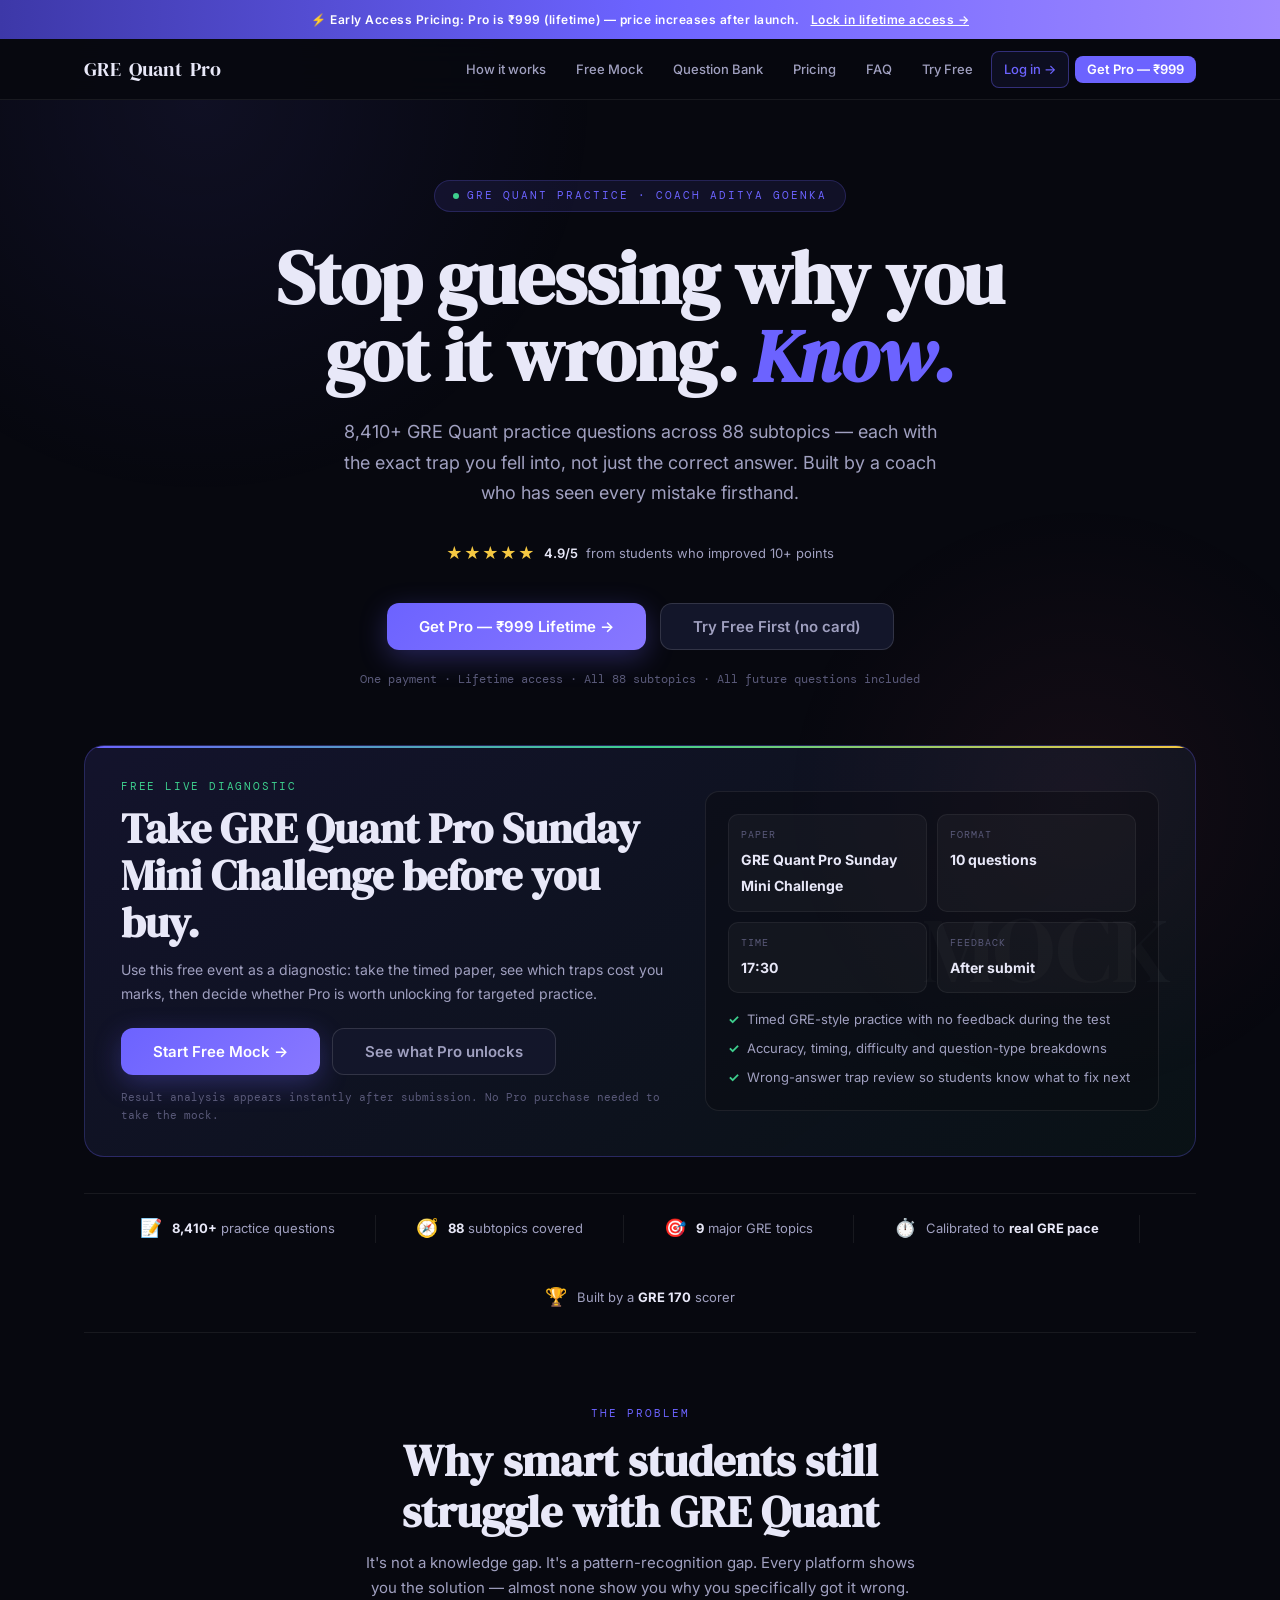
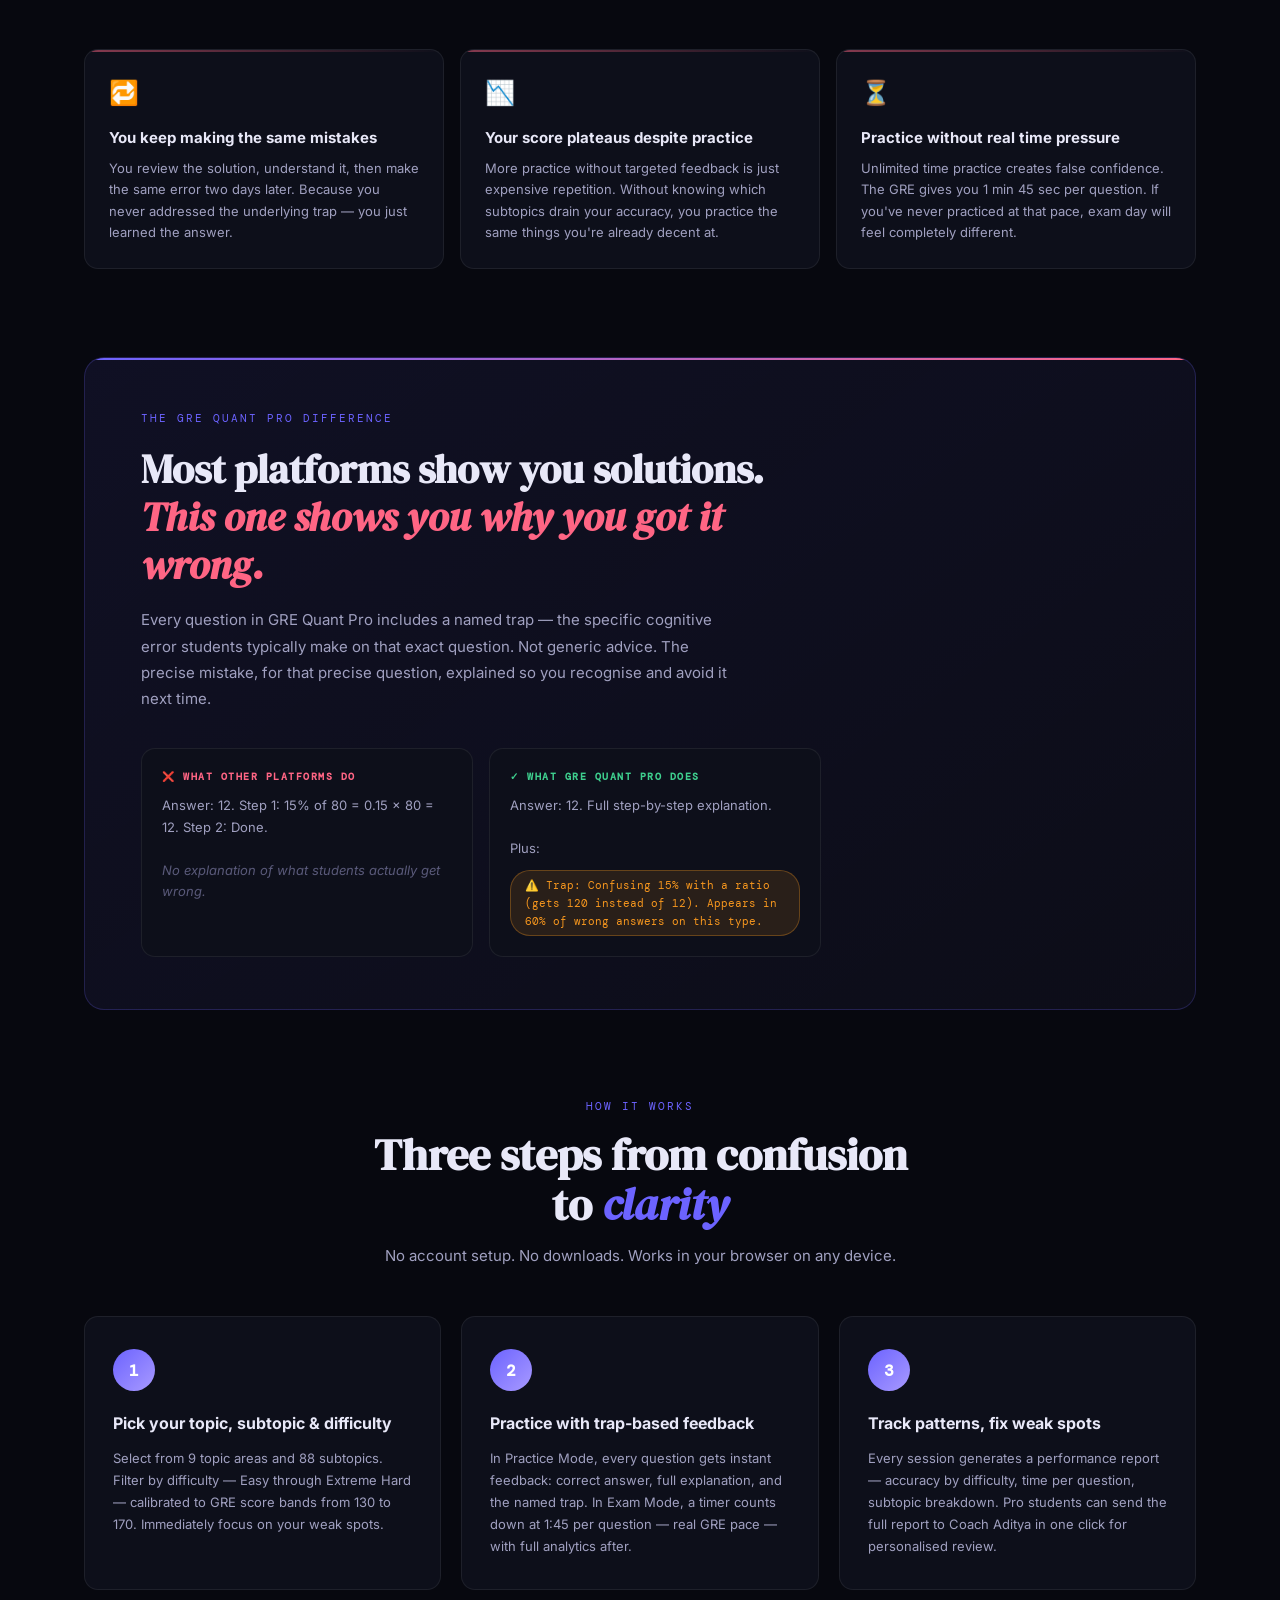
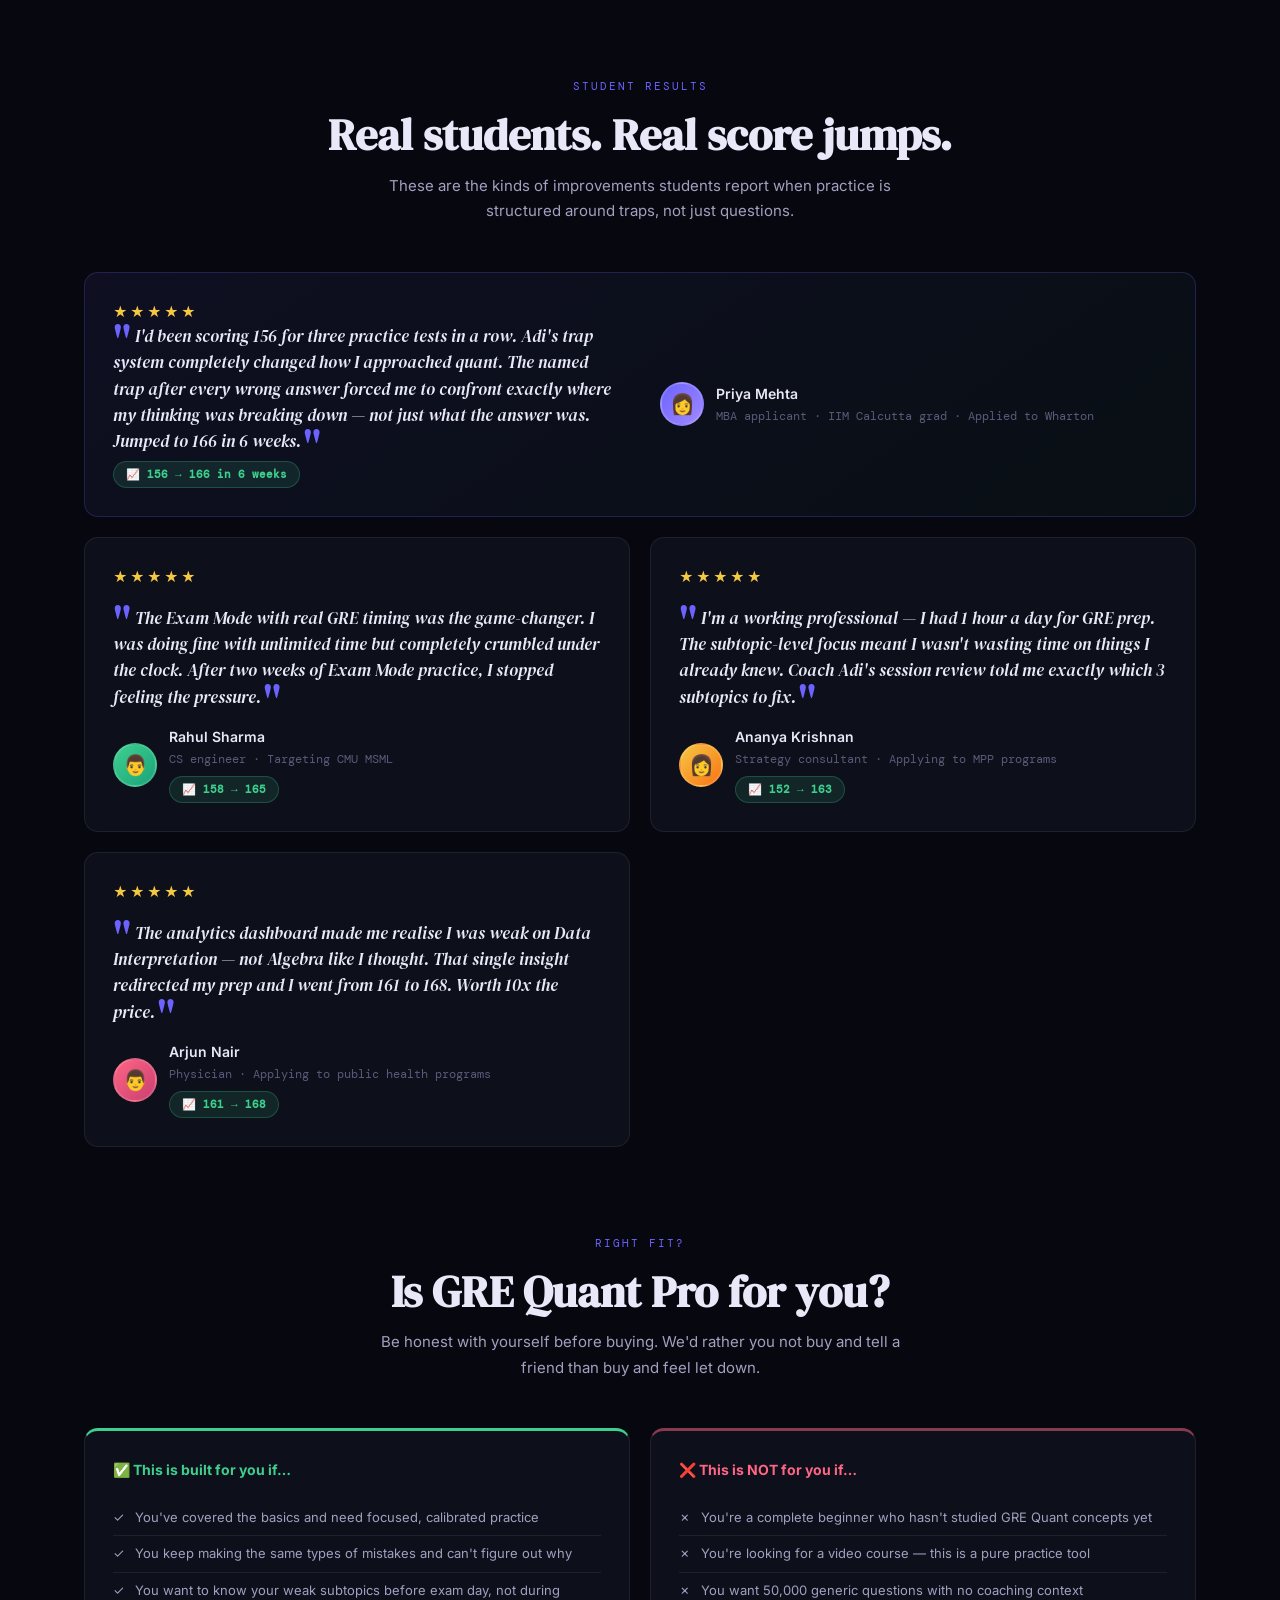
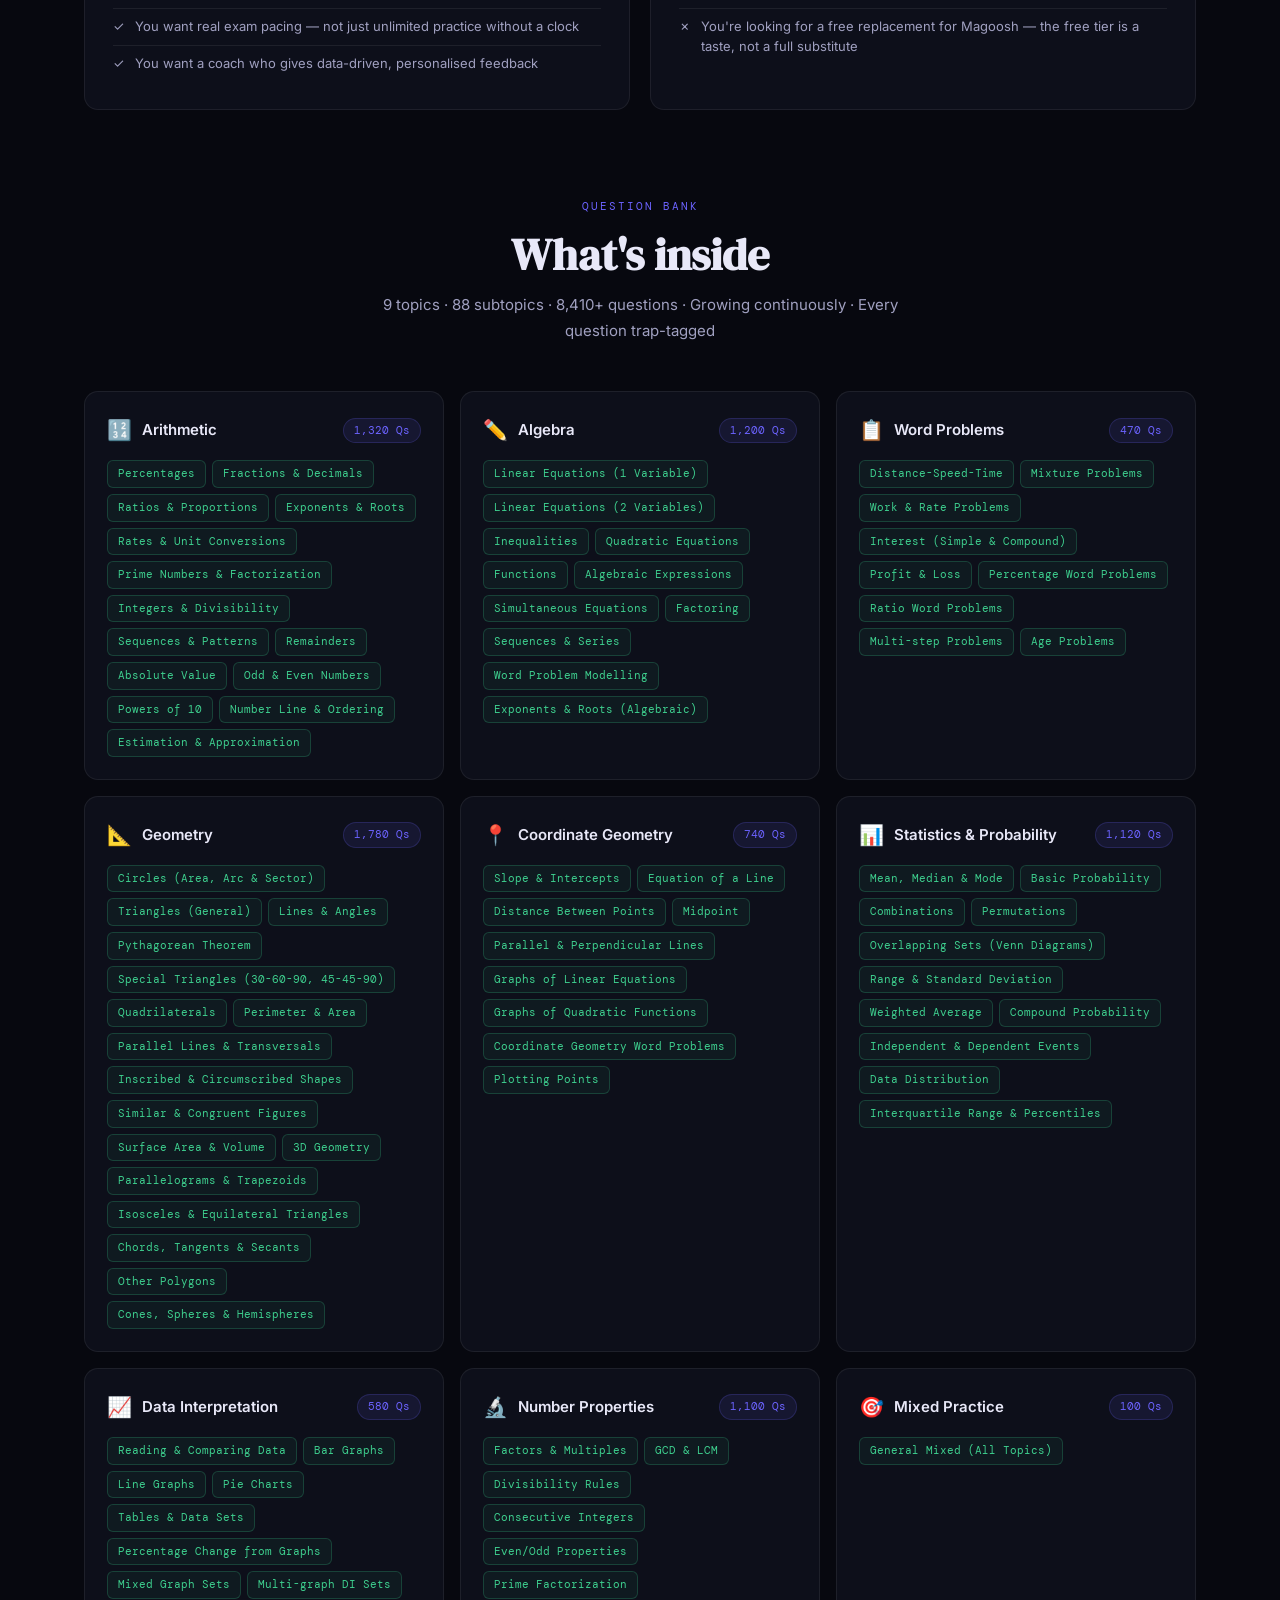
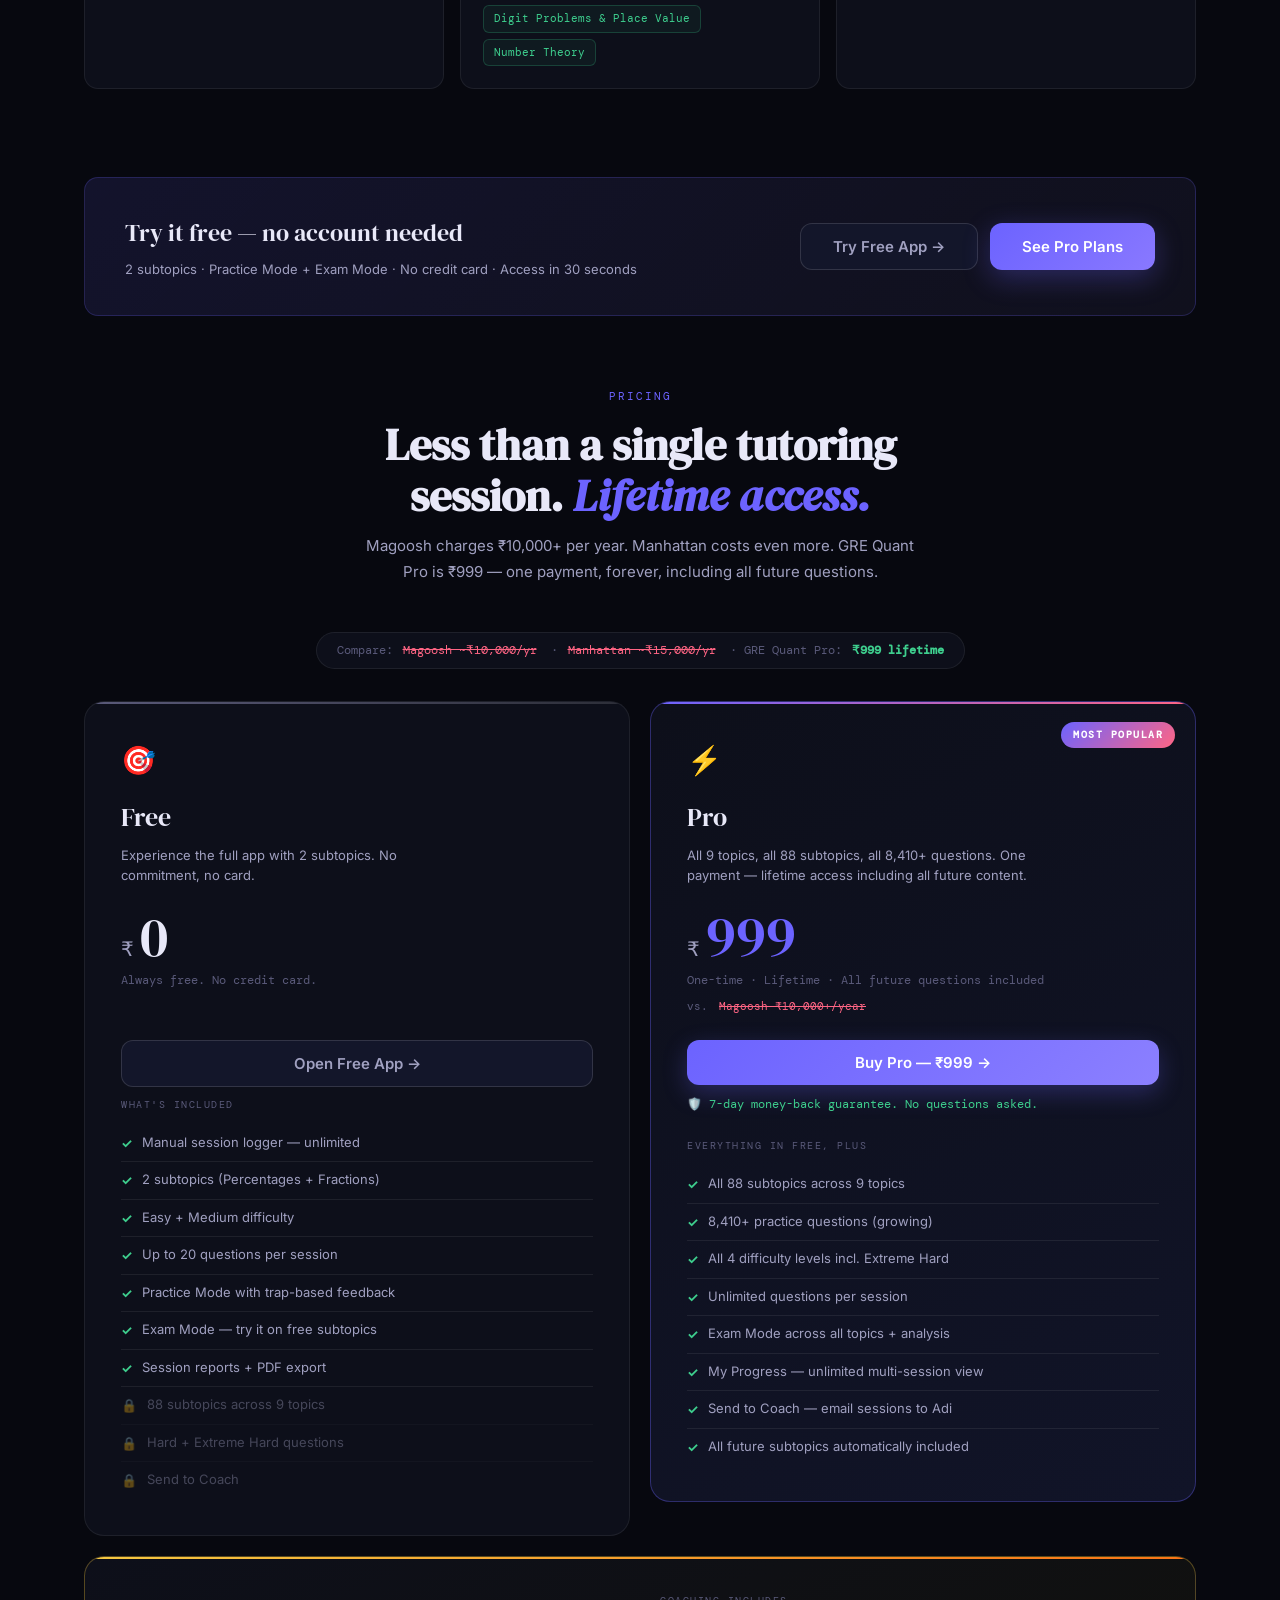
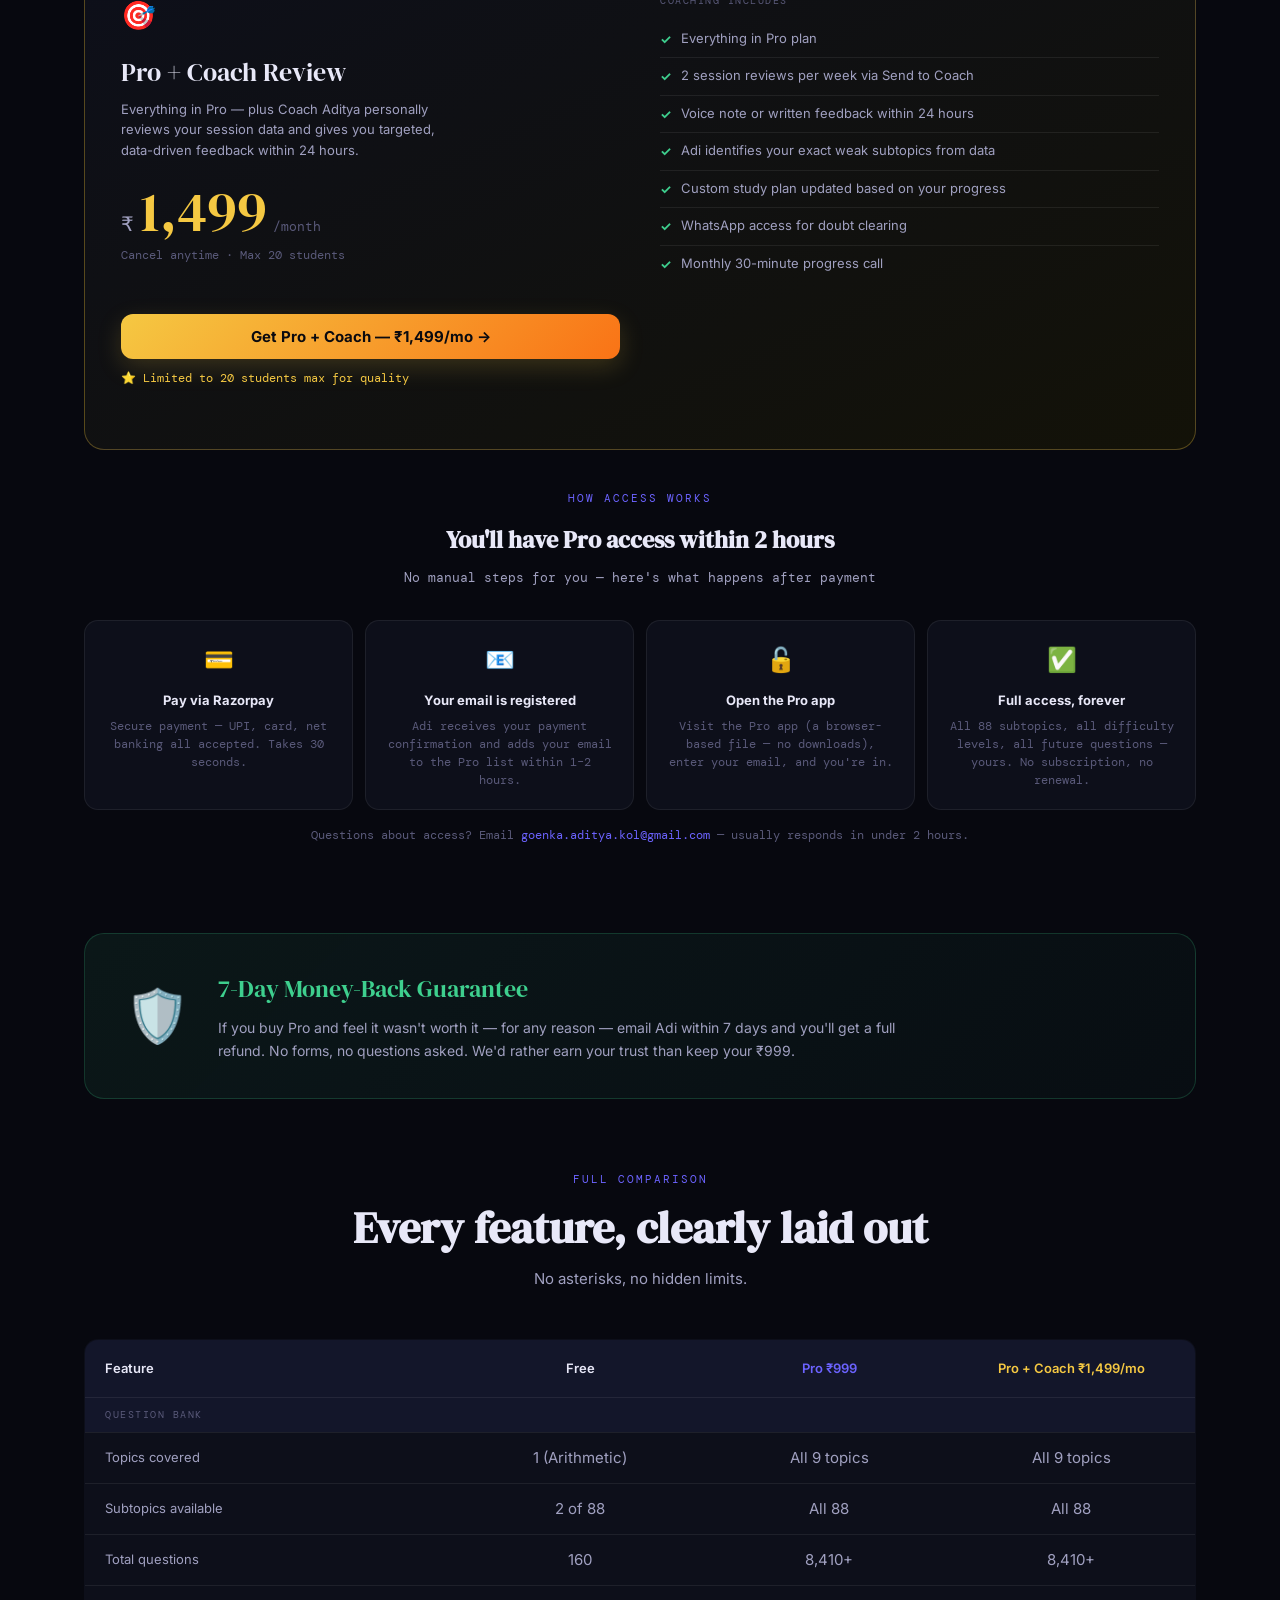
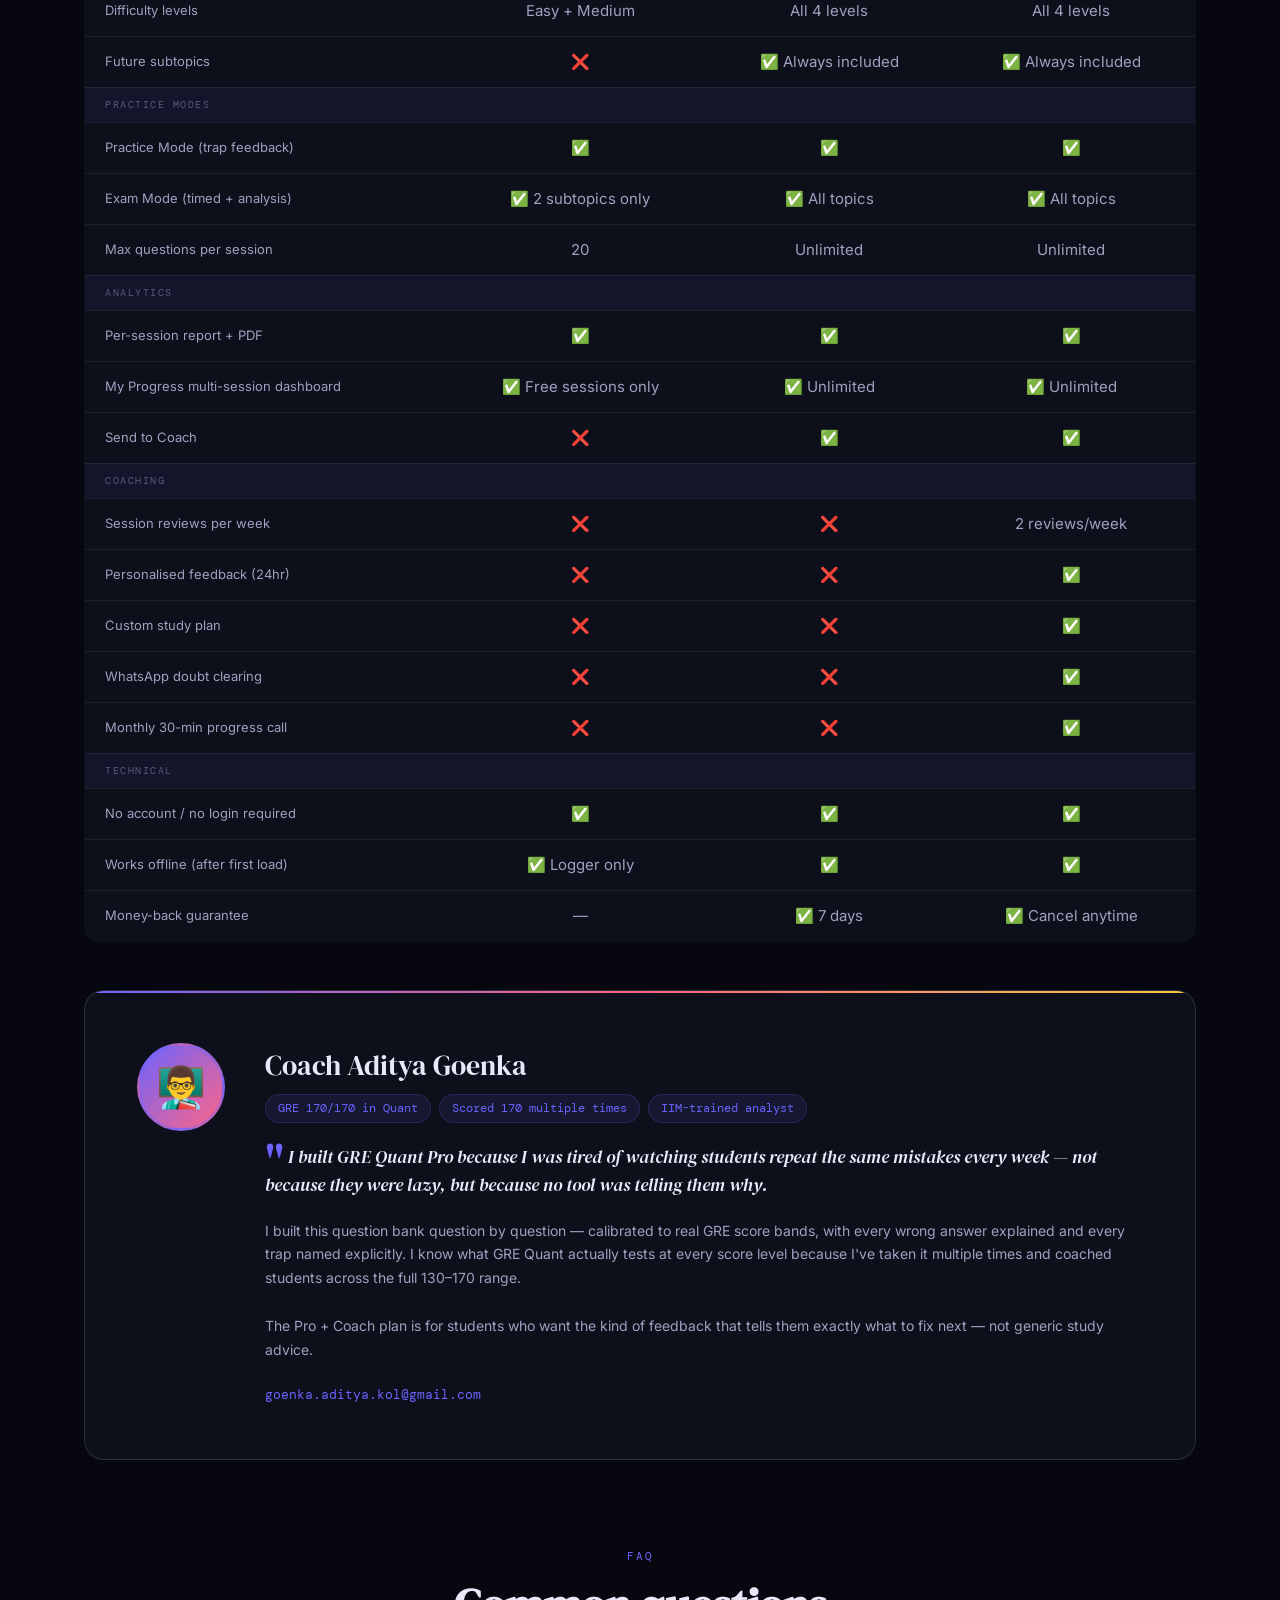
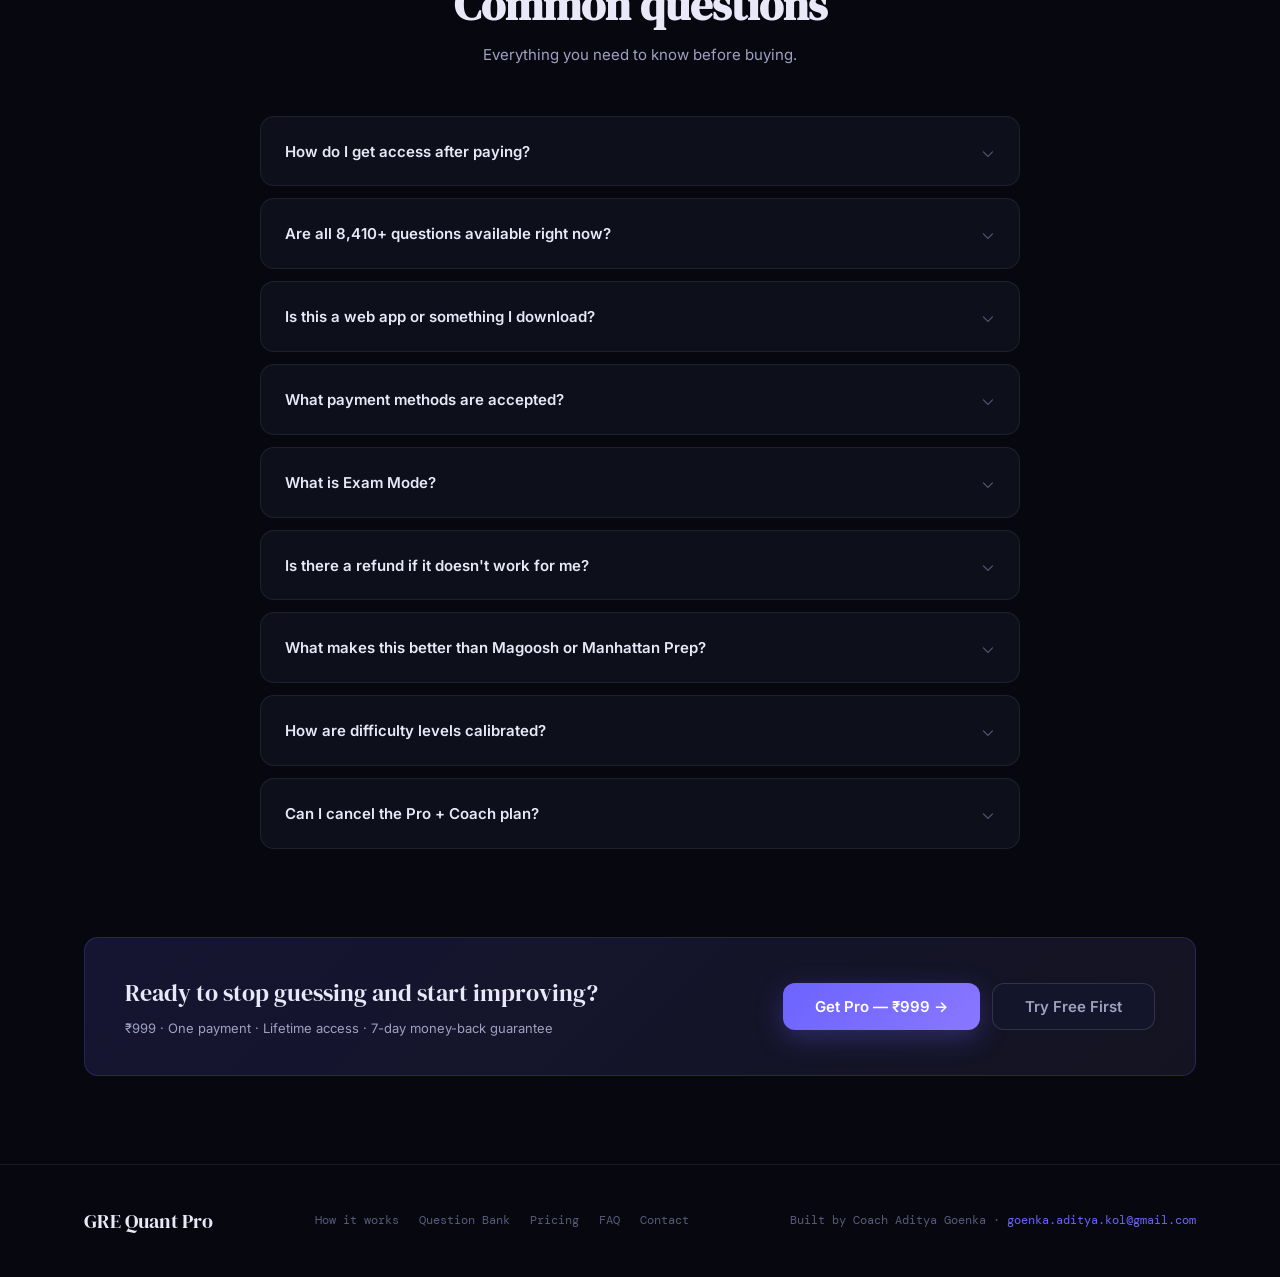
==== index.html @ 6a3d2f12 "Add files via upload" ====
<!DOCTYPE html>
<html lang="en">
<head>
<meta charset="UTF-8">
<meta name="viewport" content="width=device-width, initial-scale=1.0">
<title>GRE Quant Pro · Score 165+ With Trap-Based Practice</title>
<meta name="description" content="8,410+ GRE Quant practice questions across 88 subtopics. Every wrong answer shows you the exact trap you fell into. Built by Coach Aditya Goenka — GRE 170 scorer.">
<link href="https://fonts.googleapis.com/css2?family=DM+Serif+Display:ital@0;1&family=DM+Mono:wght@400;500&family=Inter:wght@300;400;500;600;700;800&display=swap" rel="stylesheet">
<style>
*,*::before,*::after{box-sizing:border-box;margin:0;padding:0}
:root{
  --bg:#07080f;--s1:#0d0f1a;--s2:#13162a;--s3:#1a1e35;
  --border:rgba(255,255,255,0.07);--border2:rgba(255,255,255,0.13);
  --accent:#6c63ff;--accent2:#ff6584;--gold:#f5c842;
  --success:#3ecf8e;--warning:#f7971e;
  --text:#e8e8f8;--text2:#a0a0c0;--text3:#5a5a7a;
  --ff:"Inter",sans-serif;--fd:"DM Serif Display",serif;--fm:"DM Mono",monospace;
  --radius:14px;--radius-sm:8px;--radius-lg:20px;
}
html{scroll-behavior:smooth}
body{background:var(--bg);color:var(--text);font-family:var(--ff);overflow-x:hidden;line-height:1.6}

/* ─── AMBIENT GLOWS ────────────────────────────────────────── */
.glow-1{position:fixed;width:800px;height:800px;border-radius:50%;background:radial-gradient(circle,rgba(108,99,255,0.09) 0%,transparent 70%);top:-300px;left:-200px;pointer-events:none;z-index:0}
.glow-2{position:fixed;width:600px;height:600px;border-radius:50%;background:radial-gradient(circle,rgba(255,101,132,0.06) 0%,transparent 70%);bottom:-200px;right:-100px;pointer-events:none;z-index:0}

/* ─── LAYOUT ──────────────────────────────────────────────── */
.wrap{position:relative;z-index:1;max-width:1160px;margin:0 auto;padding:0 24px}

/* ─── TOP BAR ─────────────────────────────────────────────── */
.top-bar{background:linear-gradient(90deg,#3d38a8,#6c63ff,#a089ff);text-align:center;padding:10px 24px;font-size:12px;font-weight:600;color:white;letter-spacing:0.5px;position:relative;z-index:101}
.top-bar a{color:white;text-decoration:underline;margin-left:8px}

/* ─── NAV ─────────────────────────────────────────────────── */
nav{position:sticky;top:0;background:rgba(7,8,15,0.90);backdrop-filter:blur(20px);border-bottom:1px solid var(--border);z-index:100;padding:0}
.nav-inner{max-width:1160px;margin:0 auto;padding:0 24px;display:flex;align-items:center;justify-content:space-between;height:60px}
.nav-logo{font-family:var(--fd);font-size:20px;color:var(--text);text-decoration:none;display:flex;align-items:center;gap:8px}
.nav-logo .logo-badge{background:var(--accent);color:white;font-size:9px;font-family:var(--fm);font-weight:700;padding:2px 7px;border-radius:4px;letter-spacing:1px;text-transform:uppercase;margin-left:2px;vertical-align:super}
.nav-links{display:flex;align-items:center;gap:6px}
.nav-links a{font-size:13px;color:var(--text2);text-decoration:none;transition:color 0.2s;padding:7px 12px;border-radius:8px;font-weight:500}
.nav-links a:hover{color:var(--text);background:var(--s2)}
.nav-cta-ghost{border:1px solid rgba(108,99,255,0.4)!important;color:var(--accent)!important;background:rgba(108,99,255,0.08)!important}
.nav-cta-ghost:hover{background:rgba(108,99,255,0.16)!important}
.nav-cta-solid{background:var(--accent)!important;color:white!important;font-weight:600!important}
.nav-cta-solid:hover{background:#7c74ff!important;transform:translateY(-1px)}
.hamburger{display:none;flex-direction:column;gap:5px;cursor:pointer;padding:8px;border:none;background:none}
.hamburger span{display:block;width:22px;height:2px;background:var(--text);border-radius:2px;transition:all 0.25s}
.mobile-menu{display:none;position:fixed;top:60px;left:0;right:0;background:rgba(7,8,15,0.98);backdrop-filter:blur(24px);border-bottom:1px solid var(--border);z-index:99;padding:16px 24px;flex-direction:column;gap:4px}
.mobile-menu a{display:block;font-size:15px;color:var(--text2);text-decoration:none;padding:11px 12px;border-radius:8px;font-weight:500;border-bottom:1px solid var(--border)}
.mobile-menu a:last-child{border-bottom:none}
.mobile-menu.open{display:flex}

/* ─── HERO ────────────────────────────────────────────────── */
.hero{padding:80px 0 56px;text-align:center}
.hero-eyebrow{display:inline-flex;align-items:center;gap:8px;font-family:var(--fm);font-size:11px;color:var(--accent);background:rgba(108,99,255,0.1);border:1px solid rgba(108,99,255,0.22);padding:6px 18px;border-radius:20px;letter-spacing:2px;text-transform:uppercase;margin-bottom:28px}
.hero-eyebrow::before{content:"";width:6px;height:6px;border-radius:50%;background:var(--success);display:block;animation:pulse 2s ease-in-out infinite}
@keyframes pulse{0%,100%{opacity:1;transform:scale(1)}50%{opacity:0.5;transform:scale(0.8)}}
.hero h1{font-family:var(--fd);font-size:clamp(40px,6.5vw,74px);line-height:1.05;margin-bottom:22px;letter-spacing:-0.5px}
.hero h1 em{font-style:italic;color:var(--accent)}
.hero h1 .gold{color:var(--gold)}
.hero-sub{font-size:18px;color:var(--text2);max-width:620px;margin:0 auto 32px;line-height:1.7;font-weight:400}
.hero-stars{display:flex;align-items:center;justify-content:center;gap:8px;margin-bottom:36px;font-size:13px;color:var(--text2)}
.hero-stars .stars{color:#f5c842;font-size:16px;letter-spacing:1px}
.hero-stars strong{color:var(--text);font-weight:600}
.hero-btns{display:flex;gap:14px;justify-content:center;flex-wrap:wrap;margin-bottom:20px}
.btn{display:inline-flex;align-items:center;gap:8px;padding:15px 32px;border-radius:12px;font-size:15px;font-weight:600;text-decoration:none;cursor:pointer;border:none;font-family:var(--ff);transition:all 0.2s;line-height:1}
.btn-primary{background:linear-gradient(135deg,#6c63ff,#a089ff);color:white;box-shadow:0 8px 28px rgba(108,99,255,0.30);background-size:200% auto;animation:shimmer 3s linear infinite}
.btn-primary:hover{box-shadow:0 12px 36px rgba(108,99,255,0.45);transform:translateY(-2px)}
.btn-secondary{background:var(--s2);color:var(--text2);border:1px solid var(--border2)}
.btn-secondary:hover{background:var(--s3);color:var(--text);transform:translateY(-1px)}
.hero-note{font-size:12px;color:var(--text3);font-family:var(--fm)}
@keyframes shimmer{0%{background-position:-200% center}100%{background-position:200% center}}

/* ─── MOCK EVENT DOORWAY ─────────────────────────────────── */
.event-doorway{background:linear-gradient(145deg,rgba(108,99,255,0.12),rgba(62,207,142,0.05));border:1px solid rgba(108,99,255,0.28);border-radius:var(--radius-lg);padding:32px 36px;margin-bottom:36px;display:grid;grid-template-columns:minmax(0,1.1fr) minmax(280px,0.9fr);gap:28px;align-items:center;position:relative;overflow:hidden;scroll-margin-top:88px}
.event-doorway::before{content:"";position:absolute;top:0;left:0;right:0;height:2px;background:linear-gradient(90deg,var(--accent),var(--success),var(--gold))}
.event-doorway::after{content:"MOCK";position:absolute;right:24px;top:50%;transform:translateY(-50%);font-family:var(--fd);font-size:92px;color:rgba(255,255,255,0.035);pointer-events:none}
.event-doorway-content,.event-doorway-panel{position:relative;z-index:1}
.event-doorway-kicker{font-family:var(--fm);font-size:11px;color:var(--success);letter-spacing:1.8px;text-transform:uppercase;margin-bottom:10px}
.event-doorway h2{font-family:var(--fd);font-size:clamp(28px,3.5vw,42px);line-height:1.12;margin-bottom:12px}
.event-doorway p{font-size:14px;color:var(--text2);line-height:1.7;max-width:620px}
.event-doorway-actions{display:flex;gap:12px;flex-wrap:wrap;margin-top:22px}
.event-doorway-panel{background:rgba(10,10,15,0.42);border:1px solid rgba(255,255,255,0.08);border-radius:var(--radius);padding:22px}
.event-doorway-meta{display:grid;grid-template-columns:1fr 1fr;gap:10px;margin-bottom:16px}
.event-meta-item{background:rgba(255,255,255,0.035);border:1px solid rgba(255,255,255,0.06);border-radius:10px;padding:12px}
.event-meta-label{display:block;font-family:var(--fm);font-size:10px;color:var(--text3);text-transform:uppercase;letter-spacing:1px;margin-bottom:4px}
.event-meta-value{font-size:14px;color:var(--text);font-weight:700}
.event-doorway-list{list-style:none;display:flex;flex-direction:column;gap:8px}
.event-doorway-list li{font-size:13px;color:var(--text2);display:flex;align-items:flex-start;gap:8px}
.event-doorway-list li span{color:var(--success);font-weight:700;flex-shrink:0}
.event-note{font-family:var(--fm);font-size:11px;color:var(--text3);margin-top:14px}

/* ─── SOCIAL PROOF BAR ────────────────────────────────────── */
.proof-bar{border-top:1px solid var(--border);border-bottom:1px solid var(--border);padding:20px 0;margin-bottom:72px}
.proof-bar-inner{display:flex;align-items:center;justify-content:center;gap:40px;flex-wrap:wrap}
.proof-item{display:flex;align-items:center;gap:10px;font-size:13px;color:var(--text2)}
.proof-item-icon{font-size:18px}
.proof-item strong{color:var(--text);font-weight:700}
.proof-divider{width:1px;height:28px;background:var(--border);flex-shrink:0}

/* ─── SECTIONS ────────────────────────────────────────────── */
.section{margin-bottom:88px}
.section-eyebrow{font-family:var(--fm);font-size:11px;color:var(--accent);text-transform:uppercase;letter-spacing:2px;text-align:center;margin-bottom:14px}
.section-title{font-family:var(--fd);font-size:clamp(30px,4vw,44px);text-align:center;margin-bottom:12px;line-height:1.15}
.section-title em{font-style:italic;color:var(--accent)}
.section-sub{text-align:center;font-size:15px;color:var(--text2);margin-bottom:48px;max-width:560px;margin-left:auto;margin-right:auto;line-height:1.7}

/* ─── PROBLEM SECTION ─────────────────────────────────────── */
.problem-grid{display:grid;grid-template-columns:repeat(3,1fr);gap:16px}
.problem-card{background:var(--s1);border:1px solid var(--border);border-radius:var(--radius);padding:24px;position:relative;overflow:hidden}
.problem-card::before{content:"";position:absolute;top:0;left:0;right:0;height:2px;background:linear-gradient(90deg,rgba(255,101,132,0.5),transparent)}
.problem-emoji{font-size:24px;margin-bottom:14px;display:block}
.problem-title{font-size:15px;font-weight:700;color:var(--text);margin-bottom:8px}
.problem-body{font-size:13px;color:var(--text2);line-height:1.65}

/* ─── DIFFERENTIATOR / TRAP ───────────────────────────────── */
.diff-card{background:linear-gradient(145deg,rgba(108,99,255,0.09),rgba(168,154,255,0.04));border:1px solid rgba(108,99,255,0.22);border-radius:var(--radius-lg);padding:52px 56px;position:relative;overflow:hidden}
.diff-card::before{content:"";position:absolute;top:0;left:0;right:0;height:2px;background:linear-gradient(90deg,var(--accent),var(--accent2))}
.diff-eyebrow{font-family:var(--fm);font-size:11px;color:var(--accent);text-transform:uppercase;letter-spacing:2px;margin-bottom:18px}
.diff-headline{font-family:var(--fd);font-size:clamp(26px,3.5vw,40px);margin-bottom:18px;line-height:1.2;max-width:640px}
.diff-headline em{font-style:italic;color:var(--accent2)}
.diff-body{font-size:15px;color:var(--text2);max-width:600px;line-height:1.75;margin-bottom:36px}
.diff-example-row{display:grid;grid-template-columns:1fr 1fr;gap:16px;max-width:680px}
.diff-example-box{background:var(--s1);border:1px solid var(--border);border-radius:var(--radius);padding:20px}
.diff-example-label{font-family:var(--fm);font-size:10px;text-transform:uppercase;letter-spacing:1.5px;margin-bottom:10px;font-weight:600}
.diff-example-label.wrong{color:var(--accent2)}
.diff-example-label.right{color:var(--success)}
.diff-example-text{font-size:13px;color:var(--text2);line-height:1.65}
.diff-trap-pill{display:inline-flex;align-items:center;gap:6px;background:rgba(247,151,30,0.12);border:1px solid rgba(247,151,30,0.3);border-radius:20px;padding:5px 14px;font-family:var(--fm);font-size:11px;color:var(--warning);margin-top:10px}

/* ─── HOW IT WORKS ────────────────────────────────────────── */
.how-grid{display:grid;grid-template-columns:repeat(3,1fr);gap:20px}
.how-card{background:var(--s1);border:1px solid var(--border);border-radius:var(--radius);padding:32px 28px;position:relative;transition:border-color 0.2s,transform 0.2s}
.how-card:hover{border-color:var(--border2);transform:translateY(-3px)}
.how-num{width:42px;height:42px;border-radius:50%;background:linear-gradient(135deg,var(--accent),#a89aff);display:flex;align-items:center;justify-content:center;font-family:var(--fm);font-size:16px;font-weight:700;color:white;margin-bottom:20px}
.how-title{font-size:16px;font-weight:700;color:var(--text);margin-bottom:10px}
.how-body{font-size:13px;color:var(--text2);line-height:1.7}
.how-connector{display:flex;align-items:center;justify-content:center;color:var(--text3);font-size:20px;padding-top:40px}

/* ─── TESTIMONIALS ────────────────────────────────────────── */
.testimonials-grid{display:grid;grid-template-columns:repeat(2,1fr);gap:20px}
.testimonial-card{background:var(--s1);border:1px solid var(--border);border-radius:var(--radius);padding:28px;display:flex;flex-direction:column;gap:16px;transition:border-color 0.2s,transform 0.2s}
.testimonial-card:hover{border-color:var(--border2);transform:translateY(-2px)}
.testimonial-card.featured{grid-column:1/-1;display:grid;grid-template-columns:1fr 1fr;gap:40px;align-items:center;background:linear-gradient(145deg,rgba(108,99,255,0.08),rgba(62,207,142,0.04));border-color:rgba(108,99,255,0.22)}
.testimonial-stars{color:#f5c842;font-size:14px;letter-spacing:2px}
.testimonial-quote{font-family:var(--fd);font-size:17px;line-height:1.55;color:var(--text);font-style:italic}
.testimonial-quote::before{content:'"';color:var(--accent);font-size:2.5em;line-height:0;vertical-align:-0.3em;margin-right:4px;font-style:normal}
.testimonial-quote::after{content:'"';color:var(--accent);font-size:2.5em;line-height:0;vertical-align:-0.3em;margin-left:2px;font-style:normal}
.testimonial-author{display:flex;align-items:center;gap:12px}
.testimonial-avatar{width:44px;height:44px;border-radius:50%;display:flex;align-items:center;justify-content:center;font-size:20px;flex-shrink:0;border:2px solid var(--border2)}
.testimonial-name{font-size:14px;font-weight:600;color:var(--text)}
.testimonial-meta{font-size:12px;color:var(--text3);font-family:var(--fm);margin-top:2px}
.score-badge{display:inline-flex;align-items:center;gap:5px;background:rgba(62,207,142,0.12);border:1px solid rgba(62,207,142,0.25);border-radius:20px;padding:4px 12px;font-family:var(--fm);font-size:11px;color:var(--success);font-weight:600;margin-top:6px}
.testimonial-featured-stat{text-align:center}
.stat-big{font-family:var(--fd);font-size:72px;color:var(--accent);line-height:1}
.stat-big-label{font-size:14px;color:var(--text2);margin-top:8px}
.stat-big-sub{font-family:var(--fm);font-size:11px;color:var(--text3);margin-top:4px}

/* ─── PRICING ─────────────────────────────────────────────── */
.pricing-context{text-align:center;margin-bottom:32px}
.pricing-context-text{font-family:var(--fm);font-size:12px;color:var(--text3);display:inline-flex;align-items:center;gap:10px;background:var(--s1);border:1px solid var(--border);border-radius:20px;padding:8px 20px}
.pricing-context-text .crossed{text-decoration:line-through;color:var(--accent2);margin-right:4px}
.plans{display:grid;grid-template-columns:1fr 1fr;gap:20px;margin-bottom:32px;align-items:start}
.plan-card{background:var(--s1);border:1px solid var(--border);border-radius:var(--radius-lg);padding:36px;position:relative;overflow:hidden;transition:transform 0.25s}
.plan-card:hover{transform:translateY(-3px)}
.plan-card.free::before{content:"";position:absolute;top:0;left:0;right:0;height:2px;background:linear-gradient(90deg,var(--text3),var(--border2))}
.plan-card.pro{border-color:rgba(108,99,255,0.35);background:linear-gradient(155deg,#0d0f1a,#111428)}
.plan-card.pro::before{content:"";position:absolute;top:0;left:0;right:0;height:2px;background:linear-gradient(90deg,var(--accent),var(--accent2))}
.plan-card.tutor{border-color:rgba(245,200,66,0.3);background:linear-gradient(155deg,#0d0f1a,#131208);grid-column:1/-1;display:grid;grid-template-columns:1fr 1fr;gap:40px;align-items:start}
.plan-card.tutor::before{content:"";position:absolute;top:0;left:0;right:0;height:2px;background:linear-gradient(90deg,var(--gold),#f97316)}
.popular-badge{position:absolute;top:20px;right:20px;background:linear-gradient(135deg,var(--accent),var(--accent2));color:white;font-size:10px;font-weight:700;font-family:var(--fm);letter-spacing:1.5px;text-transform:uppercase;padding:5px 12px;border-radius:20px}
.plan-icon{font-size:28px;margin-bottom:14px;display:block}
.plan-name{font-family:var(--fd);font-size:26px;margin-bottom:6px}
.plan-tagline{font-size:13px;color:var(--text2);margin-bottom:24px;line-height:1.55;max-width:340px}
.price-wrap{display:flex;align-items:baseline;gap:6px;margin-bottom:6px}
.price-currency{font-size:20px;color:var(--text2);font-family:var(--fm)}
.price-amount{font-family:var(--fd);font-size:56px;line-height:1}
.plan-card.pro .price-amount{color:var(--accent)}
.plan-card.tutor .price-amount{color:var(--gold)}
.price-period{font-size:13px;color:var(--text3);font-family:var(--fm)}
.price-note{font-size:12px;color:var(--text3);font-family:var(--fm);margin-bottom:8px;min-height:16px}
.price-vs{font-family:var(--fm);font-size:11px;color:var(--text3);margin-bottom:24px}
.price-vs .vs-competitor{text-decoration:line-through;color:var(--accent2);margin-left:4px}
.plan-cta{display:block;width:100%;padding:15px 20px;border-radius:12px;font-size:15px;font-weight:600;font-family:var(--ff);text-align:center;text-decoration:none;cursor:pointer;border:none;transition:all 0.2s;margin-bottom:10px;line-height:1}
.free-cta{background:var(--s2);color:var(--text2);border:1px solid var(--border2)}
.free-cta:hover{background:var(--s3);color:var(--text)}
.pro-cta{color:white;box-shadow:0 8px 24px rgba(108,99,255,0.28);background:linear-gradient(135deg,var(--accent),#a89aff);background-size:200% auto;animation:shimmer 3s linear infinite}
.pro-cta:hover{box-shadow:0 12px 32px rgba(108,99,255,0.45);transform:translateY(-1px)}
.tutor-cta{background:linear-gradient(135deg,var(--gold),#f97316);color:#0a0a0f;font-weight:700;box-shadow:0 8px 24px rgba(245,200,66,0.18)}
.tutor-cta:hover{box-shadow:0 12px 32px rgba(245,200,66,0.32);transform:translateY(-1px)}
.plan-guarantee{display:flex;align-items:center;gap:8px;font-size:12px;color:var(--success);font-family:var(--fm);margin-bottom:24px}
.features-label{font-family:var(--fm);font-size:10px;text-transform:uppercase;letter-spacing:1.5px;color:var(--text3);margin-bottom:12px}
.feature-list{list-style:none}
.feature-list li{display:flex;align-items:flex-start;gap:10px;font-size:13px;color:var(--text2);padding:8px 0;border-bottom:1px solid var(--border);line-height:1.5}
.feature-list li:last-child{border-bottom:none}
.feature-list li.locked{opacity:0.38}
.f-check{color:var(--success);font-size:13px;flex-shrink:0;margin-top:1px;font-weight:700}
.f-lock{font-size:13px;flex-shrink:0;margin-top:1px}
.plan-delivery{background:rgba(62,207,142,0.07);border:1px solid rgba(62,207,142,0.18);border-radius:var(--radius-sm);padding:12px 16px;margin-top:4px;font-size:12px;color:var(--success);font-family:var(--fm);display:flex;align-items:center;gap:8px}

/* ─── ACCESS EXPLAINER ────────────────────────────────────── */
.access-steps{display:grid;grid-template-columns:repeat(4,1fr);gap:12px;margin-top:32px}
.access-step{background:var(--s1);border:1px solid var(--border);border-radius:var(--radius);padding:20px;text-align:center}
.access-step-icon{font-size:24px;display:block;margin-bottom:10px}
.access-step-title{font-size:13px;font-weight:700;color:var(--text);margin-bottom:6px}
.access-step-body{font-size:12px;color:var(--text3);font-family:var(--fm);line-height:1.5}
.access-step-arrow{display:flex;align-items:center;justify-content:center;color:var(--text3);font-size:18px;padding-top:28px}

/* ─── GUARANTEE BANNER ────────────────────────────────────── */
.guarantee-banner{background:linear-gradient(135deg,rgba(62,207,142,0.08),rgba(62,207,142,0.03));border:1px solid rgba(62,207,142,0.2);border-radius:var(--radius-lg);padding:36px 40px;display:flex;align-items:center;gap:28px;margin-bottom:72px;flex-wrap:wrap}
.guarantee-icon{font-size:52px;flex-shrink:0}
.guarantee-title{font-family:var(--fd);font-size:24px;color:var(--success);margin-bottom:8px}
.guarantee-body{font-size:14px;color:var(--text2);line-height:1.65;max-width:680px}

/* ─── QUESTION BANK ───────────────────────────────────────── */
.topic-grid{display:grid;grid-template-columns:repeat(auto-fill,minmax(320px,1fr));gap:16px}
.topic-card{background:var(--s1);border:1px solid var(--border);border-radius:var(--radius);padding:22px;transition:border-color 0.2s,transform 0.2s}
.topic-card:hover{border-color:var(--border2);transform:translateY(-2px)}
.topic-header{display:flex;align-items:center;justify-content:space-between;margin-bottom:14px}
.topic-title-row{display:flex;align-items:center;gap:10px}
.topic-icon{font-size:20px}
.topic-name{font-size:15px;font-weight:600;color:var(--text)}
.topic-count-badge{font-family:var(--fm);font-size:11px;padding:3px 10px;border-radius:20px;background:rgba(108,99,255,0.1);color:var(--accent);border:1px solid rgba(108,99,255,0.2);white-space:nowrap}
.subtopics-list{display:flex;flex-wrap:wrap;gap:6px;margin-top:12px}
.sub-tag{font-family:var(--fm);font-size:11px;padding:4px 10px;border-radius:6px;border:1px solid var(--border);color:var(--text3);background:var(--s2)}
.sub-tag.done{color:var(--success);border-color:rgba(62,207,142,0.22);background:rgba(62,207,142,0.06)}

/* ─── COMPARE TABLE ───────────────────────────────────────── */
.compare-table{width:100%;border-collapse:collapse;background:var(--s1);border:1px solid var(--border);border-radius:var(--radius);overflow:hidden}
.compare-table th{padding:18px 20px;font-size:13px;font-weight:600;text-align:left;background:var(--s2);border-bottom:1px solid var(--border)}
.compare-table th:not(:first-child){text-align:center}
.compare-table th.col-pro{color:var(--accent)}
.compare-table th.col-tutor{color:var(--gold)}
.compare-table td{padding:13px 20px;font-size:13px;color:var(--text2);border-bottom:1px solid var(--border)}
.compare-table tr:last-child td{border-bottom:none}
.compare-table td:not(:first-child){text-align:center;font-size:15px}
.compare-table tr:hover td{background:rgba(255,255,255,0.015)}
.cat-header td{background:var(--s2);font-family:var(--fm);font-size:10px;text-transform:uppercase;letter-spacing:1.5px;color:var(--text3);padding:9px 20px}

/* ─── ABOUT ADITYA ────────────────────────────────────────── */
.about-card{background:var(--s1);border:1px solid var(--border2);border-radius:var(--radius-lg);padding:52px;position:relative;overflow:hidden;display:grid;grid-template-columns:auto 1fr;gap:40px;align-items:start}
.about-card::before{content:"";position:absolute;top:0;left:0;right:0;height:2px;background:linear-gradient(90deg,var(--accent),var(--accent2),var(--gold))}
.about-avatar{width:88px;height:88px;border-radius:50%;background:linear-gradient(135deg,var(--accent),var(--accent2));display:flex;align-items:center;justify-content:center;font-size:40px;flex-shrink:0;border:3px solid rgba(108,99,255,0.35)}
.about-name{font-family:var(--fd);font-size:28px;margin-bottom:6px}
.about-cred{font-family:var(--fm);font-size:12px;color:var(--accent);margin-bottom:20px;display:flex;flex-wrap:wrap;gap:8px}
.about-cred span{background:rgba(108,99,255,0.1);border:1px solid rgba(108,99,255,0.2);padding:4px 12px;border-radius:20px}
.about-quote{font-family:var(--fd);font-size:18px;line-height:1.55;color:var(--text);font-style:italic;margin-bottom:20px}
.about-quote::before{content:'"';color:var(--accent);font-size:2.5em;line-height:0;vertical-align:-0.3em;margin-right:4px;font-style:normal}
.about-body{font-size:14px;color:var(--text2);line-height:1.7;margin-bottom:20px}
.about-contact a{font-family:var(--fm);font-size:13px;color:var(--accent);text-decoration:none}
.about-contact a:hover{text-decoration:underline}

/* ─── FAQ ─────────────────────────────────────────────────── */
.faq-list{display:flex;flex-direction:column;gap:12px;max-width:760px;margin:0 auto}
.faq-item{background:var(--s1);border:1px solid var(--border);border-radius:var(--radius);overflow:hidden;cursor:pointer}
.faq-header{display:flex;align-items:center;justify-content:space-between;padding:20px 24px;gap:16px}
.faq-q{font-size:15px;font-weight:600;color:var(--text);line-height:1.4}
.faq-chevron{color:var(--text3);font-size:18px;transition:transform 0.25s;flex-shrink:0;font-weight:300}
.faq-item.open .faq-chevron{transform:rotate(180deg)}
.faq-body{padding:0 24px;max-height:0;overflow:hidden;transition:max-height 0.3s ease,padding 0.3s ease}
.faq-item.open .faq-body{max-height:300px;padding:0 24px 20px}
.faq-a{font-size:14px;color:var(--text2);line-height:1.7}
.faq-a a{color:var(--accent);text-decoration:none}

/* ─── CTA STRIP ───────────────────────────────────────────── */
.cta-strip{background:linear-gradient(135deg,rgba(108,99,255,0.12),rgba(168,154,255,0.06));border:1px solid rgba(108,99,255,0.22);border-radius:var(--radius);padding:36px 40px;display:flex;align-items:center;justify-content:space-between;gap:20px;margin-bottom:72px;flex-wrap:wrap}
.cta-strip-text{font-family:var(--fd);font-size:24px;color:var(--text)}
.cta-strip-sub{font-size:13px;color:var(--text2);margin-top:6px}
.cta-strip-btns{display:flex;gap:12px;flex-shrink:0;flex-wrap:wrap}

/* ─── WHO IS IT FOR ───────────────────────────────────────── */
.who-grid{display:grid;grid-template-columns:1fr 1fr;gap:20px}
.who-card{background:var(--s1);border:1px solid var(--border);border-radius:var(--radius);padding:28px}
.who-card.yes{border-top:3px solid var(--success)}
.who-card.no{border-top:3px solid rgba(255,101,132,0.5)}
.who-card-title{font-size:14px;font-weight:700;margin-bottom:18px}
.who-card.yes .who-card-title{color:var(--success)}
.who-card.no .who-card-title{color:var(--accent2)}
.who-item{display:flex;align-items:flex-start;gap:10px;font-size:13px;color:var(--text2);padding:8px 0;border-bottom:1px solid var(--border);line-height:1.5}
.who-item:last-child{border-bottom:none}

/* ─── FOOTER ──────────────────────────────────────────────── */
footer{border-top:1px solid var(--border);padding:40px 0;margin-top:88px}
.footer-inner{max-width:1160px;margin:0 auto;padding:0 24px;display:grid;grid-template-columns:auto 1fr auto;align-items:center;gap:20px}
.footer-logo{font-family:var(--fd);font-size:20px;color:var(--text)}
.footer-links{display:flex;gap:20px;justify-content:center}
.footer-links a{font-size:12px;color:var(--text3);text-decoration:none;font-family:var(--fm)}
.footer-links a:hover{color:var(--text2)}
.footer-copy{font-size:12px;color:var(--text3);font-family:var(--fm);text-align:right}

/* ─── ANIMATIONS ──────────────────────────────────────────── */
.fade-in{opacity:0;transform:translateY(18px);transition:opacity 0.6s ease,transform 0.6s ease}
.fade-in.visible{opacity:1;transform:translateY(0)}

/* ─── MOBILE ──────────────────────────────────────────────── */
@media(max-width:900px){
  .plans{grid-template-columns:1fr}
  .plan-card.tutor{grid-template-columns:1fr}
  .testimonials-grid{grid-template-columns:1fr}
  .testimonial-card.featured{grid-column:unset;grid-template-columns:1fr}
  .problem-grid{grid-template-columns:1fr}
  .how-grid{grid-template-columns:1fr}
  .about-card{grid-template-columns:1fr}
  .who-grid{grid-template-columns:1fr}
  .access-steps{grid-template-columns:1fr 1fr}
  .diff-example-row{grid-template-columns:1fr}
  .footer-inner{grid-template-columns:1fr;text-align:center}
  .footer-links{justify-content:center}
  .footer-copy{text-align:center}
  .cta-strip{flex-direction:column;text-align:center}
  .cta-strip-btns{justify-content:center}
  .guarantee-banner{flex-direction:column;text-align:center;padding:28px}
  .event-doorway{grid-template-columns:1fr;padding:28px}
  .event-doorway::after{font-size:70px;top:28px;transform:none}
  .proof-bar-inner{gap:20px}
  .proof-divider{display:none}
}
@media(max-width:600px){
  nav .nav-links{display:none}
  .hamburger{display:flex}
  .hero h1{font-size:36px}
  .hero-sub{font-size:16px}
  .hero{padding:56px 0 40px}
  .diff-card{padding:32px 24px}
  .about-card{padding:32px 24px}
  .access-steps{grid-template-columns:1fr}
  .event-doorway-meta{grid-template-columns:1fr}
  .proof-bar-inner{flex-direction:column;gap:14px}
  .btn{padding:13px 24px;font-size:14px}
}
</style>
</head>
<body>
<div class="glow-1"></div>
<div class="glow-2"></div>

<!-- ─── TOP BAR ─────────────────────────────────────────── -->
<div class="top-bar">
  ⚡ Early Access Pricing: Pro is ₹999 (lifetime) — price increases after launch.
  <a href="#plans">Lock in lifetime access →</a>
</div>

<!-- ─── NAV ─────────────────────────────────────────────── -->
<nav>
  <div class="nav-inner">
    <a href="https://tinyurl.com/grequantpro-pro" class="nav-logo">GRE<span>Quant</span> Pro</a>
    <div class="nav-links">
      <a href="#how">How it works</a>
      <a href="#mock">Free Mock</a>
      <a href="#bank">Question Bank</a>
      <a href="#plans">Pricing</a>
      <a href="#faq">FAQ</a>
      <a href="https://adityagoenka24.github.io/gre-adi/gre_practice_logger_free.html">Try Free</a>
      <a href="https://tinyurl.com/grequantpro-pro" class="nav-cta-ghost">Log in →</a>
      <a href="#plans" class="nav-cta-solid btn">Get Pro — ₹999</a>
    </div>
    <button class="hamburger" onclick="toggleMenu()" aria-label="Menu">
      <span></span><span></span><span></span>
    </button>
  </div>
</nav>
<div class="mobile-menu" id="mobileMenu">
  <a href="#how">How it works</a>
  <a href="#mock">Free Mock</a>
  <a href="#bank">Question Bank</a>
  <a href="#plans">Pricing</a>
  <a href="#faq">FAQ</a>
  <a href="https://adityagoenka24.github.io/gre-adi/gre_practice_logger_free.html">Try Free App</a>
  <a href="https://tinyurl.com/grequantpro-pro">Log in to Pro</a>
  <a href="#plans" style="color:var(--accent);font-weight:700">Get Pro — ₹999 →</a>
</div>

<!-- ─── HERO ─────────────────────────────────────────────── -->
<div class="wrap">
<section class="hero fade-in">
  <div class="hero-eyebrow">GRE Quant Practice · Coach Aditya Goenka</div>
  <h1>Stop guessing why you<br>got it wrong. <em>Know.</em></h1>
  <p class="hero-sub">8,410+ GRE Quant practice questions across 88 subtopics — each with the exact trap you fell into, not just the correct answer. Built by a coach who has seen every mistake firsthand.</p>
  <div class="hero-stars">
    <span class="stars">★★★★★</span>
    <strong>4.9/5</strong>
    <span>from students who improved 10+ points</span>
  </div>
  <div class="hero-btns">
    <a href="#plans" class="btn btn-primary">Get Pro — ₹999 Lifetime →</a>
    <a href="https://adityagoenka24.github.io/gre-adi/gre_practice_logger_free.html" class="btn btn-secondary">Try Free First (no card)</a>
  </div>
  <p class="hero-note">One payment · Lifetime access · All 88 subtopics · All future questions included</p>
</section>

<!-- ─── MOCK EVENT DOORWAY ────────────────────────────────── -->
<section class="event-doorway fade-in" id="mock">
  <div class="event-doorway-content">
    <div class="event-doorway-kicker">Free live diagnostic</div>
    <h2 id="mockTitle">Take the free GRE Quant mock before you buy.</h2>
    <p id="mockDescription">Use the mock as a diagnostic: take a timed paper, see the traps that cost you marks, and use that pain map to decide whether Pro is worth it.</p>
    <div class="event-doorway-actions">
      <a href="events/mock_test.html?config=config/mock_002.json" class="btn btn-primary" id="mockStartLink">Start Free Mock →</a>
      <a href="#plans" class="btn btn-secondary">See what Pro unlocks</a>
    </div>
    <div class="event-note" id="mockNote">Result analysis appears instantly after submission. No Pro purchase needed to take the mock.</div>
  </div>
  <div class="event-doorway-panel">
    <div class="event-doorway-meta">
      <div class="event-meta-item">
        <span class="event-meta-label">Paper</span>
        <span class="event-meta-value" id="mockEventName">Sunday Mini Challenge</span>
      </div>
      <div class="event-meta-item">
        <span class="event-meta-label">Format</span>
        <span class="event-meta-value" id="mockEventFormat">10 questions</span>
      </div>
      <div class="event-meta-item">
        <span class="event-meta-label">Time</span>
        <span class="event-meta-value" id="mockEventTime">17:30</span>
      </div>
      <div class="event-meta-item">
        <span class="event-meta-label">Feedback</span>
        <span class="event-meta-value">After submit</span>
      </div>
    </div>
    <ul class="event-doorway-list">
      <li><span>✓</span> Timed GRE-style practice with no feedback during the test</li>
      <li><span>✓</span> Accuracy, timing, difficulty and question-type breakdowns</li>
      <li><span>✓</span> Wrong-answer trap review so students know what to fix next</li>
    </ul>
  </div>
</section>

<!-- ─── SOCIAL PROOF BAR ──────────────────────────────────── -->
<div class="proof-bar fade-in">
  <div class="proof-bar-inner">
    <div class="proof-item"><span class="proof-item-icon">📝</span><span><strong>8,410+</strong> practice questions</span></div>
    <div class="proof-divider"></div>
    <div class="proof-item"><span class="proof-item-icon">🧭</span><span><strong>88</strong> subtopics covered</span></div>
    <div class="proof-divider"></div>
    <div class="proof-item"><span class="proof-item-icon">🎯</span><span><strong>9</strong> major GRE topics</span></div>
    <div class="proof-divider"></div>
    <div class="proof-item"><span class="proof-item-icon">⏱️</span><span>Calibrated to <strong>real GRE pace</strong></span></div>
    <div class="proof-divider"></div>
    <div class="proof-item"><span class="proof-item-icon">🏆</span><span>Built by a <strong>GRE 170</strong> scorer</span></div>
  </div>
</div>

<!-- ─── PROBLEM ────────────────────────────────────────────── -->
<section class="section fade-in">
  <div class="section-eyebrow">The Problem</div>
  <h2 class="section-title">Why smart students still<br>struggle with GRE Quant</h2>
  <p class="section-sub">It's not a knowledge gap. It's a pattern-recognition gap. Every platform shows you the solution — almost none show you why you specifically got it wrong.</p>
  <div class="problem-grid">
    <div class="problem-card">
      <span class="problem-emoji">🔁</span>
      <div class="problem-title">You keep making the same mistakes</div>
      <div class="problem-body">You review the solution, understand it, then make the same error two days later. Because you never addressed the underlying trap — you just learned the answer.</div>
    </div>
    <div class="problem-card">
      <span class="problem-emoji">📉</span>
      <div class="problem-title">Your score plateaus despite practice</div>
      <div class="problem-body">More practice without targeted feedback is just expensive repetition. Without knowing which subtopics drain your accuracy, you practice the same things you're already decent at.</div>
    </div>
    <div class="problem-card">
      <span class="problem-emoji">⏳</span>
      <div class="problem-title">Practice without real time pressure</div>
      <div class="problem-body">Unlimited time practice creates false confidence. The GRE gives you 1 min 45 sec per question. If you've never practiced at that pace, exam day will feel completely different.</div>
    </div>
  </div>
</section>

<!-- ─── DIFFERENTIATOR ─────────────────────────────────────── -->
<section class="section fade-in">
  <div class="diff-card">
    <div class="diff-eyebrow">The GRE Quant Pro difference</div>
    <h2 class="diff-headline">Most platforms show you solutions.<br><em>This one shows you why you got it wrong.</em></h2>
    <p class="diff-body">Every question in GRE Quant Pro includes a named trap — the specific cognitive error students typically make on that exact question. Not generic advice. The precise mistake, for that precise question, explained so you recognise and avoid it next time.</p>
    <div class="diff-example-row">
      <div class="diff-example-box">
        <div class="diff-example-label wrong">❌ What other platforms do</div>
        <div class="diff-example-text">Answer: 12. Step 1: 15% of 80 = 0.15 × 80 = 12. Step 2: Done. <br><br><em style="color:var(--text3)">No explanation of what students actually get wrong.</em></div>
      </div>
      <div class="diff-example-box">
        <div class="diff-example-label right">✓ What GRE Quant Pro does</div>
        <div class="diff-example-text">Answer: 12. Full step-by-step explanation. <br><br>Plus: <div class="diff-trap-pill">⚠️ Trap: Confusing 15% with a ratio (gets 120 instead of 12). Appears in 60% of wrong answers on this type.</div></div>
      </div>
    </div>
  </div>
</section>

<!-- ─── HOW IT WORKS ───────────────────────────────────────── -->
<section class="section fade-in" id="how">
  <div class="section-eyebrow">How It Works</div>
  <h2 class="section-title">Three steps from confusion<br>to <em>clarity</em></h2>
  <p class="section-sub">No account setup. No downloads. Works in your browser on any device.</p>
  <div class="how-grid">
    <div class="how-card">
      <div class="how-num">1</div>
      <div class="how-title">Pick your topic, subtopic & difficulty</div>
      <div class="how-body">Select from 9 topic areas and 88 subtopics. Filter by difficulty — Easy through Extreme Hard — calibrated to GRE score bands from 130 to 170. Immediately focus on your weak spots.</div>
    </div>
    <div class="how-card">
      <div class="how-num">2</div>
      <div class="how-title">Practice with trap-based feedback</div>
      <div class="how-body">In Practice Mode, every question gets instant feedback: correct answer, full explanation, and the named trap. In Exam Mode, a timer counts down at 1:45 per question — real GRE pace — with full analytics after.</div>
    </div>
    <div class="how-card">
      <div class="how-num">3</div>
      <div class="how-title">Track patterns, fix weak spots</div>
      <div class="how-body">Every session generates a performance report — accuracy by difficulty, time per question, subtopic breakdown. Pro students can send the full report to Coach Aditya in one click for personalised review.</div>
    </div>
  </div>
</section>

<!-- ─── TESTIMONIALS ───────────────────────────────────────── -->
<section class="section fade-in" id="reviews">
  <div class="section-eyebrow">Student Results</div>
  <h2 class="section-title">Real students. Real score jumps.</h2>
  <p class="section-sub">These are the kinds of improvements students report when practice is structured around traps, not just questions.</p>
  <div class="testimonials-grid">
    <div class="testimonial-card featured">
      <div>
        <div class="testimonial-stars">★★★★★</div>
        <p class="testimonial-quote">I'd been scoring 156 for three practice tests in a row. Adi's trap system completely changed how I approached quant. The named trap after every wrong answer forced me to confront exactly where my thinking was breaking down — not just what the answer was. Jumped to 166 in 6 weeks.</p>
        <div class="score-badge">📈 156 → 166 in 6 weeks</div>
      </div>
      <div class="testimonial-author" style="margin-top:20px">
        <div class="testimonial-avatar" style="background:linear-gradient(135deg,#6c63ff,#a089ff)">👩</div>
        <div>
          <div class="testimonial-name">Priya Mehta</div>
          <div class="testimonial-meta">MBA applicant · IIM Calcutta grad · Applied to Wharton</div>
        </div>
      </div>
    </div>
    <div class="testimonial-card">
      <div class="testimonial-stars">★★★★★</div>
      <p class="testimonial-quote">The Exam Mode with real GRE timing was the game-changer. I was doing fine with unlimited time but completely crumbled under the clock. After two weeks of Exam Mode practice, I stopped feeling the pressure.</p>
      <div class="testimonial-author">
        <div class="testimonial-avatar" style="background:linear-gradient(135deg,#3ecf8e,#1ba47b)">👨</div>
        <div>
          <div class="testimonial-name">Rahul Sharma</div>
          <div class="testimonial-meta">CS engineer · Targeting CMU MSML</div>
          <div class="score-badge">📈 158 → 165</div>
        </div>
      </div>
    </div>
    <div class="testimonial-card">
      <div class="testimonial-stars">★★★★★</div>
      <p class="testimonial-quote">I'm a working professional — I had 1 hour a day for GRE prep. The subtopic-level focus meant I wasn't wasting time on things I already knew. Coach Adi's session review told me exactly which 3 subtopics to fix.</p>
      <div class="testimonial-author">
        <div class="testimonial-avatar" style="background:linear-gradient(135deg,#f5c842,#f97316)">👩</div>
        <div>
          <div class="testimonial-name">Ananya Krishnan</div>
          <div class="testimonial-meta">Strategy consultant · Applying to MPP programs</div>
          <div class="score-badge">📈 152 → 163</div>
        </div>
      </div>
    </div>
    <div class="testimonial-card">
      <div class="testimonial-stars">★★★★★</div>
      <p class="testimonial-quote">The analytics dashboard made me realise I was weak on Data Interpretation — not Algebra like I thought. That single insight redirected my prep and I went from 161 to 168. Worth 10x the price.</p>
      <div class="testimonial-author">
        <div class="testimonial-avatar" style="background:linear-gradient(135deg,#ff6584,#c84070)">👨</div>
        <div>
          <div class="testimonial-name">Arjun Nair</div>
          <div class="testimonial-meta">Physician · Applying to public health programs</div>
          <div class="score-badge">📈 161 → 168</div>
        </div>
      </div>
    </div>
  </div>
</section>

<!-- ─── WHO IT'S FOR ───────────────────────────────────────── -->
<section class="section fade-in">
  <div class="section-eyebrow">Right fit?</div>
  <h2 class="section-title">Is GRE Quant Pro for you?</h2>
  <p class="section-sub">Be honest with yourself before buying. We'd rather you not buy and tell a friend than buy and feel let down.</p>
  <div class="who-grid">
    <div class="who-card yes">
      <div class="who-card-title">✅ This is built for you if…</div>
      <div class="who-item"><span>✓</span>You've covered the basics and need focused, calibrated practice</div>
      <div class="who-item"><span>✓</span>You keep making the same types of mistakes and can't figure out why</div>
      <div class="who-item"><span>✓</span>You want to know your weak subtopics before exam day, not during</div>
      <div class="who-item"><span>✓</span>You want real exam pacing — not just unlimited practice without a clock</div>
      <div class="who-item"><span>✓</span>You want a coach who gives data-driven, personalised feedback</div>
    </div>
    <div class="who-card no">
      <div class="who-card-title">❌ This is NOT for you if…</div>
      <div class="who-item"><span>✗</span>You're a complete beginner who hasn't studied GRE Quant concepts yet</div>
      <div class="who-item"><span>✗</span>You're looking for a video course — this is a pure practice tool</div>
      <div class="who-item"><span>✗</span>You want 50,000 generic questions with no coaching context</div>
      <div class="who-item"><span>✗</span>You're looking for a free replacement for Magoosh — the free tier is a taste, not a full substitute</div>
    </div>
  </div>
</section>

<!-- ─── QUESTION BANK ──────────────────────────────────────── -->
<section class="section fade-in" id="bank">
  <div class="section-eyebrow">Question Bank</div>
  <h2 class="section-title">What's inside</h2>
  <p class="section-sub">9 topics · 88 subtopics · 8,410+ questions · Growing continuously · Every question trap-tagged</p>
  <div class="topic-grid" id="topic-grid"></div>
</section>

<!-- ─── MID-PAGE CTA ───────────────────────────────────────── -->
<div class="cta-strip fade-in">
  <div>
    <div class="cta-strip-text">Try it free — no account needed</div>
    <div class="cta-strip-sub">2 subtopics · Practice Mode + Exam Mode · No credit card · Access in 30 seconds</div>
  </div>
  <div class="cta-strip-btns">
    <a href="https://adityagoenka24.github.io/gre-adi/gre_practice_logger_free.html" class="btn btn-secondary">Try Free App →</a>
    <a href="#plans" class="btn btn-primary">See Pro Plans</a>
  </div>
</div>

<!-- ─── PRICING ────────────────────────────────────────────── -->
<section class="section fade-in" id="plans">
  <div class="section-eyebrow">Pricing</div>
  <h2 class="section-title">Less than a single tutoring<br>session. <em>Lifetime access.</em></h2>
  <p class="section-sub">Magoosh charges ₹10,000+ per year. Manhattan costs even more. GRE Quant Pro is ₹999 — one payment, forever, including all future questions.</p>
  <div class="pricing-context">
    <span class="pricing-context-text">
      Compare: <span class="crossed">Magoosh ~₹10,000/yr</span> · <span class="crossed">Manhattan ~₹15,000/yr</span> · GRE Quant Pro: <strong style="color:var(--success)">₹999 lifetime</strong>
    </span>
  </div>
  <div class="plans">
    <!-- FREE PLAN -->
    <div class="plan-card free">
      <span class="plan-icon">🎯</span>
      <div class="plan-name">Free</div>
      <div class="plan-tagline">Experience the full app with 2 subtopics. No commitment, no card.</div>
      <div class="price-wrap"><span class="price-currency">₹</span><span class="price-amount">0</span></div>
      <div class="price-note">Always free. No credit card.</div>
      <div class="price-vs">&nbsp;</div>
      <a href="https://adityagoenka24.github.io/gre-adi/gre_practice_logger_free.html" class="plan-cta free-cta">Open Free App →</a>
      <div class="features-label">What's included</div>
      <ul class="feature-list">
        <li><span class="f-check">✓</span> Manual session logger — unlimited</li>
        <li><span class="f-check">✓</span> 2 subtopics (Percentages + Fractions)</li>
        <li><span class="f-check">✓</span> Easy + Medium difficulty</li>
        <li><span class="f-check">✓</span> Up to 20 questions per session</li>
        <li><span class="f-check">✓</span> Practice Mode with trap-based feedback</li>
        <li><span class="f-check">✓</span> Exam Mode — try it on free subtopics</li>
        <li><span class="f-check">✓</span> Session reports + PDF export</li>
        <li class="locked"><span class="f-lock">🔒</span> 88 subtopics across 9 topics</li>
        <li class="locked"><span class="f-lock">🔒</span> Hard + Extreme Hard questions</li>
        <li class="locked"><span class="f-lock">🔒</span> Send to Coach</li>
      </ul>
    </div>
    <!-- PRO PLAN -->
    <div class="plan-card pro">
      <div class="popular-badge">Most Popular</div>
      <span class="plan-icon">⚡</span>
      <div class="plan-name">Pro</div>
      <div class="plan-tagline">All 9 topics, all 88 subtopics, all 8,410+ questions. One payment — lifetime access including all future content.</div>
      <div class="price-wrap"><span class="price-currency">₹</span><span class="price-amount">999</span></div>
      <div class="price-note">One-time · Lifetime · All future questions included</div>
      <div class="price-vs">vs. <span class="vs-competitor">Magoosh ₹10,000+/year</span></div>
      <a href="https://rzp.io/rzp/ORSwVJu" class="plan-cta pro-cta" target="_blank" rel="noopener">Buy Pro — ₹999 →</a>
      <div class="plan-guarantee">🛡️ 7-day money-back guarantee. No questions asked.</div>
      <div class="features-label">Everything in Free, plus</div>
      <ul class="feature-list">
        <li><span class="f-check">✓</span> All 88 subtopics across 9 topics</li>
        <li><span class="f-check">✓</span> 8,410+ practice questions (growing)</li>
        <li><span class="f-check">✓</span> All 4 difficulty levels incl. Extreme Hard</li>
        <li><span class="f-check">✓</span> Unlimited questions per session</li>
        <li><span class="f-check">✓</span> Exam Mode across all topics + analysis</li>
        <li><span class="f-check">✓</span> My Progress — unlimited multi-session view</li>
        <li><span class="f-check">✓</span> Send to Coach — email sessions to Adi</li>
        <li><span class="f-check">✓</span> All future subtopics automatically included</li>
      </ul>
    </div>
    <!-- TUTOR PLAN -->
    <div class="plan-card tutor">
      <div class="plan-content">
        <span class="plan-icon">🎯</span>
        <div class="plan-name">Pro + Coach Review</div>
        <div class="plan-tagline">Everything in Pro — plus Coach Aditya personally reviews your session data and gives you targeted, data-driven feedback within 24 hours.</div>
        <div class="price-wrap"><span class="price-currency">₹</span><span class="price-amount">1,499</span><span class="price-period">/month</span></div>
        <div class="price-note">Cancel anytime · Max 20 students</div>
        <div class="price-vs">&nbsp;</div>
        <a href="https://rzp.io/rzp/HPH7R8Nj" class="plan-cta tutor-cta" target="_blank" rel="noopener">Get Pro + Coach — ₹1,499/mo →</a>
        <div class="plan-guarantee" style="color:var(--gold)">⭐ Limited to 20 students max for quality</div>
      </div>
      <div class="plan-features">
        <div class="features-label">Coaching includes</div>
        <ul class="feature-list">
          <li><span class="f-check">✓</span> Everything in Pro plan</li>
          <li><span class="f-check">✓</span> 2 session reviews per week via Send to Coach</li>
          <li><span class="f-check">✓</span> Voice note or written feedback within 24 hours</li>
          <li><span class="f-check">✓</span> Adi identifies your exact weak subtopics from data</li>
          <li><span class="f-check">✓</span> Custom study plan updated based on your progress</li>
          <li><span class="f-check">✓</span> WhatsApp access for doubt clearing</li>
          <li><span class="f-check">✓</span> Monthly 30-minute progress call</li>
        </ul>
      </div>
    </div>
  </div>

  <!-- ACCESS EXPLAINER -->
  <div style="margin-top:40px">
    <div class="section-eyebrow">How access works</div>
    <h3 style="font-family:var(--fd);font-size:24px;text-align:center;margin-bottom:8px">You'll have Pro access within 2 hours</h3>
    <p style="text-align:center;font-size:13px;color:var(--text2);font-family:var(--fm);margin-bottom:28px">No manual steps for you — here's what happens after payment</p>
    <div class="access-steps">
      <div class="access-step">
        <span class="access-step-icon">💳</span>
        <div class="access-step-title">Pay via Razorpay</div>
        <div class="access-step-body">Secure payment — UPI, card, net banking all accepted. Takes 30 seconds.</div>
      </div>
      <div class="access-step">
        <span class="access-step-icon">📧</span>
        <div class="access-step-title">Your email is registered</div>
        <div class="access-step-body">Adi receives your payment confirmation and adds your email to the Pro list within 1–2 hours.</div>
      </div>
      <div class="access-step">
        <span class="access-step-icon">🔓</span>
        <div class="access-step-title">Open the Pro app</div>
        <div class="access-step-body">Visit the Pro app (a browser-based file — no downloads), enter your email, and you're in.</div>
      </div>
      <div class="access-step">
        <span class="access-step-icon">✅</span>
        <div class="access-step-title">Full access, forever</div>
        <div class="access-step-body">All 88 subtopics, all difficulty levels, all future questions — yours. No subscription, no renewal.</div>
      </div>
    </div>
    <p style="text-align:center;margin-top:16px;font-size:12px;color:var(--text3);font-family:var(--fm)">Questions about access? Email <a href="mailto:goenka.aditya.kol@gmail.com" style="color:var(--accent);text-decoration:none">goenka.aditya.kol@gmail.com</a> — usually responds in under 2 hours.</p>
  </div>
</section>

<!-- ─── GUARANTEE ──────────────────────────────────────────── -->
<div class="guarantee-banner fade-in">
  <div class="guarantee-icon">🛡️</div>
  <div>
    <div class="guarantee-title">7-Day Money-Back Guarantee</div>
    <div class="guarantee-body">If you buy Pro and feel it wasn't worth it — for any reason — email Adi within 7 days and you'll get a full refund. No forms, no questions asked. We'd rather earn your trust than keep your ₹999.</div>
  </div>
</div>

<!-- ─── FULL COMPARE TABLE ─────────────────────────────────── -->
<section class="section fade-in" id="compare" style="margin-bottom:48px">
  <div class="section-eyebrow">Full Comparison</div>
  <h2 class="section-title">Every feature, clearly laid out</h2>
  <p class="section-sub">No asterisks, no hidden limits.</p>
  <table class="compare-table">
    <thead><tr>
      <th>Feature</th><th>Free</th>
      <th class="col-pro">Pro ₹999</th>
      <th class="col-tutor">Pro + Coach ₹1,499/mo</th>
    </tr></thead>
    <tbody>
      <tr class="cat-header"><td colspan="4">Question Bank</td></tr>
      <tr><td>Topics covered</td><td>1 (Arithmetic)</td><td>All 9 topics</td><td>All 9 topics</td></tr>
      <tr><td>Subtopics available</td><td>2 of 88</td><td>All 88</td><td>All 88</td></tr>
      <tr><td>Total questions</td><td>160</td><td>8,410+</td><td>8,410+</td></tr>
      <tr><td>Difficulty levels</td><td>Easy + Medium</td><td>All 4 levels</td><td>All 4 levels</td></tr>
      <tr><td>Future subtopics</td><td>❌</td><td>✅ Always included</td><td>✅ Always included</td></tr>
      <tr class="cat-header"><td colspan="4">Practice Modes</td></tr>
      <tr><td>Practice Mode (trap feedback)</td><td>✅</td><td>✅</td><td>✅</td></tr>
      <tr><td>Exam Mode (timed + analysis)</td><td>✅ 2 subtopics only</td><td>✅ All topics</td><td>✅ All topics</td></tr>
      <tr><td>Max questions per session</td><td>20</td><td>Unlimited</td><td>Unlimited</td></tr>
      <tr class="cat-header"><td colspan="4">Analytics</td></tr>
      <tr><td>Per-session report + PDF</td><td>✅</td><td>✅</td><td>✅</td></tr>
      <tr><td>My Progress multi-session dashboard</td><td>✅ Free sessions only</td><td>✅ Unlimited</td><td>✅ Unlimited</td></tr>
      <tr><td>Send to Coach</td><td>❌</td><td>✅</td><td>✅</td></tr>
      <tr class="cat-header"><td colspan="4">Coaching</td></tr>
      <tr><td>Session reviews per week</td><td>❌</td><td>❌</td><td>2 reviews/week</td></tr>
      <tr><td>Personalised feedback (24hr)</td><td>❌</td><td>❌</td><td>✅</td></tr>
      <tr><td>Custom study plan</td><td>❌</td><td>❌</td><td>✅</td></tr>
      <tr><td>WhatsApp doubt clearing</td><td>❌</td><td>❌</td><td>✅</td></tr>
      <tr><td>Monthly 30-min progress call</td><td>❌</td><td>❌</td><td>✅</td></tr>
      <tr class="cat-header"><td colspan="4">Technical</td></tr>
      <tr><td>No account / no login required</td><td>✅</td><td>✅</td><td>✅</td></tr>
      <tr><td>Works offline (after first load)</td><td>✅ Logger only</td><td>✅</td><td>✅</td></tr>
      <tr><td>Money-back guarantee</td><td>—</td><td>✅ 7 days</td><td>✅ Cancel anytime</td></tr>
    </tbody>
  </table>
</section>

<!-- ─── ABOUT ADITYA ───────────────────────────────────────── -->
<section class="section fade-in">
  <div class="about-card">
    <div>
      <div class="about-avatar">👨‍🏫</div>
    </div>
    <div>
      <div class="about-name">Coach Aditya Goenka</div>
      <div class="about-cred">
        <span>GRE 170/170 in Quant</span>
        <span>Scored 170 multiple times</span>
        <span>IIM-trained analyst</span>
      </div>
      <p class="about-quote">I built GRE Quant Pro because I was tired of watching students repeat the same mistakes every week — not because they were lazy, but because no tool was telling them why.</p>
      <p class="about-body">I built this question bank question by question — calibrated to real GRE score bands, with every wrong answer explained and every trap named explicitly. I know what GRE Quant actually tests at every score level because I've taken it multiple times and coached students across the full 130–170 range.<br><br>The Pro + Coach plan is for students who want the kind of feedback that tells them exactly what to fix next — not generic study advice.</p>
      <div class="about-contact"><a href="mailto:goenka.aditya.kol@gmail.com">goenka.aditya.kol@gmail.com</a></div>
    </div>
  </div>
</section>

<!-- ─── FAQ ────────────────────────────────────────────────── -->
<section class="section fade-in" id="faq">
  <div class="section-eyebrow">FAQ</div>
  <h2 class="section-title">Common questions</h2>
  <p class="section-sub">Everything you need to know before buying.</p>
  <div class="faq-list">
    <div class="faq-item">
      <div class="faq-header" onclick="toggleFaq(this)">
        <div class="faq-q">How do I get access after paying?</div>
        <span class="faq-chevron">&#8964;</span>
      </div>
      <div class="faq-body"><p class="faq-a">After payment, Coach Aditya will add your email to the Pro access list within 1–2 hours (usually faster). Then visit <a href="https://tinyurl.com/grequantpro-pro">the Pro app</a>, enter your registered email, and you're immediately in. No downloads, no zip files, no delays after that.</p></div>
    </div>
    <div class="faq-item">
      <div class="faq-header" onclick="toggleFaq(this)">
        <div class="faq-q">Are all 8,410+ questions available right now?</div>
        <span class="faq-chevron">&#8964;</span>
      </div>
      <div class="faq-body"><p class="faq-a">Yes — all 8,410+ practice questions across 88 subtopics are live and available to Pro users today. As new questions are added (which happens continuously), they're automatically included in your plan at no extra cost, forever.</p></div>
    </div>
    <div class="faq-item">
      <div class="faq-header" onclick="toggleFaq(this)">
        <div class="faq-q">Is this a web app or something I download?</div>
        <span class="faq-chevron">&#8964;</span>
      </div>
      <div class="faq-body"><p class="faq-a">It's a browser-based file — you open it in Chrome/Safari like a website, but it works offline after the first load. No installation, no account needed. Works on Windows, Mac, and mobile. Think of it like a local web app.</p></div>
    </div>
    <div class="faq-item">
      <div class="faq-header" onclick="toggleFaq(this)">
        <div class="faq-q">What payment methods are accepted?</div>
        <span class="faq-chevron">&#8964;</span>
      </div>
      <div class="faq-body"><p class="faq-a">Payment is via Razorpay — which accepts UPI (PhonePe, GPay, Paytm), all major debit/credit cards, net banking, and EMI. If you face any issue, email <a href="mailto:goenka.aditya.kol@gmail.com">goenka.aditya.kol@gmail.com</a> directly.</p></div>
    </div>
    <div class="faq-item">
      <div class="faq-header" onclick="toggleFaq(this)">
        <div class="faq-q">What is Exam Mode?</div>
        <span class="faq-chevron">&#8964;</span>
      </div>
      <div class="faq-body"><p class="faq-a">Exam Mode is a timed practice environment with a countdown at 1 min 45 sec per question — matching real GRE pace. No feedback during the exam. After you finish, you get full analytics: accuracy by difficulty, by question type, time per question, and a complete wrong-answer review with trap explanations.</p></div>
    </div>
    <div class="faq-item">
      <div class="faq-header" onclick="toggleFaq(this)">
        <div class="faq-q">Is there a refund if it doesn't work for me?</div>
        <span class="faq-chevron">&#8964;</span>
      </div>
      <div class="faq-body"><p class="faq-a">Yes — 7-day money-back guarantee, no questions asked. Email <a href="mailto:goenka.aditya.kol@gmail.com">goenka.aditya.kol@gmail.com</a> within 7 days of purchase and you'll receive a full refund. Simple as that.</p></div>
    </div>
    <div class="faq-item">
      <div class="faq-header" onclick="toggleFaq(this)">
        <div class="faq-q">What makes this better than Magoosh or Manhattan Prep?</div>
        <span class="faq-chevron">&#8964;</span>
      </div>
      <div class="faq-body"><p class="faq-a">The trap system. Every wrong answer shows you the specific cognitive error students make on that question — not just the solution. Magoosh and Manhattan give you explanations. GRE Quant Pro gives you pattern recognition. Also: ₹999 once vs ₹10,000+ per year.</p></div>
    </div>
    <div class="faq-item">
      <div class="faq-header" onclick="toggleFaq(this)">
        <div class="faq-q">How are difficulty levels calibrated?</div>
        <span class="faq-chevron">&#8964;</span>
      </div>
      <div class="faq-body"><p class="faq-a">Each question maps to a GRE score band: Easy (130–155), Medium (155–162), Hard (162–167), Extreme Hard (167–170). Extreme Hard questions are designed specifically to separate 165-scorers from 170-scorers — they require a non-obvious insight, not just formula recall.</p></div>
    </div>
    <div class="faq-item">
      <div class="faq-header" onclick="toggleFaq(this)">
        <div class="faq-q">Can I cancel the Pro + Coach plan?</div>
        <span class="faq-chevron">&#8964;</span>
      </div>
      <div class="faq-body"><p class="faq-a">Yes — message Adi anytime on WhatsApp or email, and billing stops immediately. You retain Pro app access even after cancelling coaching. No lock-in, no notice period.</p></div>
    </div>
  </div>
</section>

<!-- ─── FINAL CTA ───────────────────────────────────────────── -->
<div class="cta-strip fade-in" style="background:linear-gradient(135deg,rgba(108,99,255,0.15),rgba(168,154,255,0.08));margin-bottom:0">
  <div>
    <div class="cta-strip-text">Ready to stop guessing and start improving?</div>
    <div class="cta-strip-sub">₹999 · One payment · Lifetime access · 7-day money-back guarantee</div>
  </div>
  <div class="cta-strip-btns">
    <a href="https://rzp.io/rzp/ORSwVJu" class="btn btn-primary" target="_blank" rel="noopener">Get Pro — ₹999 →</a>
    <a href="https://adityagoenka24.github.io/gre-adi/gre_practice_logger_free.html" class="btn btn-secondary">Try Free First</a>
  </div>
</div>

</div><!-- end .wrap -->

<!-- ─── FOOTER ─────────────────────────────────────────────── -->
<footer>
  <div class="footer-inner">
    <div class="footer-logo">GRE Quant Pro</div>
    <div class="footer-links">
      <a href="#how">How it works</a>
      <a href="#bank">Question Bank</a>
      <a href="#plans">Pricing</a>
      <a href="#faq">FAQ</a>
      <a href="mailto:goenka.aditya.kol@gmail.com">Contact</a>
    </div>
    <div class="footer-copy">Built by Coach Aditya Goenka · <a href="mailto:goenka.aditya.kol@gmail.com" style="color:var(--accent);text-decoration:none">goenka.aditya.kol@gmail.com</a></div>
  </div>
</footer>

<!-- ─── SCRIPTS ────────────────────────────────────────────── -->
<script>
// ── MOBILE MENU ───────────────────────────────────────────────
function toggleMenu(){
  const m=document.getElementById('mobileMenu');
  m.classList.toggle('open');
}
document.addEventListener('click',e=>{
  const m=document.getElementById('mobileMenu');
  if(m.classList.contains('open')&&!m.contains(e.target)&&!e.target.closest('.hamburger')){
    m.classList.remove('open');
  }
});

// ── FAQ ACCORDION ─────────────────────────────────────────────
function toggleFaq(header){
  const item=header.parentElement;
  const wasOpen=item.classList.contains('open');
  document.querySelectorAll('.faq-item').forEach(i=>i.classList.remove('open'));
  if(!wasOpen) item.classList.add('open');
}

// ── INTERSECTION OBSERVER (fade-in) ───────────────────────────
const observer=new IntersectionObserver(entries=>{
  entries.forEach(e=>{if(e.isIntersecting){e.target.classList.add('visible');}});
},{threshold:0.06});
document.querySelectorAll('.fade-in').forEach(el=>observer.observe(el));

// ── QUESTION BANK DATA ────────────────────────────────────────
const BANK=[
  {name:"Arithmetic",icon:"🔢",total:1320,subtopics:[
    {n:"Percentages",done:true},{n:"Fractions & Decimals",done:true},
    {n:"Ratios & Proportions",done:true},{n:"Exponents & Roots",done:true},
    {n:"Rates & Unit Conversions",done:true},{n:"Prime Numbers & Factorization",done:true},
    {n:"Integers & Divisibility",done:true},{n:"Sequences & Patterns",done:true},
    {n:"Remainders",done:true},{n:"Absolute Value",done:true},
    {n:"Odd & Even Numbers",done:true},{n:"Powers of 10",done:true},
    {n:"Number Line & Ordering",done:true},{n:"Estimation & Approximation",done:true}
  ]},
  {name:"Algebra",icon:"✏️",total:1200,subtopics:[
    {n:"Linear Equations (1 Variable)",done:true},{n:"Linear Equations (2 Variables)",done:true},
    {n:"Inequalities",done:true},{n:"Quadratic Equations",done:true},
    {n:"Functions",done:true},{n:"Algebraic Expressions",done:true},
    {n:"Simultaneous Equations",done:true},{n:"Factoring",done:true},
    {n:"Sequences & Series",done:true},{n:"Word Problem Modelling",done:true},
    {n:"Exponents & Roots (Algebraic)",done:true}
  ]},
  {name:"Word Problems",icon:"📋",total:470,subtopics:[
    {n:"Distance-Speed-Time",done:true},{n:"Mixture Problems",done:true},
    {n:"Work & Rate Problems",done:true},{n:"Interest (Simple & Compound)",done:true},
    {n:"Profit & Loss",done:true},{n:"Percentage Word Problems",done:true},
    {n:"Ratio Word Problems",done:true},{n:"Multi-step Problems",done:true},
    {n:"Age Problems",done:true}
  ]},
  {name:"Geometry",icon:"📐",total:1780,subtopics:[
    {n:"Circles (Area, Arc & Sector)",done:true},{n:"Triangles (General)",done:true},
    {n:"Lines & Angles",done:true},{n:"Pythagorean Theorem",done:true},
    {n:"Special Triangles (30-60-90, 45-45-90)",done:true},{n:"Quadrilaterals",done:true},
    {n:"Perimeter & Area",done:true},{n:"Parallel Lines & Transversals",done:true},
    {n:"Inscribed & Circumscribed Shapes",done:true},{n:"Similar & Congruent Figures",done:true},
    {n:"Surface Area & Volume",done:true},{n:"3D Geometry",done:true},
    {n:"Parallelograms & Trapezoids",done:true},{n:"Isosceles & Equilateral Triangles",done:true},
    {n:"Chords, Tangents & Secants",done:true},{n:"Other Polygons",done:true},
    {n:"Cones, Spheres & Hemispheres",done:true}
  ]},
  {name:"Coordinate Geometry",icon:"📍",total:740,subtopics:[
    {n:"Slope & Intercepts",done:true},{n:"Equation of a Line",done:true},
    {n:"Distance Between Points",done:true},{n:"Midpoint",done:true},
    {n:"Parallel & Perpendicular Lines",done:true},{n:"Graphs of Linear Equations",done:true},
    {n:"Graphs of Quadratic Functions",done:true},{n:"Coordinate Geometry Word Problems",done:true},
    {n:"Plotting Points",done:true}
  ]},
  {name:"Statistics & Probability",icon:"📊",total:1120,subtopics:[
    {n:"Mean, Median & Mode",done:true},{n:"Basic Probability",done:true},
    {n:"Combinations",done:true},{n:"Permutations",done:true},
    {n:"Overlapping Sets (Venn Diagrams)",done:true},{n:"Range & Standard Deviation",done:true},
    {n:"Weighted Average",done:true},{n:"Compound Probability",done:true},
    {n:"Independent & Dependent Events",done:true},{n:"Data Distribution",done:true},
    {n:"Interquartile Range & Percentiles",done:true}
  ]},
  {name:"Data Interpretation",icon:"📈",total:580,subtopics:[
    {n:"Reading & Comparing Data",done:true},{n:"Bar Graphs",done:true},
    {n:"Line Graphs",done:true},{n:"Pie Charts",done:true},
    {n:"Tables & Data Sets",done:true},{n:"Percentage Change from Graphs",done:true},
    {n:"Mixed Graph Sets",done:true},{n:"Multi-graph DI Sets",done:true}
  ]},
  {name:"Number Properties",icon:"🔬",total:1100,subtopics:[
    {n:"Factors & Multiples",done:true},{n:"GCD & LCM",done:true},
    {n:"Divisibility Rules",done:true},{n:"Consecutive Integers",done:true},
    {n:"Even/Odd Properties",done:true},{n:"Prime Factorization",done:true},
    {n:"Digit Problems & Place Value",done:true},{n:"Number Theory",done:true}
  ]},
  {name:"Mixed Practice",icon:"🎯",total:100,subtopics:[
    {n:"General Mixed (All Topics)",done:true}
  ]}
];

function buildTopicCards(){
  const grid=document.getElementById("topic-grid");
  if(!grid)return;
  BANK.forEach(topic=>{
    const card=document.createElement("div");
    card.className="topic-card";
    card.innerHTML=`
      <div class="topic-header">
        <div class="topic-title-row">
          <span class="topic-icon">${topic.icon}</span>
          <span class="topic-name">${topic.name}</span>
        </div>
        <span class="topic-count-badge">${topic.total.toLocaleString()} Qs</span>
      </div>
      <div class="subtopics-list">
        ${topic.subtopics.map(s=>`<span class="sub-tag ${s.done?'done':''}">${s.n}</span>`).join('')}
      </div>`;
    grid.appendChild(card);
  });
}
buildTopicCards();

function formatEventTime(seconds){
  const total=Math.max(0,Number(seconds)||0);
  if(!total)return "Untimed";
  const minutes=Math.floor(total/60);
  const remain=total%60;
  return remain ? `${minutes}:${String(remain).padStart(2,"0")}` : `${minutes} min`;
}

async function initMockDoorway(){
  const params=new URLSearchParams(window.location.search);
  const eventId=(params.get("event")||"mock_002").replace(/[^a-zA-Z0-9_-]/g,"");
  const configParam=params.get("config");
  const configPath=configParam ? configParam : `config/${eventId}.json`;
  const eventPage=configPath.startsWith("events/") ? `events/mock_test.html?config=${encodeURIComponent(configPath.replace(/^events\//,""))}` : `events/mock_test.html?config=${encodeURIComponent(configPath)}`;
  const startLink=document.getElementById("mockStartLink");
  if(startLink)startLink.href=eventPage;
  try{
    const response=await fetch(`events/${configPath.replace(/^events\//,"")}`,{cache:"no-store"});
    if(!response.ok)throw new Error("event config not found");
    const config=await response.json();
    const count=config.question_count||(config.questions||[]).length;
    const title=document.getElementById("mockTitle");
    const description=document.getElementById("mockDescription");
    const name=document.getElementById("mockEventName");
    const format=document.getElementById("mockEventFormat");
    const time=document.getElementById("mockEventTime");
    if(title)title.textContent=`Take ${config.event_name || "the free GRE Quant mock"} before you buy.`;
    if(description)description.textContent="Use this free event as a diagnostic: take the timed paper, see which traps cost you marks, then decide whether Pro is worth unlocking for targeted practice.";
    if(name)name.textContent=config.event_name || "GRE Quant Pro Mock";
    if(format)format.textContent=`${count} question${count===1?"":"s"}`;
    if(time)time.textContent=formatEventTime(config.timer_seconds);
  }catch(error){
    const note=document.getElementById("mockNote");
    if(note)note.textContent="Mock details could not be previewed here, but the start link will still open the event page.";
  }
  if(params.get("event")||params.get("config")){
    const target=document.getElementById("mock");
    if(target)setTimeout(()=>target.scrollIntoView({behavior:"smooth",block:"start"}),250);
  }
}
initMockDoorway();

// ── ?feature= QUERY PARAM BANNER ──────────────────────────────
const params=new URLSearchParams(window.location.search);
const feature=params.get("feature");
if(feature){
  const banner=document.createElement("div");
  banner.style.cssText="position:fixed;bottom:24px;left:50%;transform:translateX(-50%);background:rgba(108,99,255,0.15);border:1px solid rgba(108,99,255,0.3);border-radius:12px;padding:12px 24px;font-size:13px;color:var(--accent);font-family:var(--fm);z-index:200;backdrop-filter:blur(8px);white-space:nowrap;";
  banner.textContent="🔒 "+decodeURIComponent(feature)+" requires Pro";
  document.body.appendChild(banner);
  setTimeout(()=>banner.remove(),5000);
}
</script>
</body>
</html>
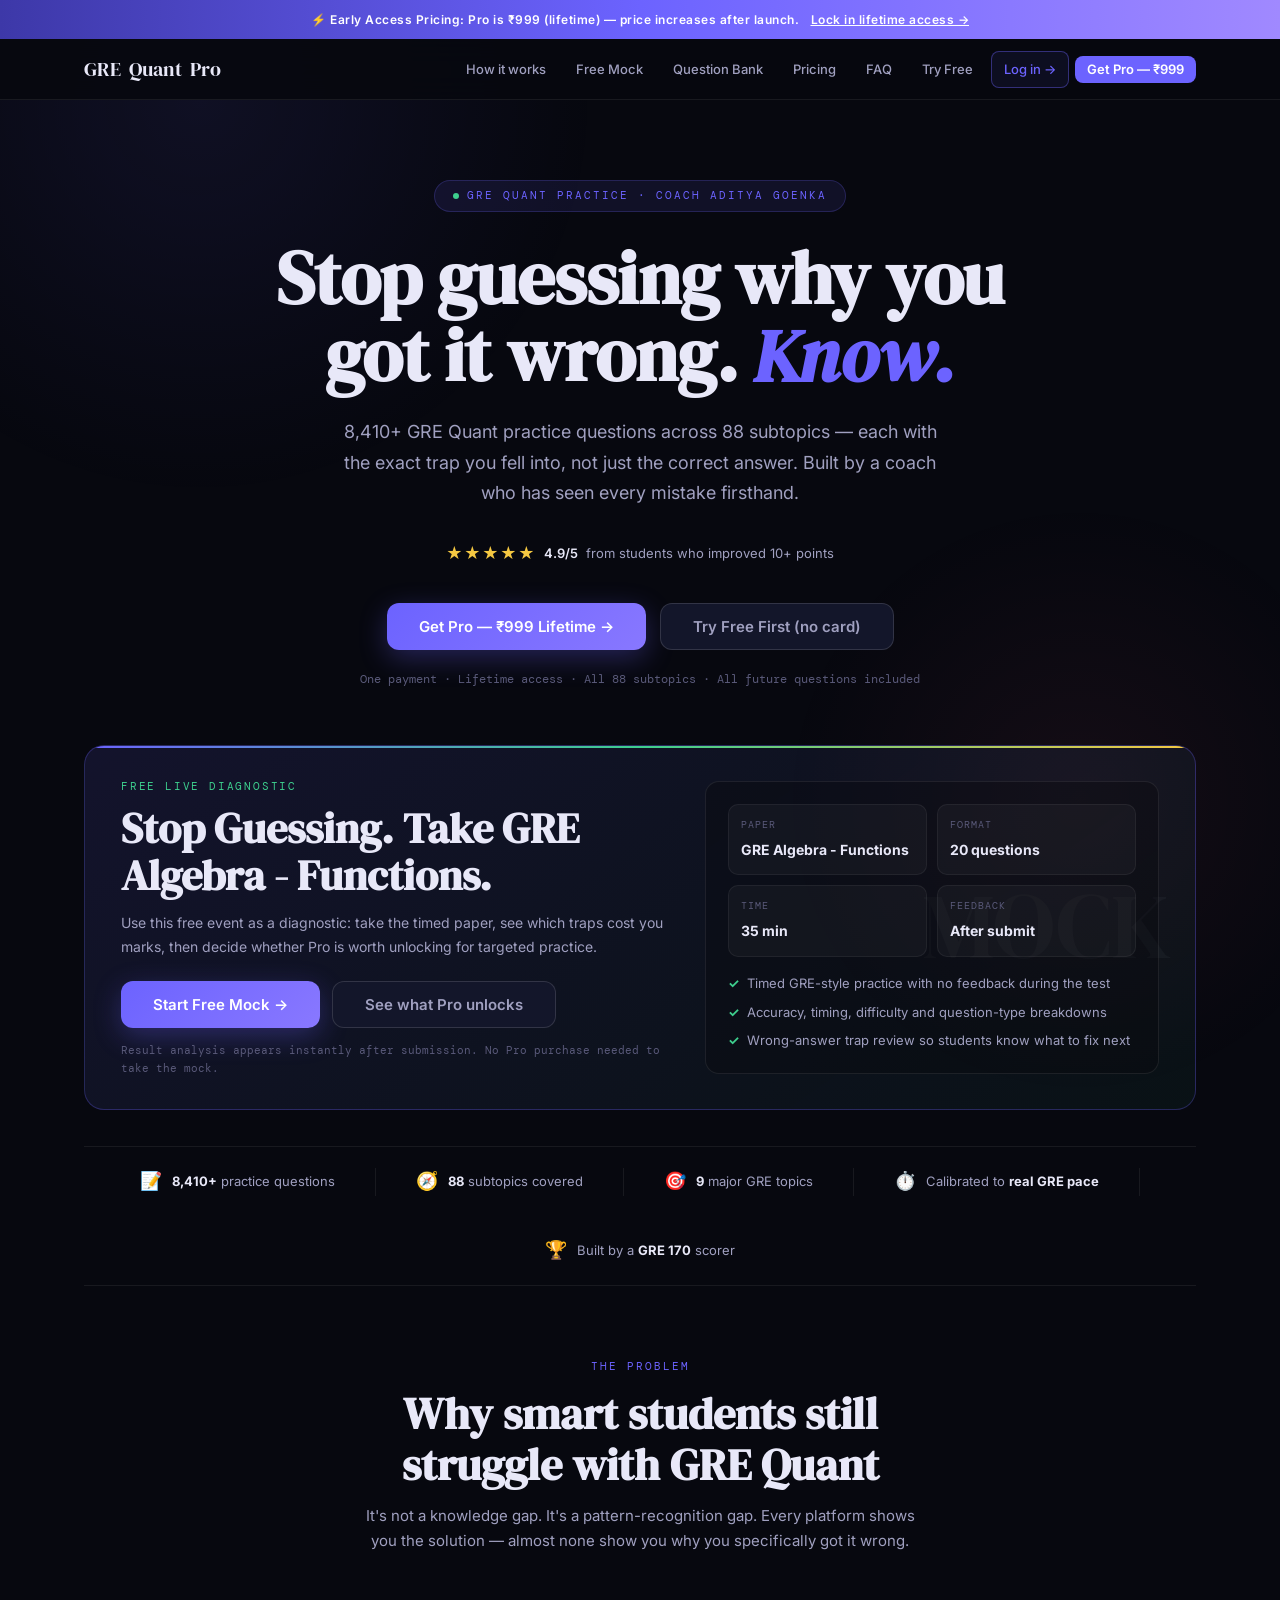
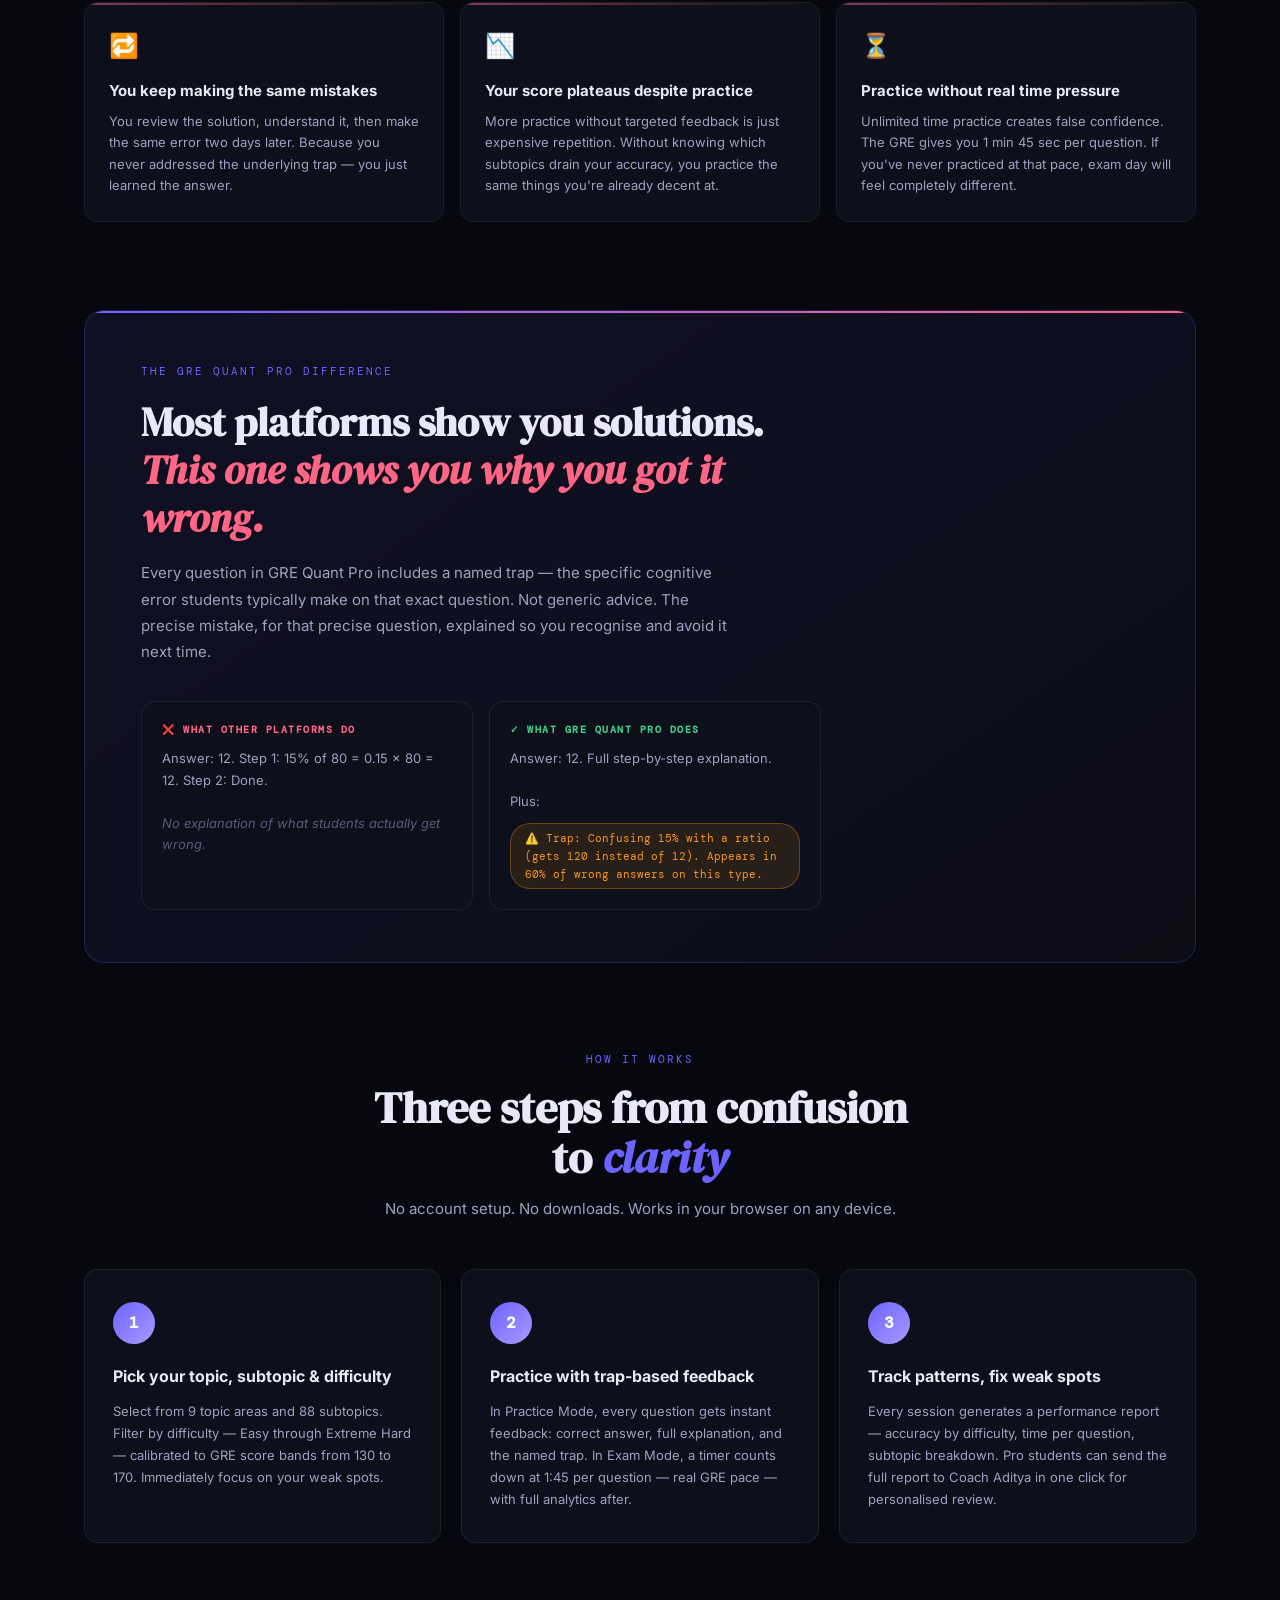
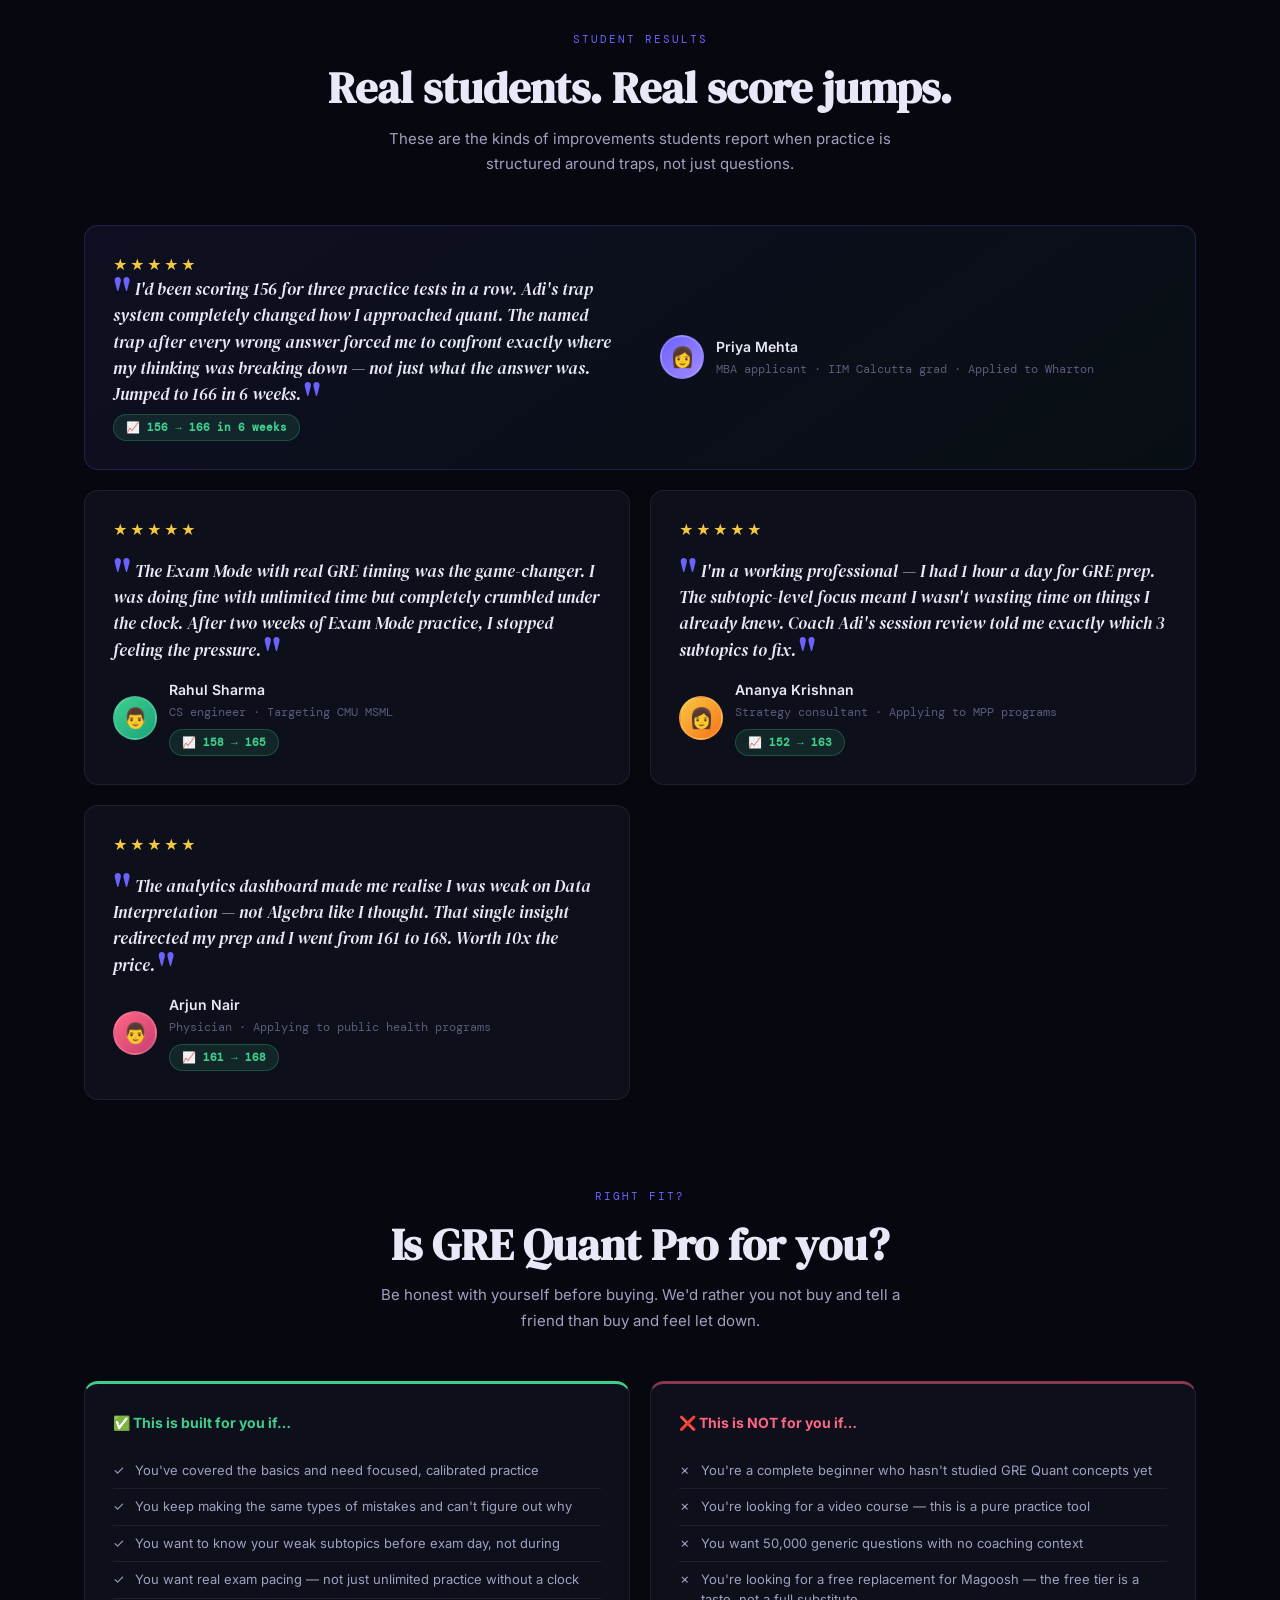
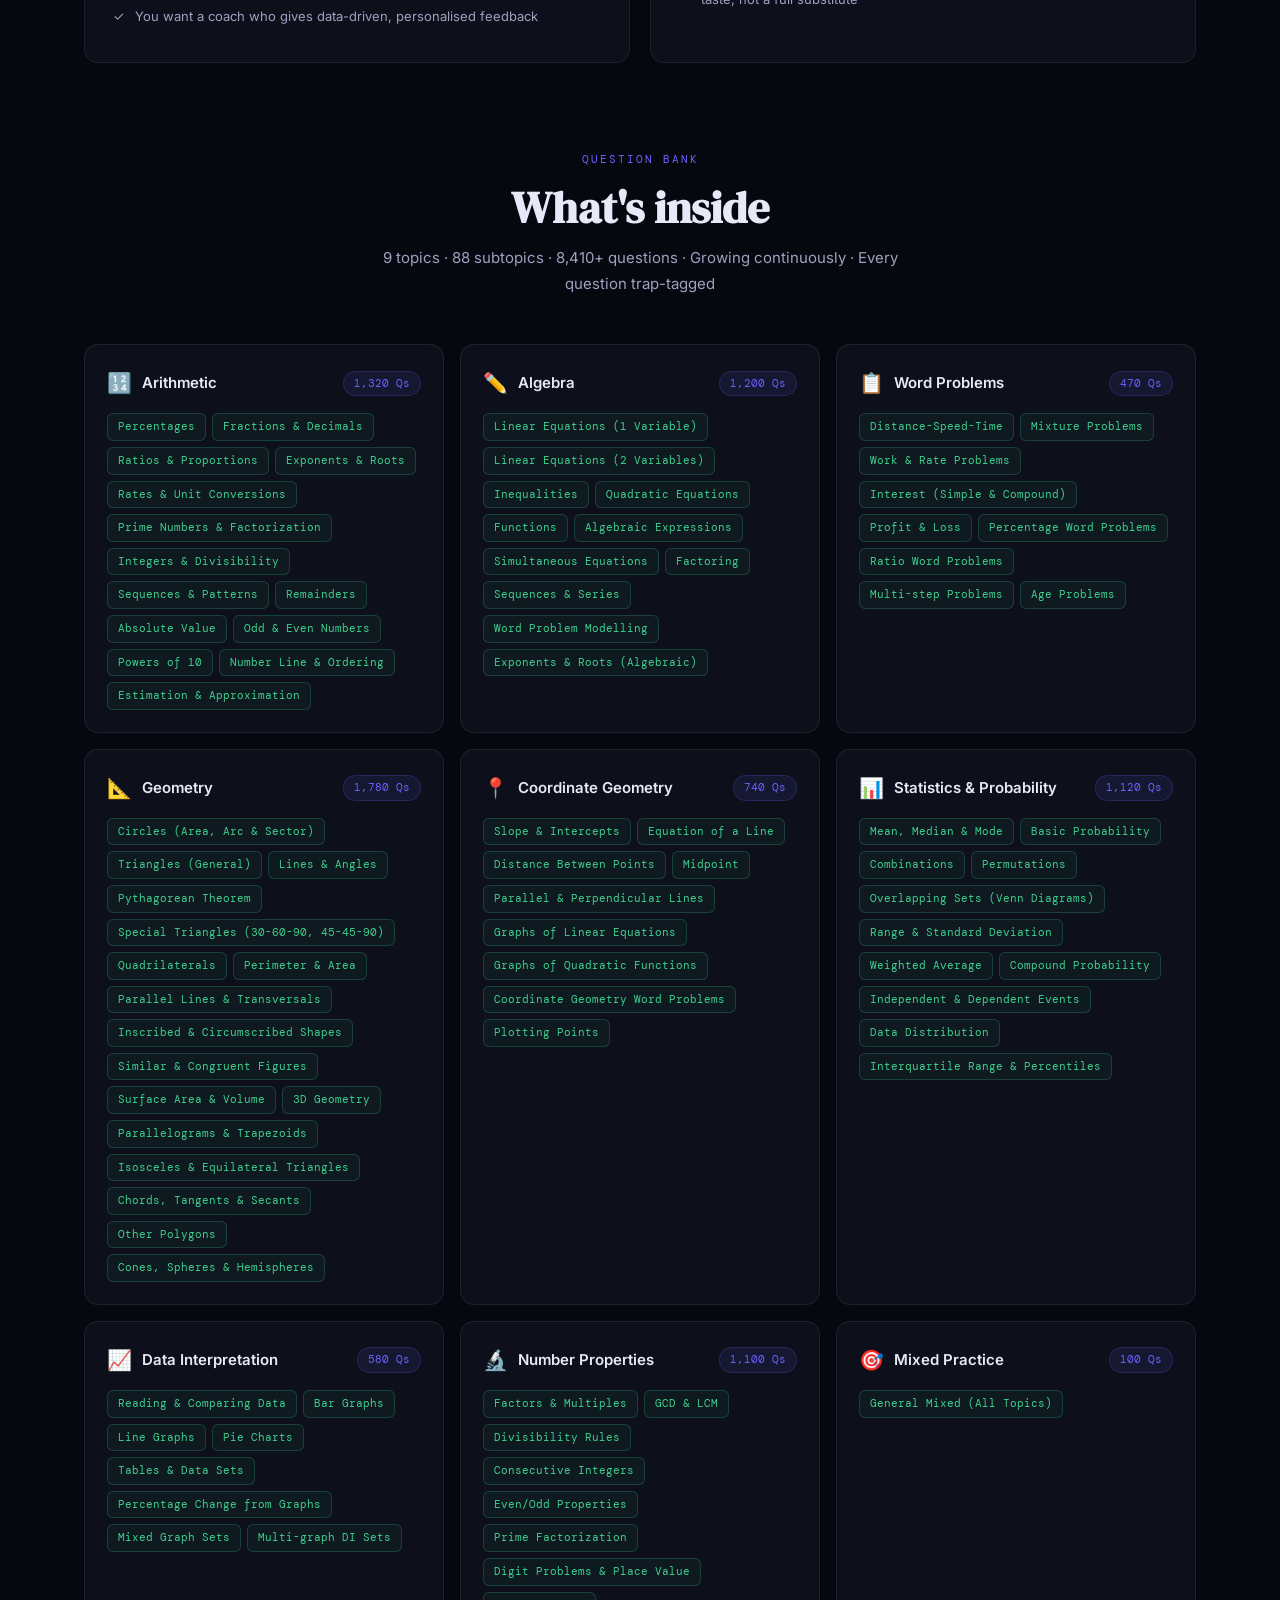
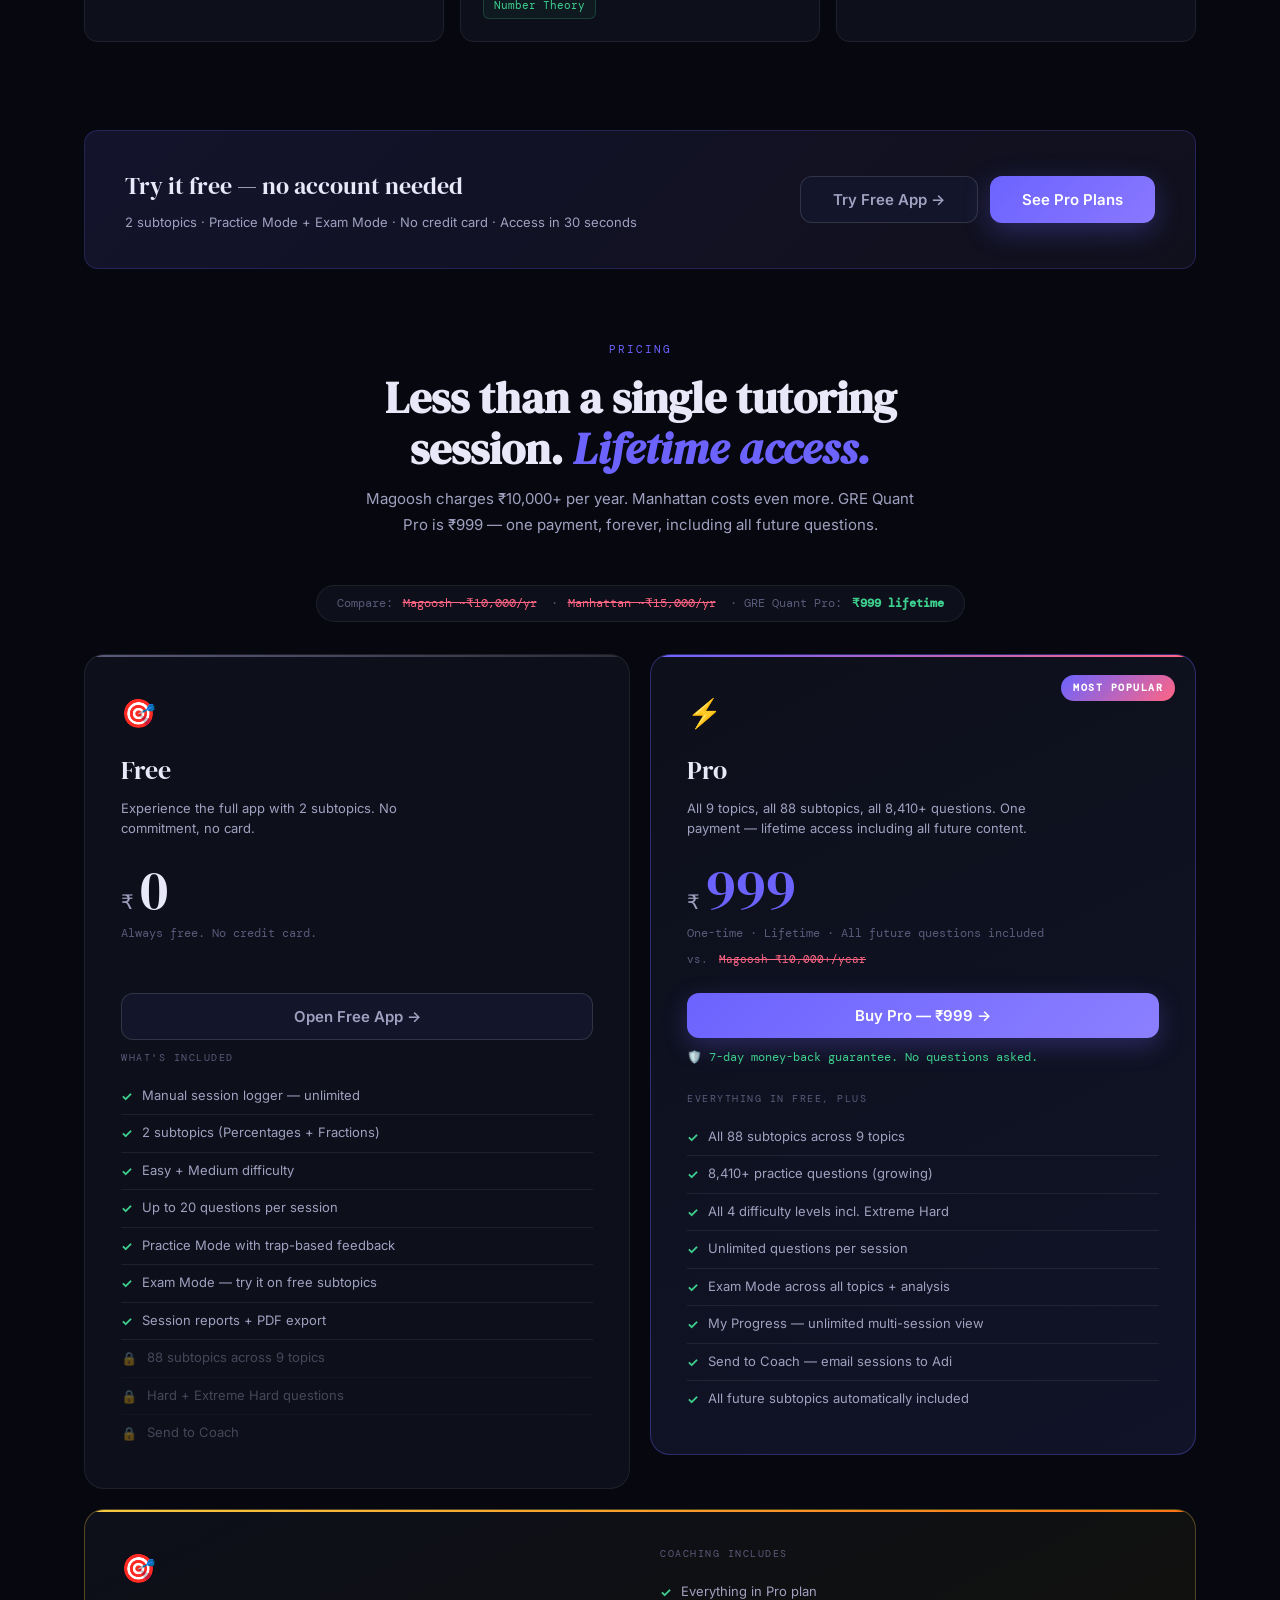
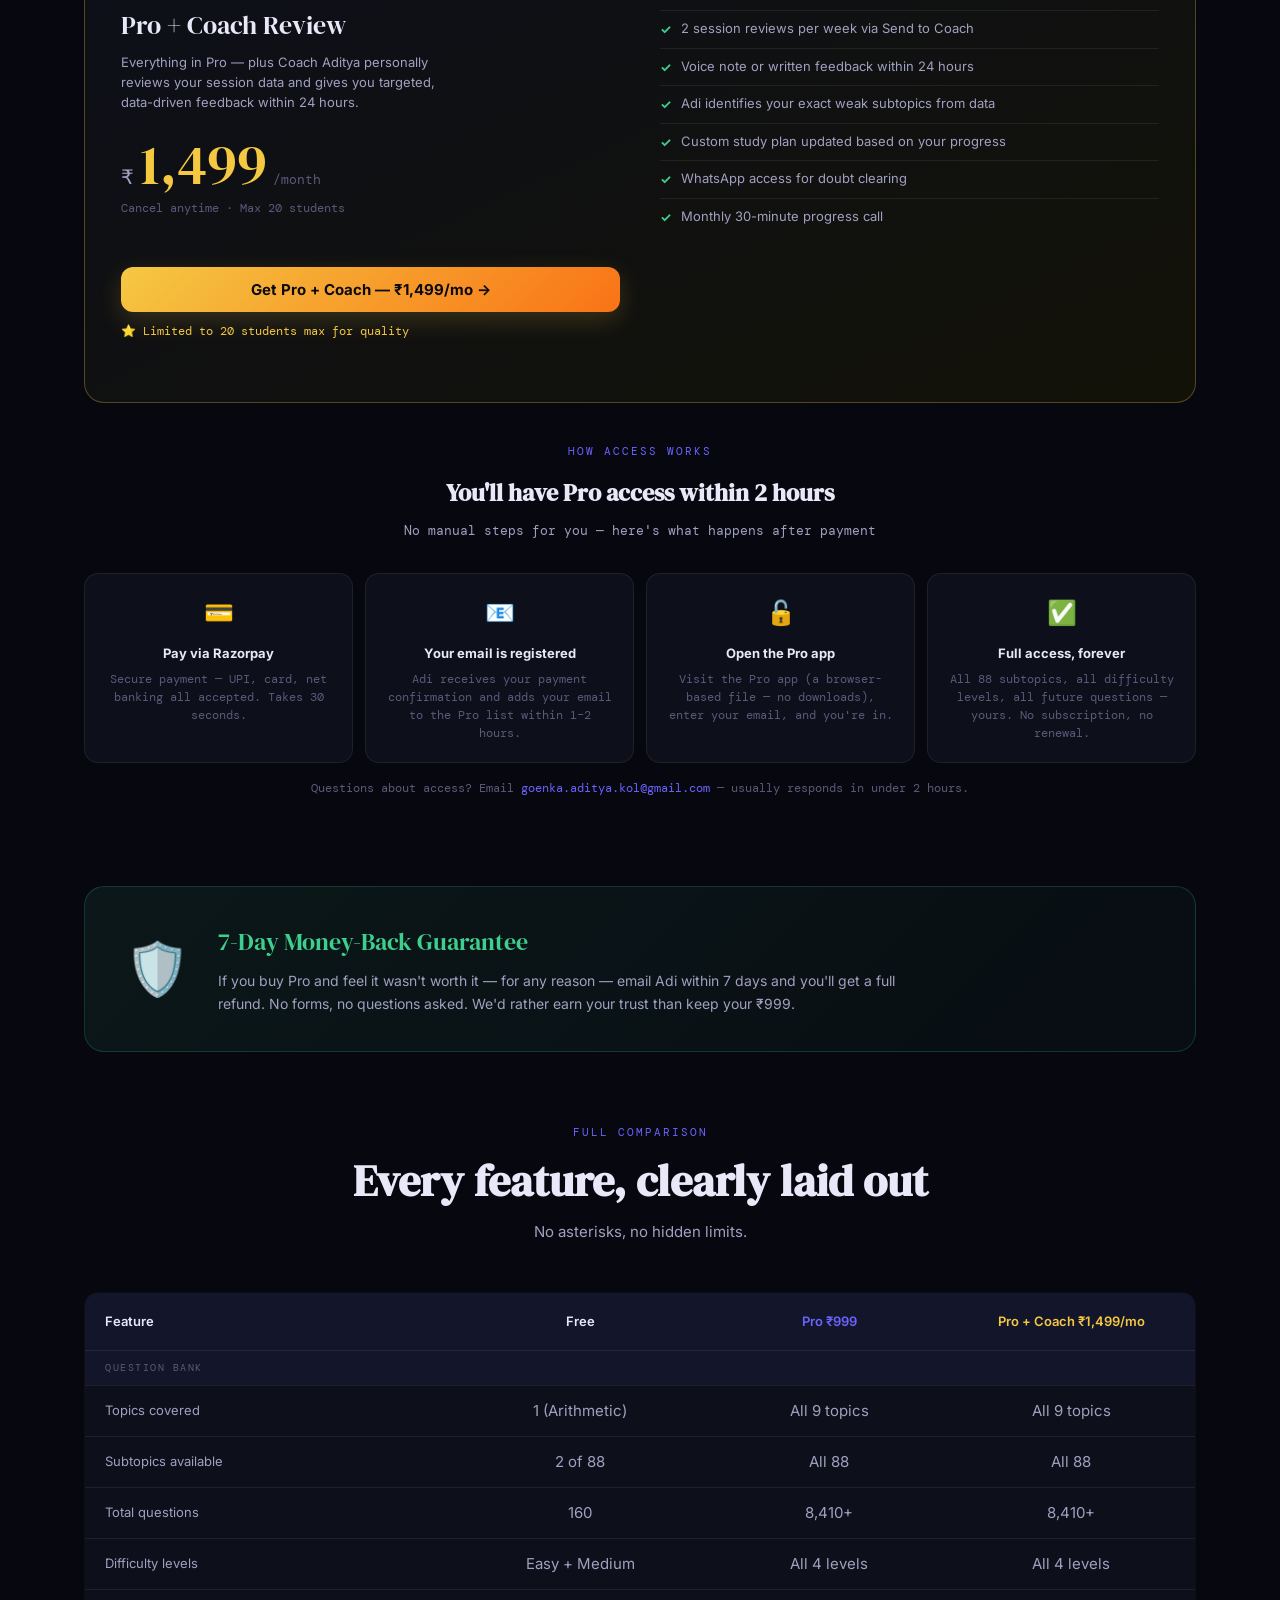
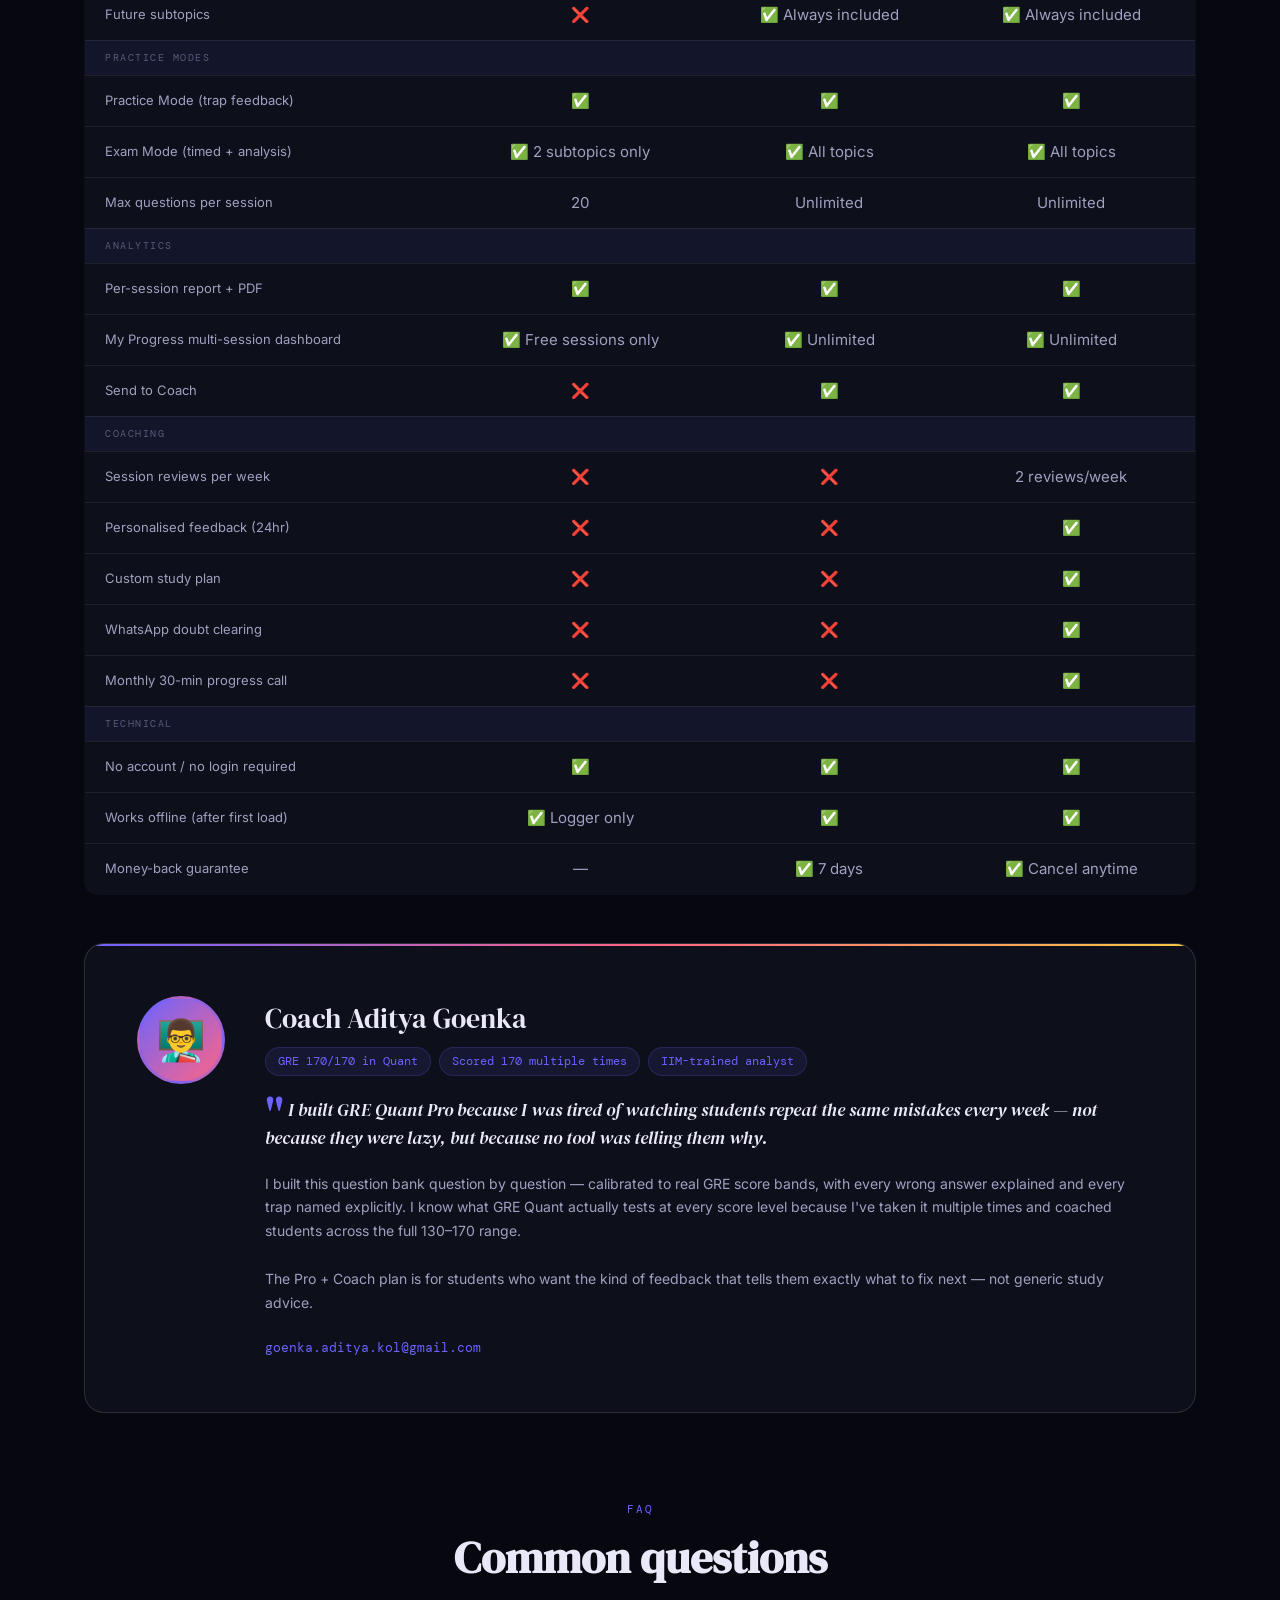
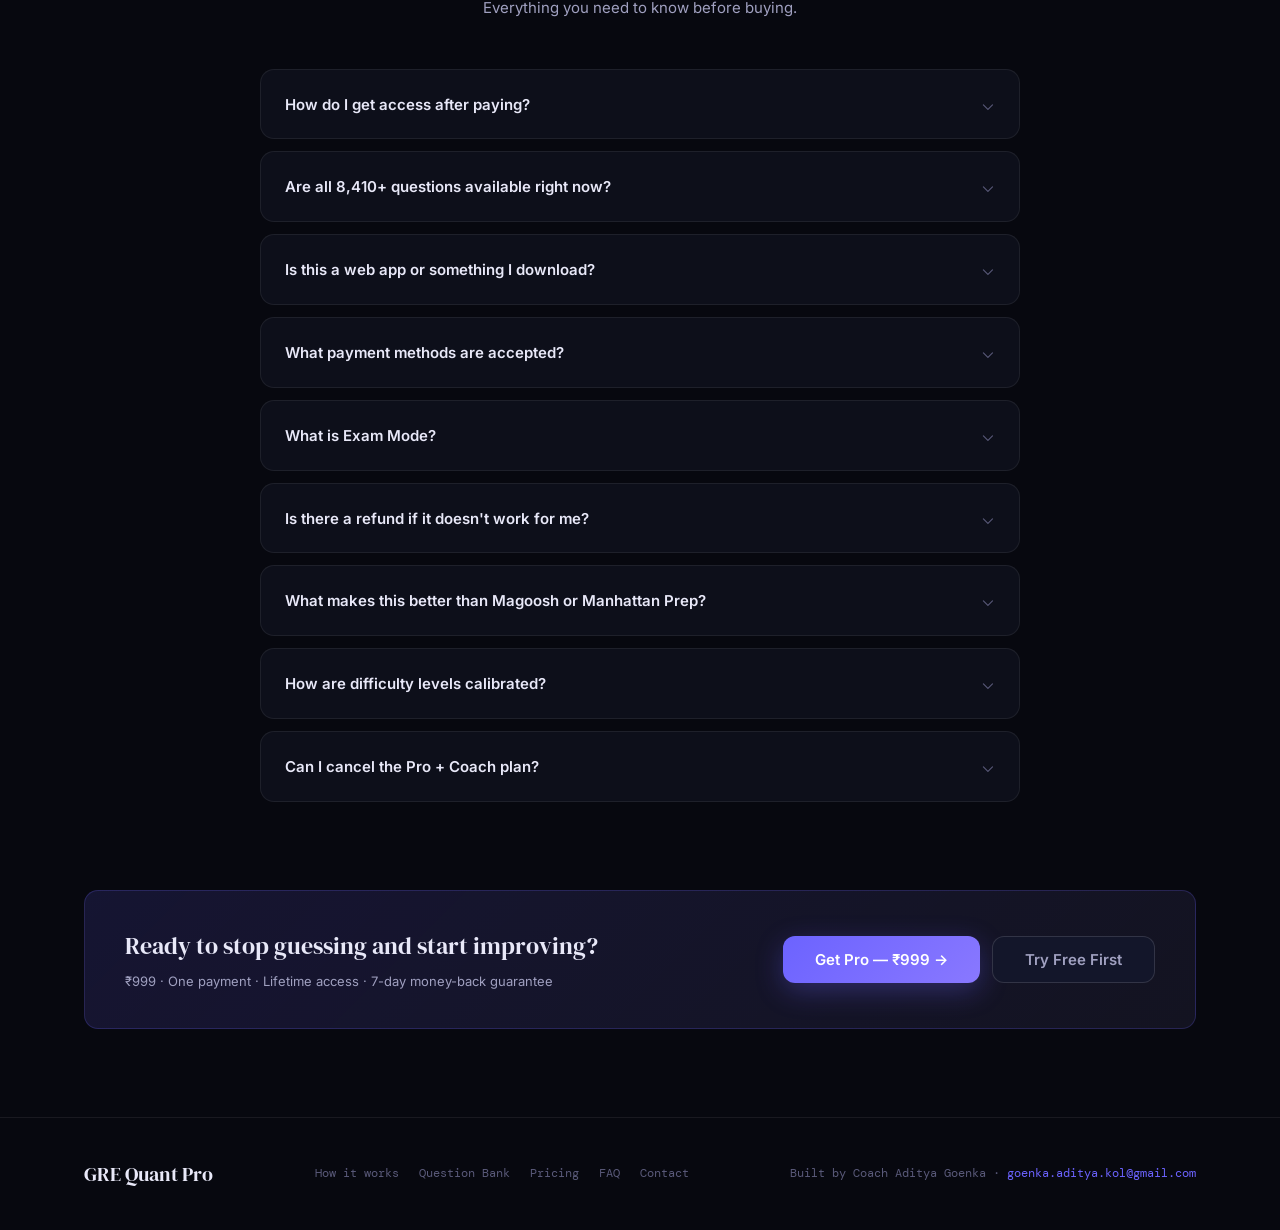
==== commit 5606d975: "Update index.html" ====
--- a/index.html
+++ b/index.html
@@ -392,10 +392,10 @@
 <section class="event-doorway fade-in" id="mock">
   <div class="event-doorway-content">
     <div class="event-doorway-kicker">Free live diagnostic</div>
-    <h2 id="mockTitle">Take the free GRE Quant mock before you buy.</h2>
+    <h2 id="mockTitle">Stop Guessing. Take the free GRE Quant mock.</h2>
     <p id="mockDescription">Use the mock as a diagnostic: take a timed paper, see the traps that cost you marks, and use that pain map to decide whether Pro is worth it.</p>
     <div class="event-doorway-actions">
-      <a href="events/mock_test.html?config=config/mock_002.json" class="btn btn-primary" id="mockStartLink">Start Free Mock →</a>
+      <a href="events/mock_test.html" class="btn btn-primary" id="mockStartLink">Start Free Mock →</a>
       <a href="#plans" class="btn btn-secondary">See what Pro unlocks</a>
     </div>
     <div class="event-note" id="mockNote">Result analysis appears instantly after submission. No Pro purchase needed to take the mock.</div>
@@ -1026,23 +1026,31 @@
 
 async function initMockDoorway(){
   const params=new URLSearchParams(window.location.search);
-  const eventId=(params.get("event")||"mock_002").replace(/[^a-zA-Z0-9_-]/g,"");
+  const eventId=(params.get("event")||"").replace(/[^a-zA-Z0-9_-]/g,"");
   const configParam=params.get("config");
-  const configPath=configParam ? configParam : `config/${eventId}.json`;
-  const eventPage=configPath.startsWith("events/") ? `events/mock_test.html?config=${encodeURIComponent(configPath.replace(/^events\//,""))}` : `events/mock_test.html?config=${encodeURIComponent(configPath)}`;
+  const configPath=configParam ? configParam : eventId ? `config/${eventId}.json` : "config/current.json";
+  const isDefaultCurrent=!configParam&&!eventId;
+  const eventPage=isDefaultCurrent ? "events/mock_test.html" : configPath.startsWith("events/") ? `events/mock_test.html?config=${encodeURIComponent(configPath.replace(/^events\//,""))}` : `events/mock_test.html?config=${encodeURIComponent(configPath)}`;
   const startLink=document.getElementById("mockStartLink");
   if(startLink)startLink.href=eventPage;
   try{
     const response=await fetch(`events/${configPath.replace(/^events\//,"")}`,{cache:"no-store"});
     if(!response.ok)throw new Error("event config not found");
-    const config=await response.json();
+    let config=await response.json();
+    if((config.active_config||config.config_path)&&!Array.isArray(config.questions)){
+      const target=String(config.active_config||config.config_path).trim();
+      const resolved=target.includes("/")?target:`config/${target}`;
+      const linkedResponse=await fetch(`events/${resolved.replace(/^events\//,"")}`,{cache:"no-store"});
+      if(!linkedResponse.ok)throw new Error("linked event config not found");
+      config=await linkedResponse.json();
+    }
     const count=config.question_count||(config.questions||[]).length;
     const title=document.getElementById("mockTitle");
     const description=document.getElementById("mockDescription");
     const name=document.getElementById("mockEventName");
     const format=document.getElementById("mockEventFormat");
     const time=document.getElementById("mockEventTime");
-    if(title)title.textContent=`Take ${config.event_name || "the free GRE Quant mock"} before you buy.`;
+    if(title)title.textContent=`Stop Guessing. Take ${config.event_name || "the free GRE Quant mock"}.`;
     if(description)description.textContent="Use this free event as a diagnostic: take the timed paper, see which traps cost you marks, then decide whether Pro is worth unlocking for targeted practice.";
     if(name)name.textContent=config.event_name || "GRE Quant Pro Mock";
     if(format)format.textContent=`${count} question${count===1?"":"s"}`;
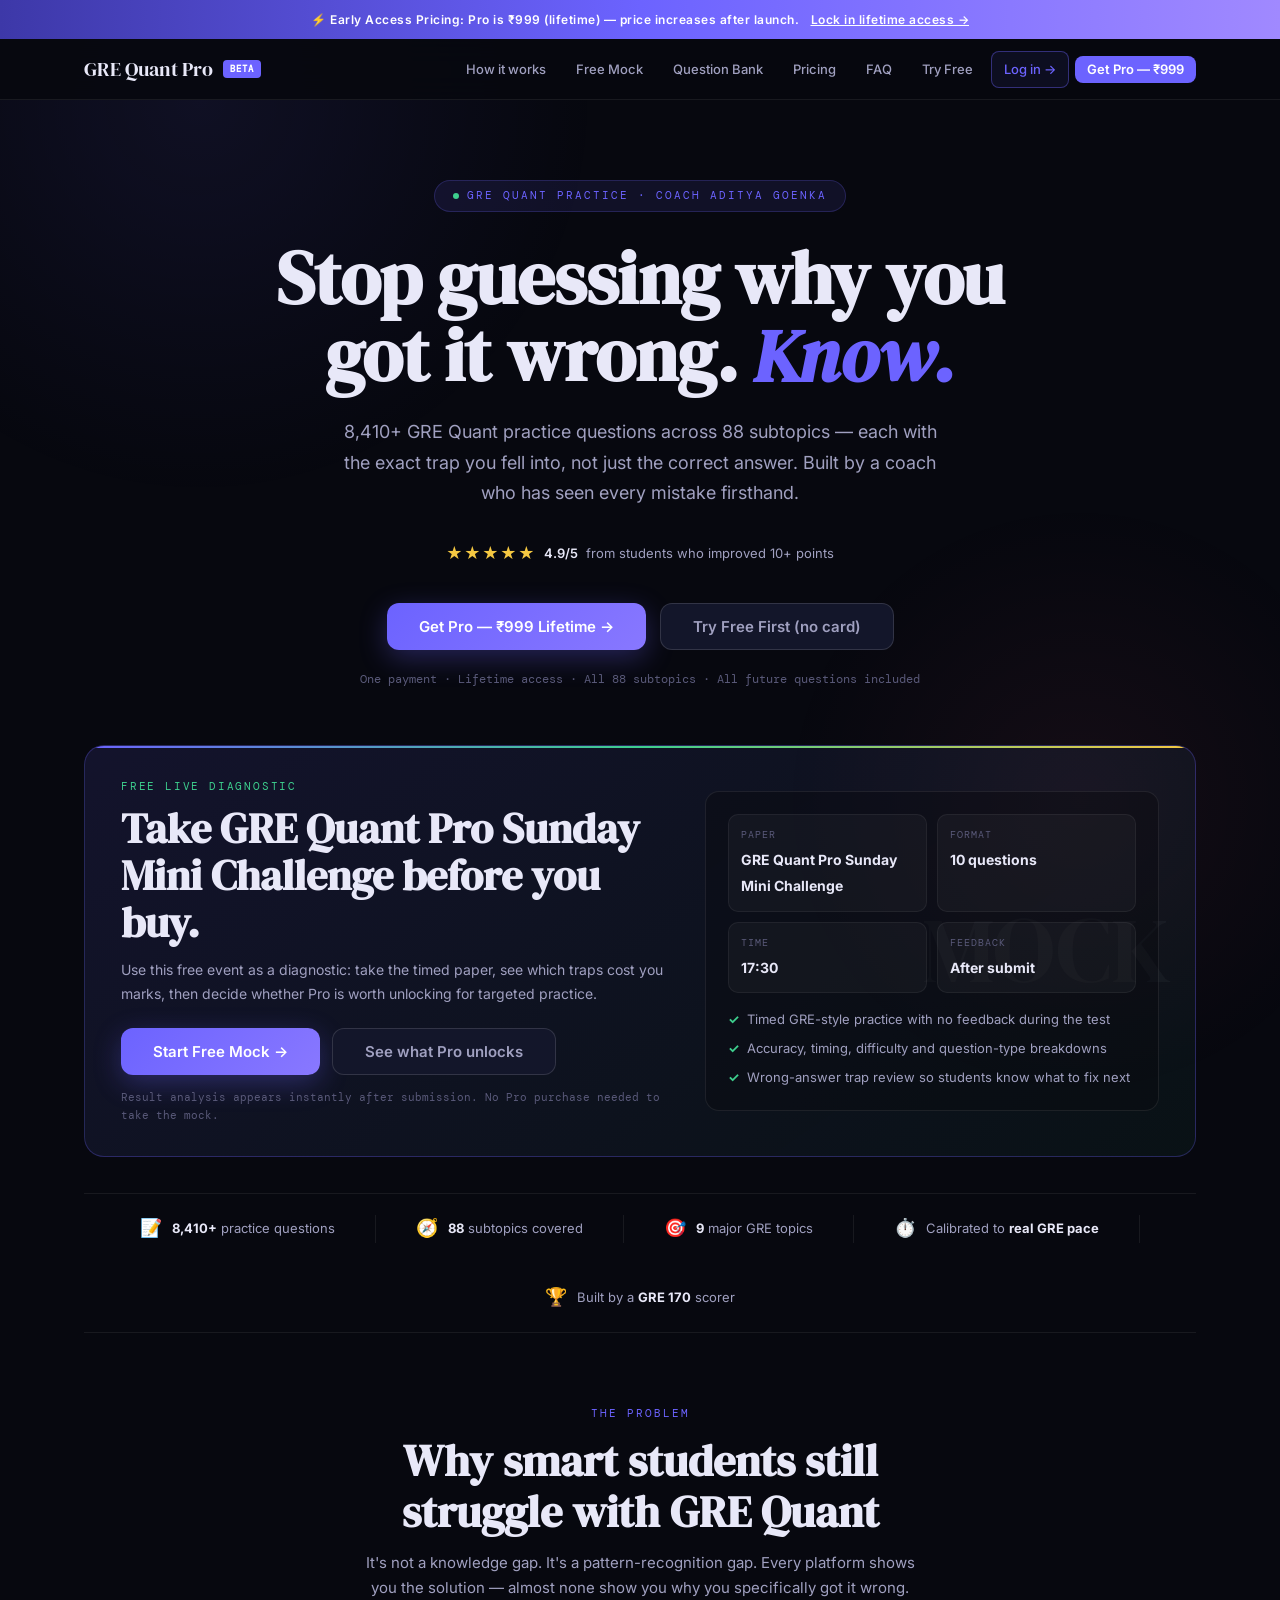
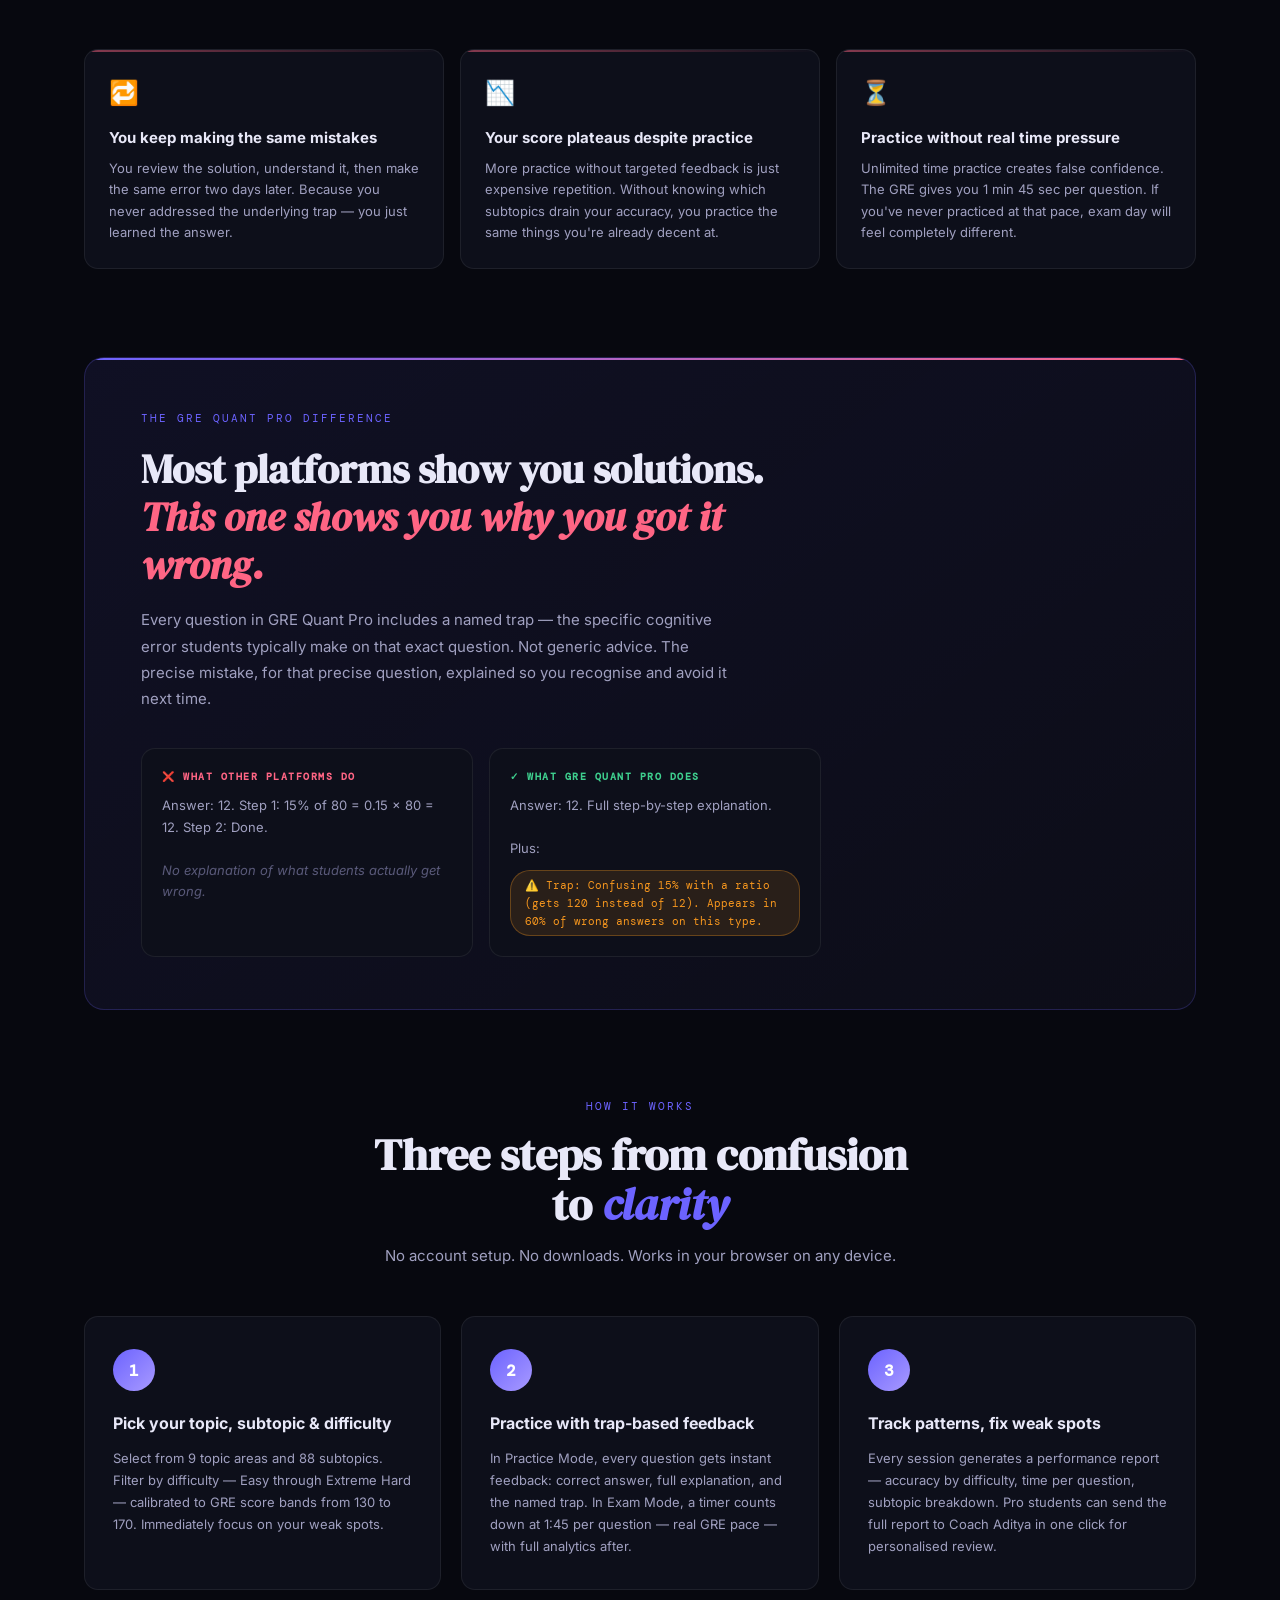
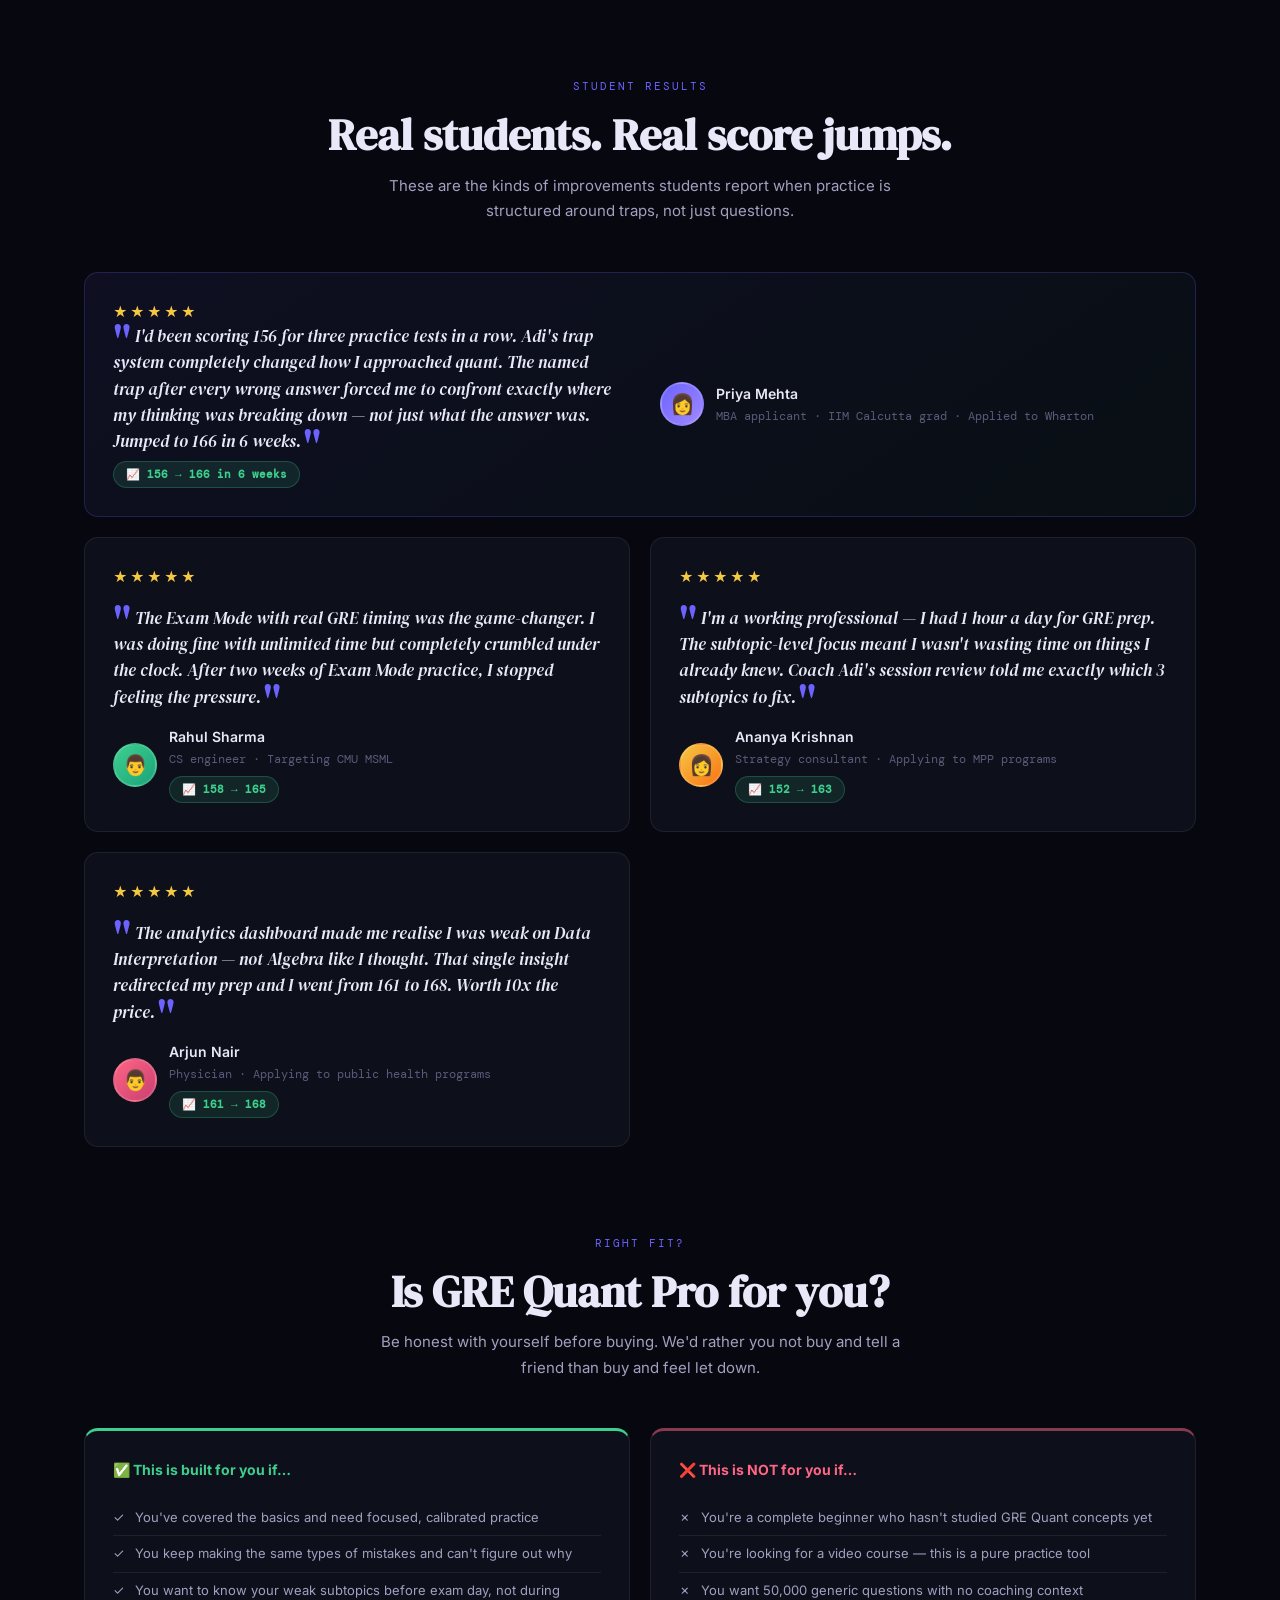
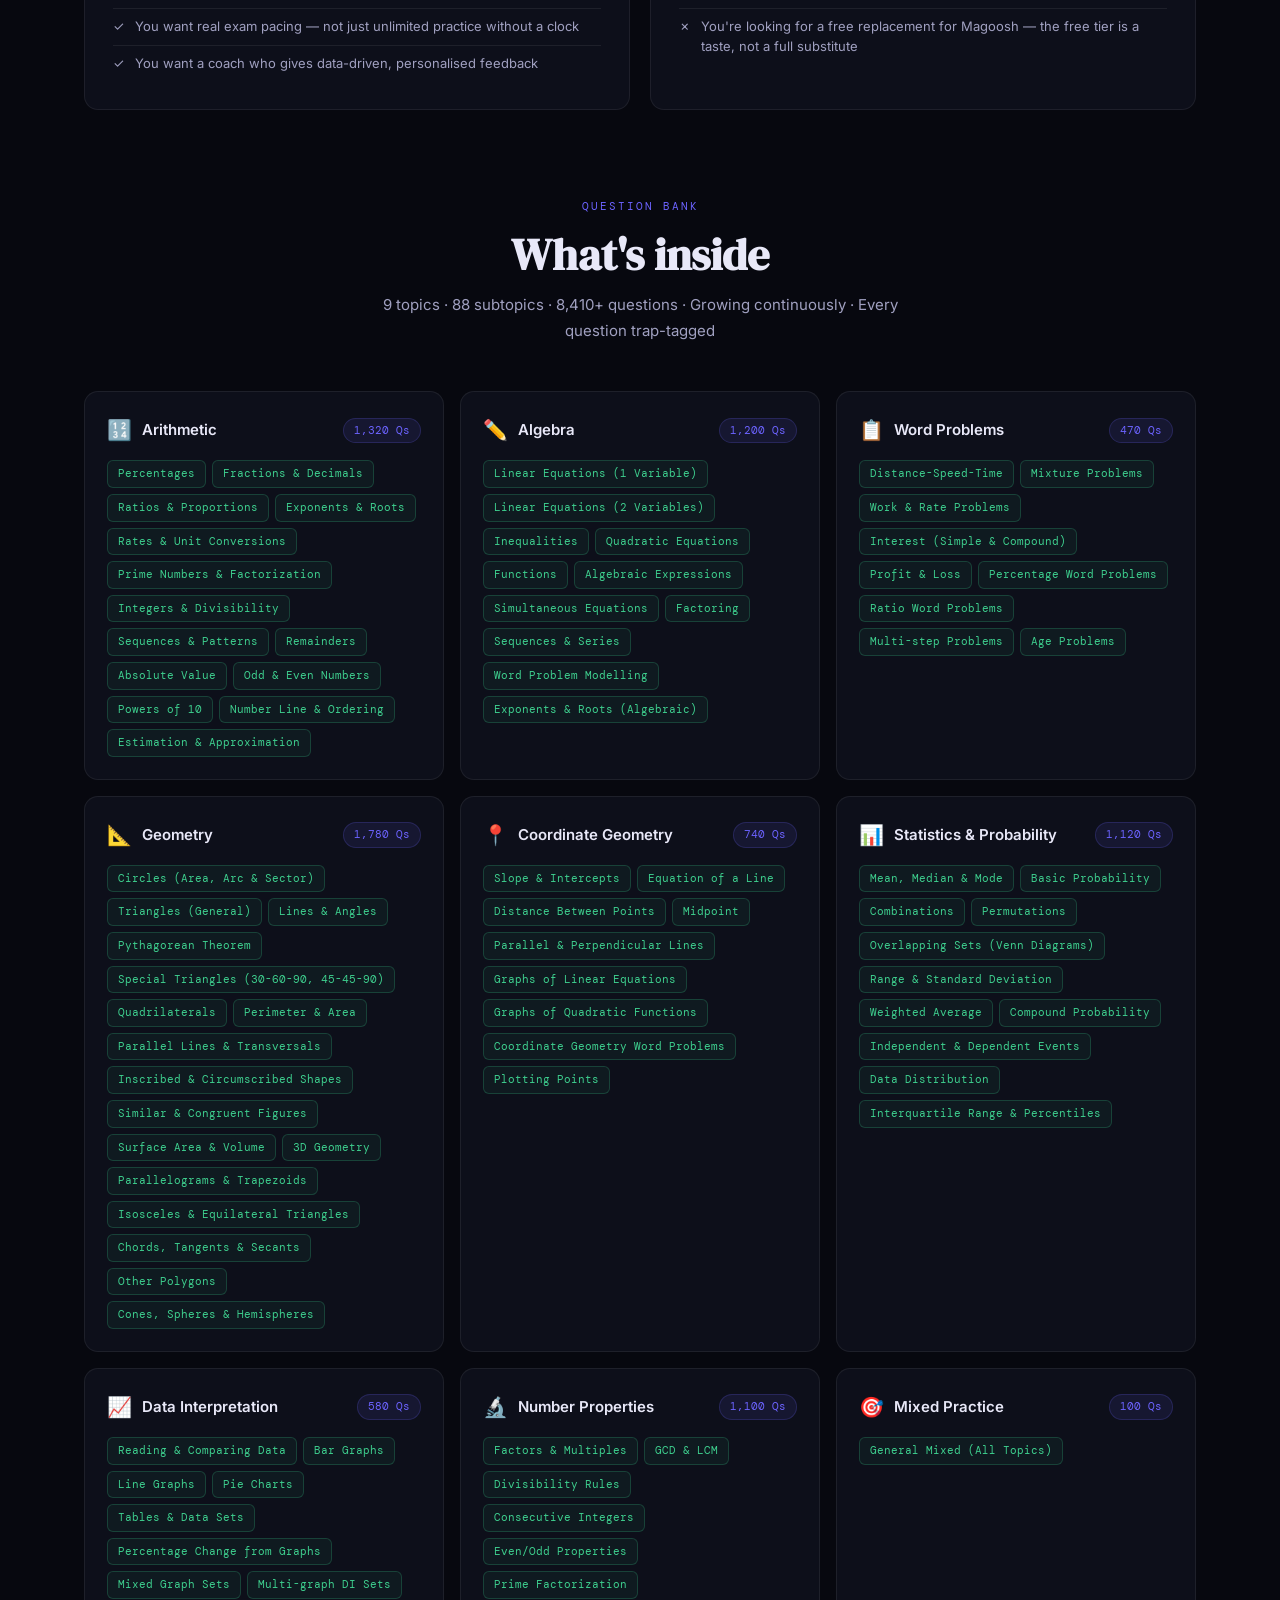
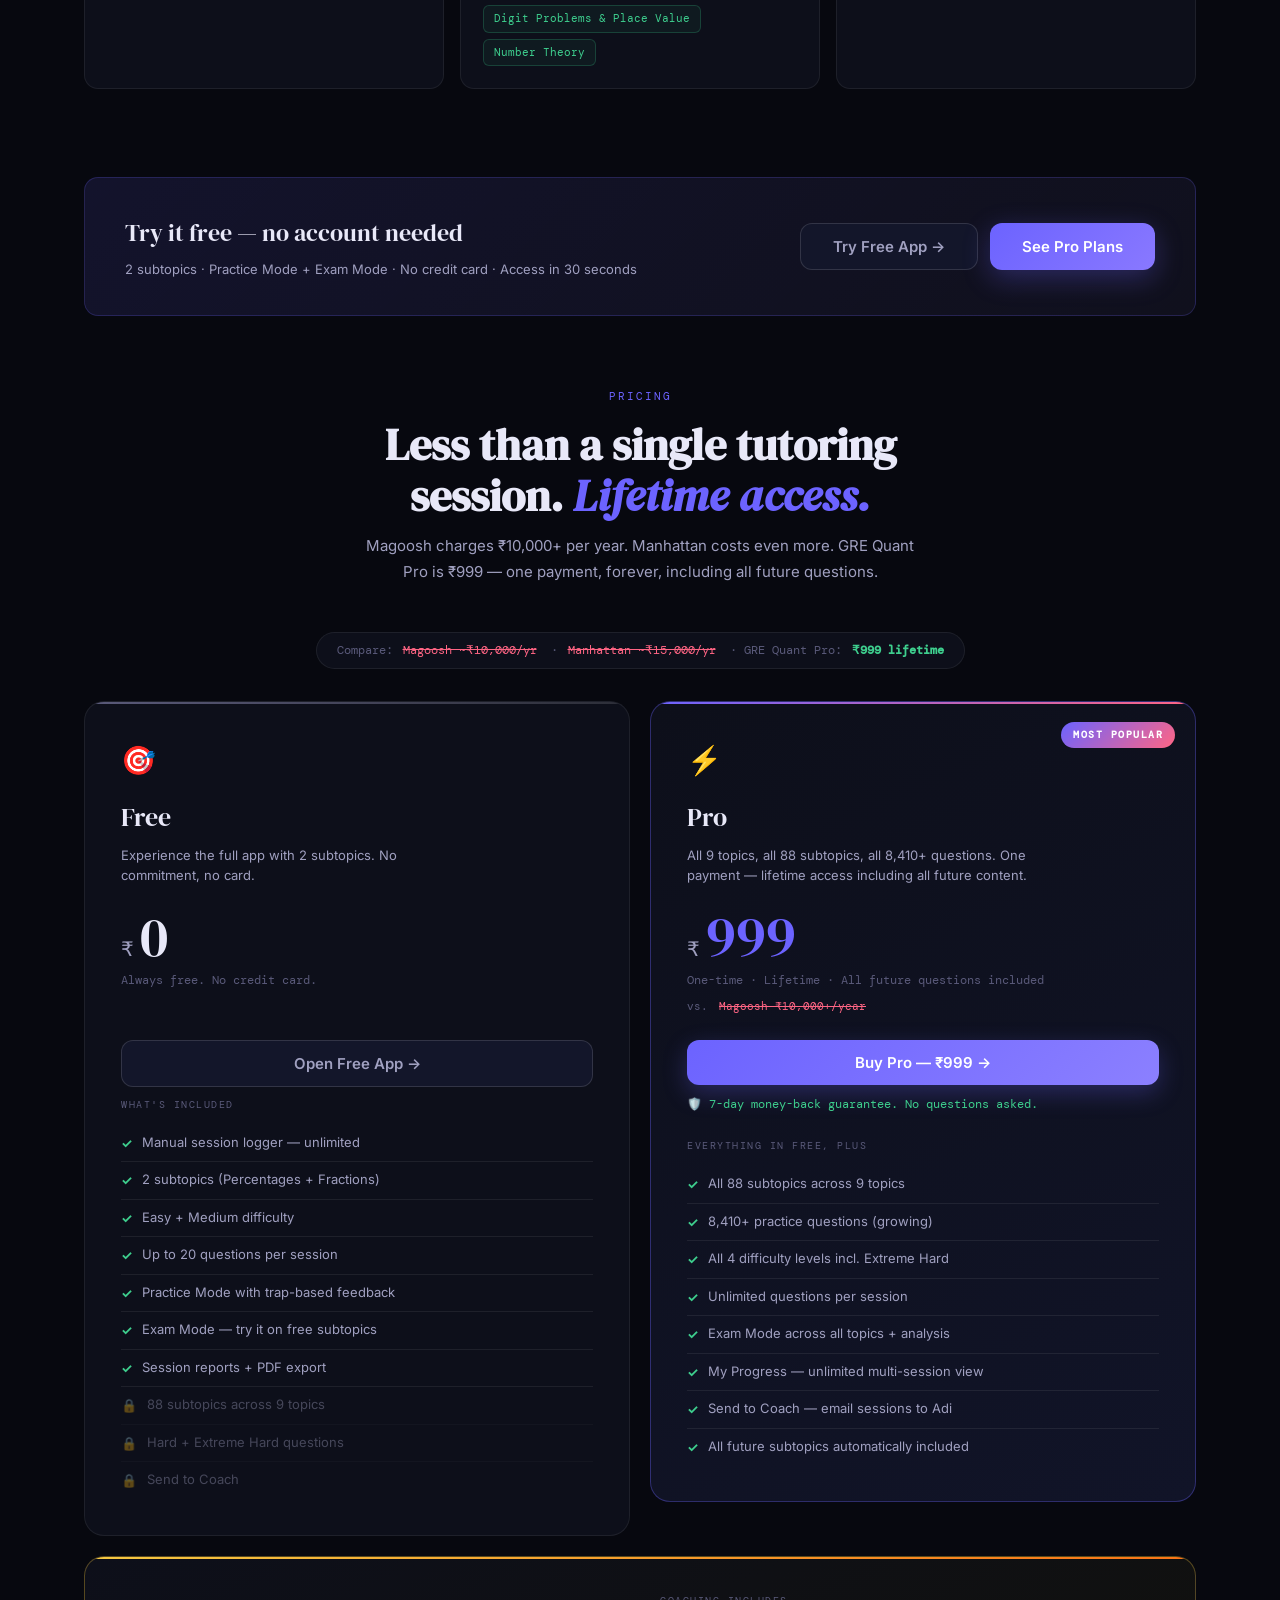
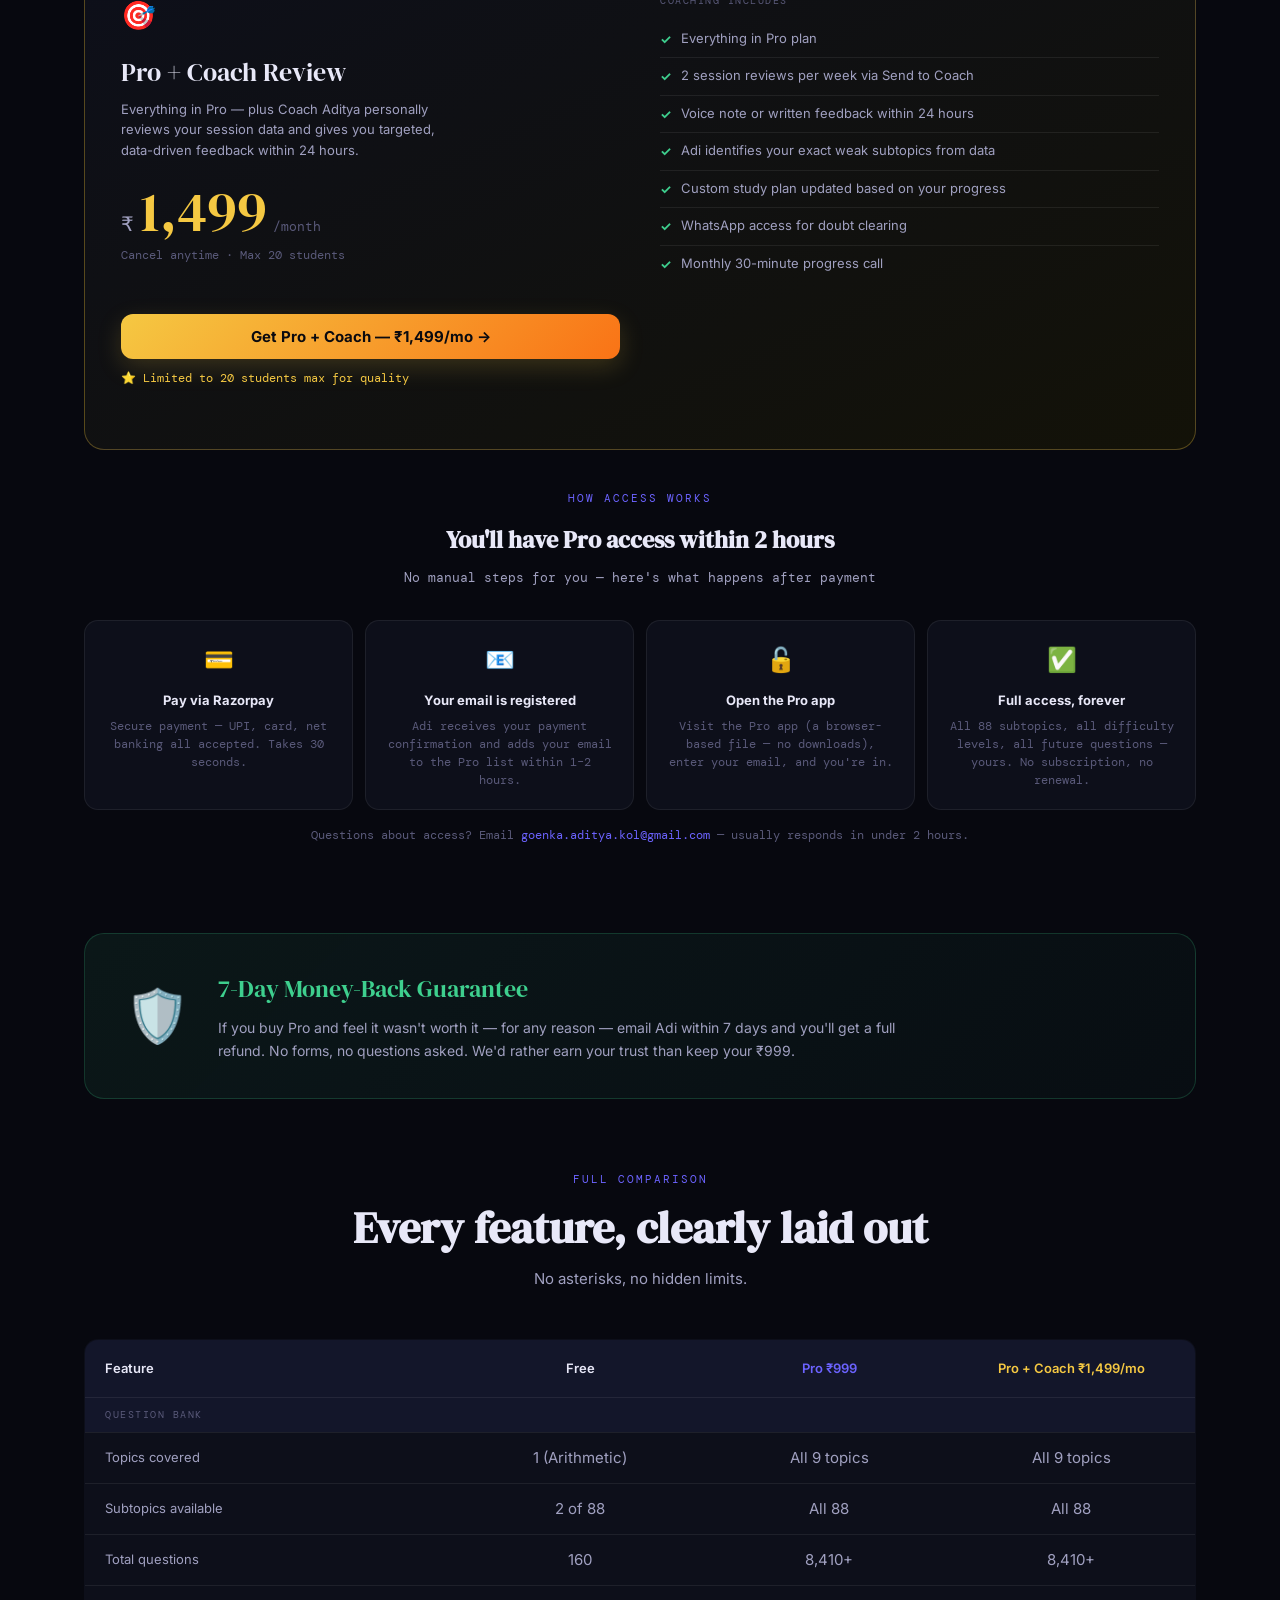
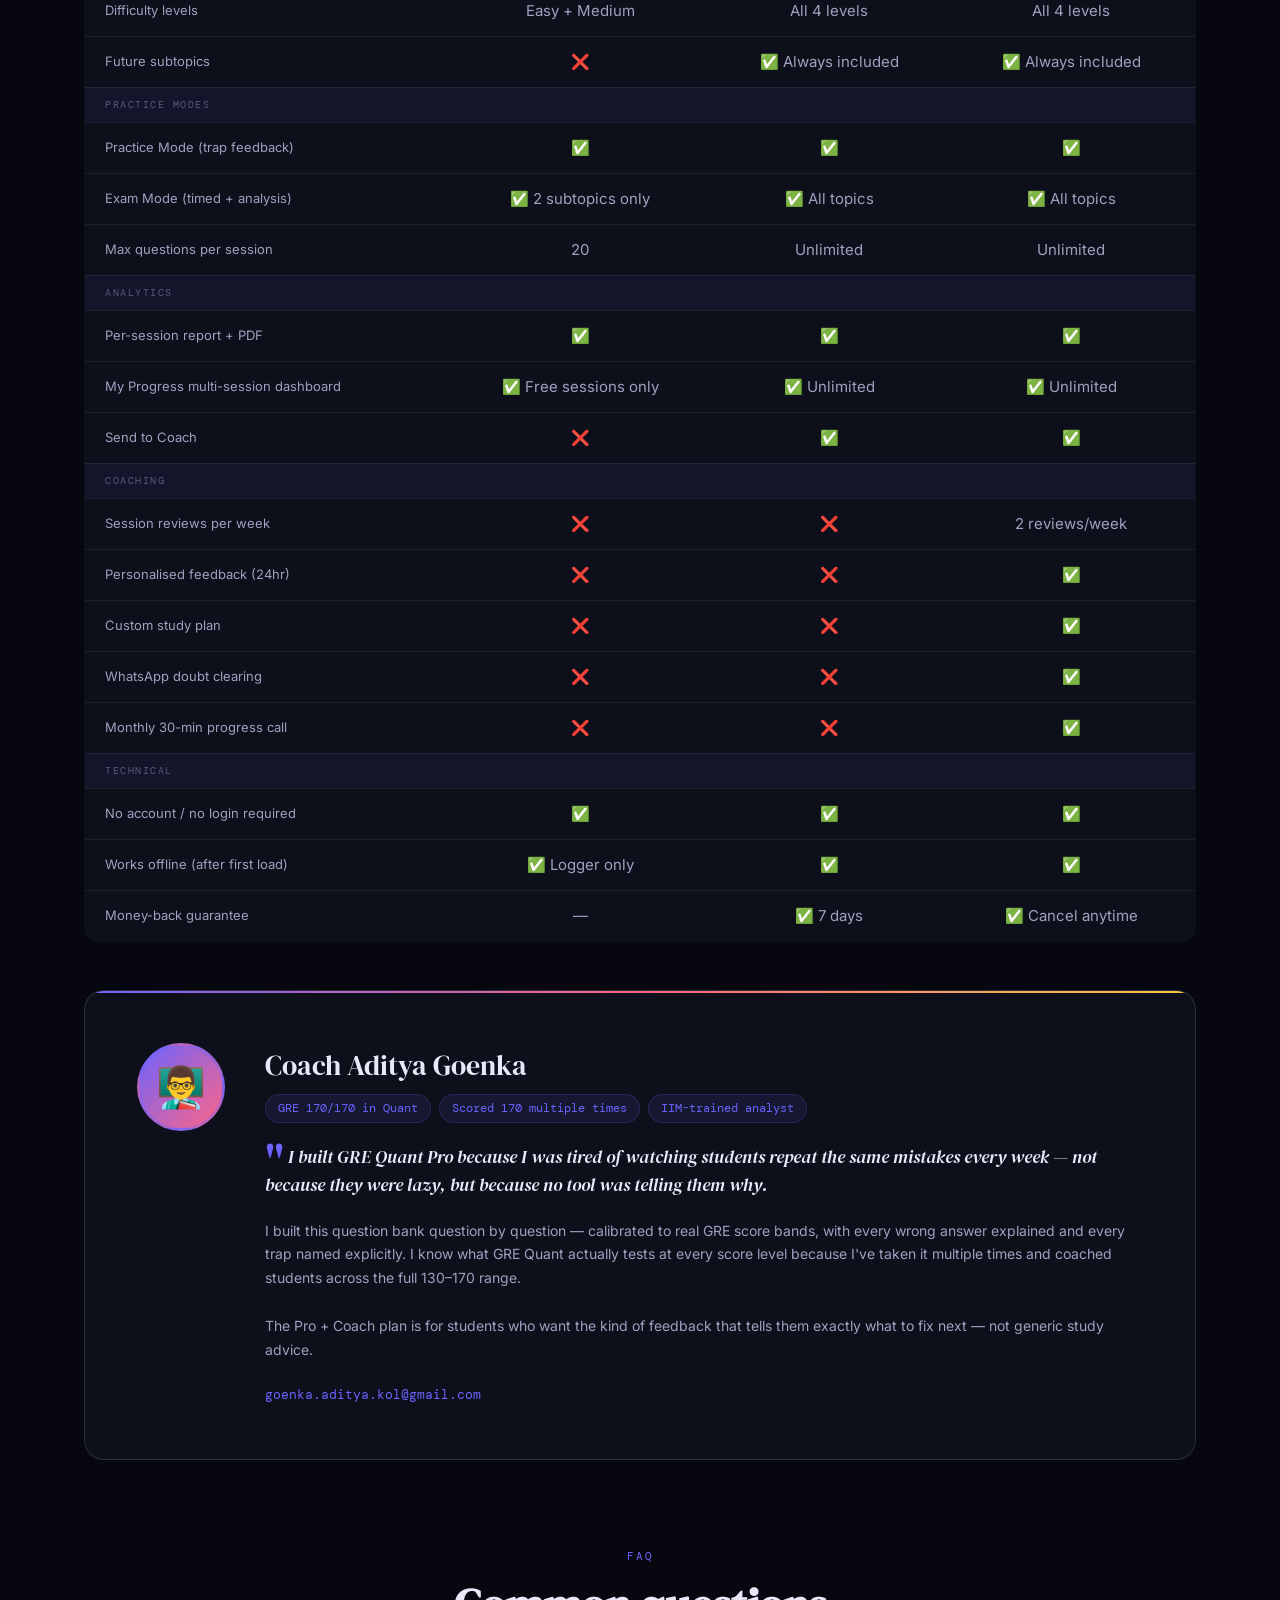
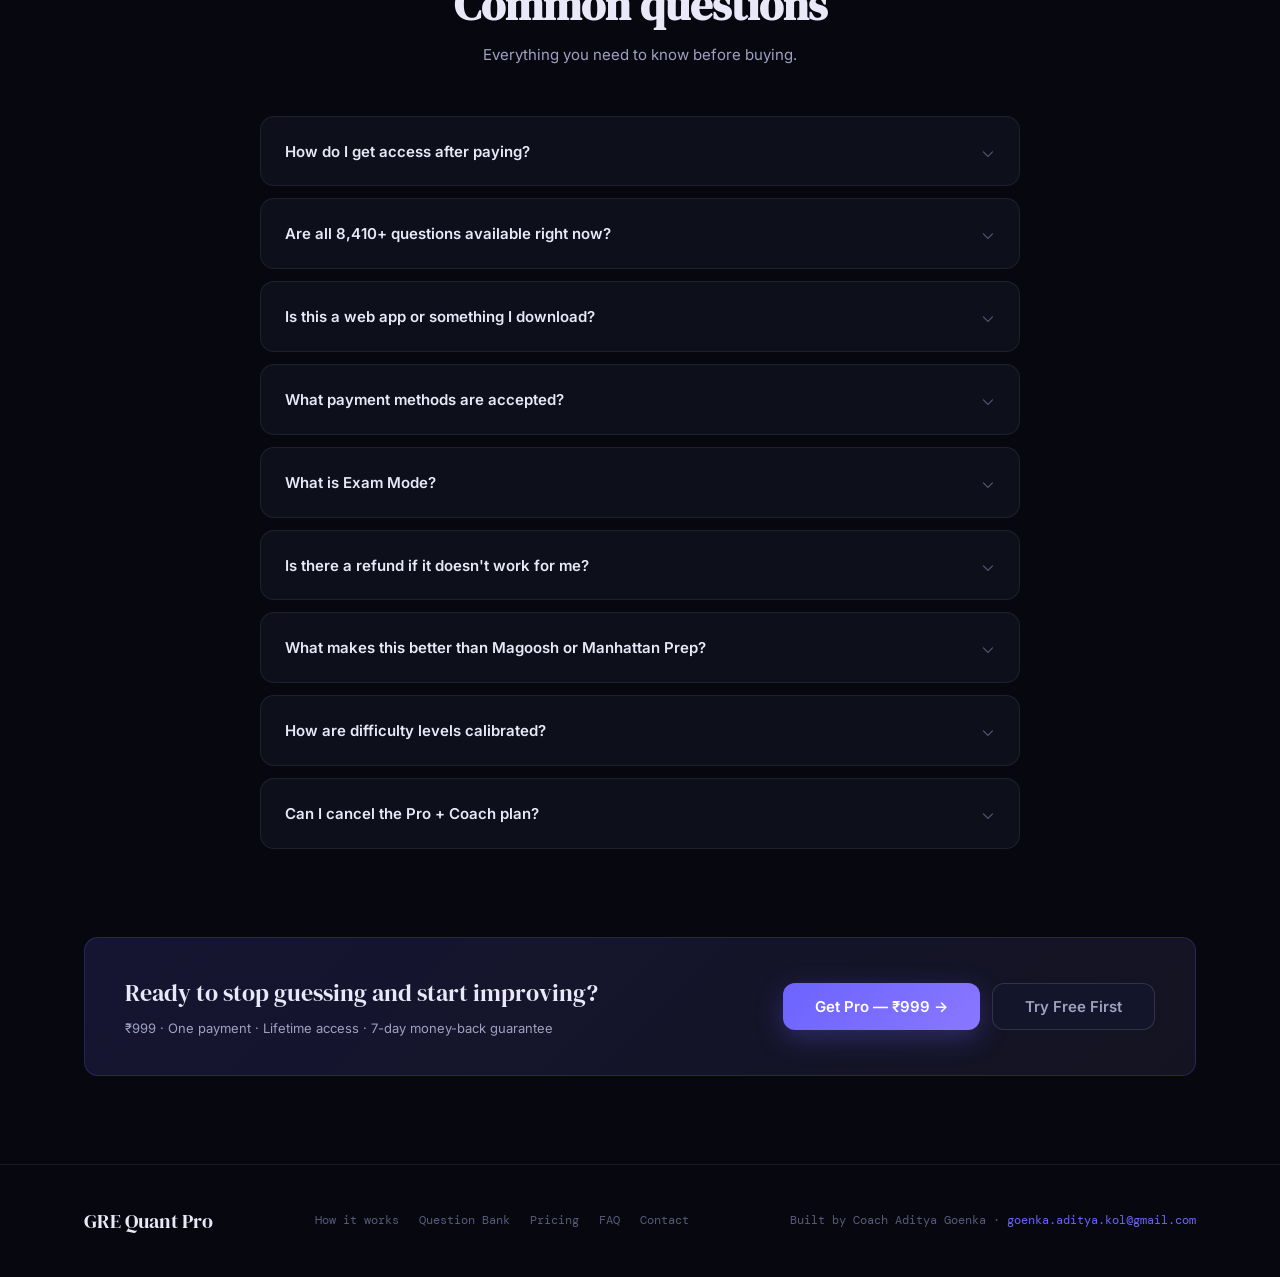
==== commit 43afa883: "Add files via upload" ====
--- a/index.html
+++ b/index.html
@@ -343,14 +343,14 @@
 <!-- ─── NAV ─────────────────────────────────────────────── -->
 <nav>
   <div class="nav-inner">
-    <a href="https://tinyurl.com/grequantpro-pro" class="nav-logo">GRE<span>Quant</span> Pro</a>
+    <a href="https://grequantpro.com/" class="nav-logo">GRE Quant Pro <span class="logo-badge">Beta</span></a>
     <div class="nav-links">
       <a href="#how">How it works</a>
       <a href="#mock">Free Mock</a>
       <a href="#bank">Question Bank</a>
       <a href="#plans">Pricing</a>
       <a href="#faq">FAQ</a>
-      <a href="https://adityagoenka24.github.io/gre-adi/gre_practice_logger_free.html">Try Free</a>
+      <a href="https://grequantpro.com/gre_practice_logger_free.html">Try Free</a>
       <a href="https://tinyurl.com/grequantpro-pro" class="nav-cta-ghost">Log in →</a>
       <a href="#plans" class="nav-cta-solid btn">Get Pro — ₹999</a>
     </div>
@@ -365,7 +365,7 @@
   <a href="#bank">Question Bank</a>
   <a href="#plans">Pricing</a>
   <a href="#faq">FAQ</a>
-  <a href="https://adityagoenka24.github.io/gre-adi/gre_practice_logger_free.html">Try Free App</a>
+  <a href="https://grequantpro.com/gre_practice_logger_free.html">Try Free App</a>
   <a href="https://tinyurl.com/grequantpro-pro">Log in to Pro</a>
   <a href="#plans" style="color:var(--accent);font-weight:700">Get Pro — ₹999 →</a>
 </div>
@@ -383,7 +383,7 @@
   </div>
   <div class="hero-btns">
     <a href="#plans" class="btn btn-primary">Get Pro — ₹999 Lifetime →</a>
-    <a href="https://adityagoenka24.github.io/gre-adi/gre_practice_logger_free.html" class="btn btn-secondary">Try Free First (no card)</a>
+    <a href="https://grequantpro.com/gre_practice_logger_free.html" class="btn btn-secondary">Try Free First (no card)</a>
   </div>
   <p class="hero-note">One payment · Lifetime access · All 88 subtopics · All future questions included</p>
 </section>
@@ -392,7 +392,7 @@
 <section class="event-doorway fade-in" id="mock">
   <div class="event-doorway-content">
     <div class="event-doorway-kicker">Free live diagnostic</div>
-    <h2 id="mockTitle">Stop Guessing. Take the free GRE Quant mock.</h2>
+    <h2 id="mockTitle">Take the free GRE Quant mock before you buy.</h2>
     <p id="mockDescription">Use the mock as a diagnostic: take a timed paper, see the traps that cost you marks, and use that pain map to decide whether Pro is worth it.</p>
     <div class="event-doorway-actions">
       <a href="events/mock_test.html" class="btn btn-primary" id="mockStartLink">Start Free Mock →</a>
@@ -607,7 +607,7 @@
     <div class="cta-strip-sub">2 subtopics · Practice Mode + Exam Mode · No credit card · Access in 30 seconds</div>
   </div>
   <div class="cta-strip-btns">
-    <a href="https://adityagoenka24.github.io/gre-adi/gre_practice_logger_free.html" class="btn btn-secondary">Try Free App →</a>
+    <a href="https://grequantpro.com/gre_practice_logger_free.html" class="btn btn-secondary">Try Free App →</a>
     <a href="#plans" class="btn btn-primary">See Pro Plans</a>
   </div>
 </div>
@@ -631,7 +631,7 @@
       <div class="price-wrap"><span class="price-currency">₹</span><span class="price-amount">0</span></div>
       <div class="price-note">Always free. No credit card.</div>
       <div class="price-vs">&nbsp;</div>
-      <a href="https://adityagoenka24.github.io/gre-adi/gre_practice_logger_free.html" class="plan-cta free-cta">Open Free App →</a>
+      <a href="https://grequantpro.com/gre_practice_logger_free.html" class="plan-cta free-cta">Open Free App →</a>
       <div class="features-label">What's included</div>
       <ul class="feature-list">
         <li><span class="f-check">✓</span> Manual session logger — unlimited</li>
@@ -876,7 +876,7 @@
   </div>
   <div class="cta-strip-btns">
     <a href="https://rzp.io/rzp/ORSwVJu" class="btn btn-primary" target="_blank" rel="noopener">Get Pro — ₹999 →</a>
-    <a href="https://adityagoenka24.github.io/gre-adi/gre_practice_logger_free.html" class="btn btn-secondary">Try Free First</a>
+    <a href="https://grequantpro.com/gre_practice_logger_free.html" class="btn btn-secondary">Try Free First</a>
   </div>
 </div>
 
@@ -1050,7 +1050,7 @@
     const name=document.getElementById("mockEventName");
     const format=document.getElementById("mockEventFormat");
     const time=document.getElementById("mockEventTime");
-    if(title)title.textContent=`Stop Guessing. Take ${config.event_name || "the free GRE Quant mock"}.`;
+    if(title)title.textContent=`Take ${config.event_name || "the free GRE Quant mock"} before you buy.`;
     if(description)description.textContent="Use this free event as a diagnostic: take the timed paper, see which traps cost you marks, then decide whether Pro is worth unlocking for targeted practice.";
     if(name)name.textContent=config.event_name || "GRE Quant Pro Mock";
     if(format)format.textContent=`${count} question${count===1?"":"s"}`;
@@ -1077,5 +1077,6 @@
   setTimeout(()=>banner.remove(),5000);
 }
 </script>
+<script src="analytics.js"></script>
 </body>
 </html>
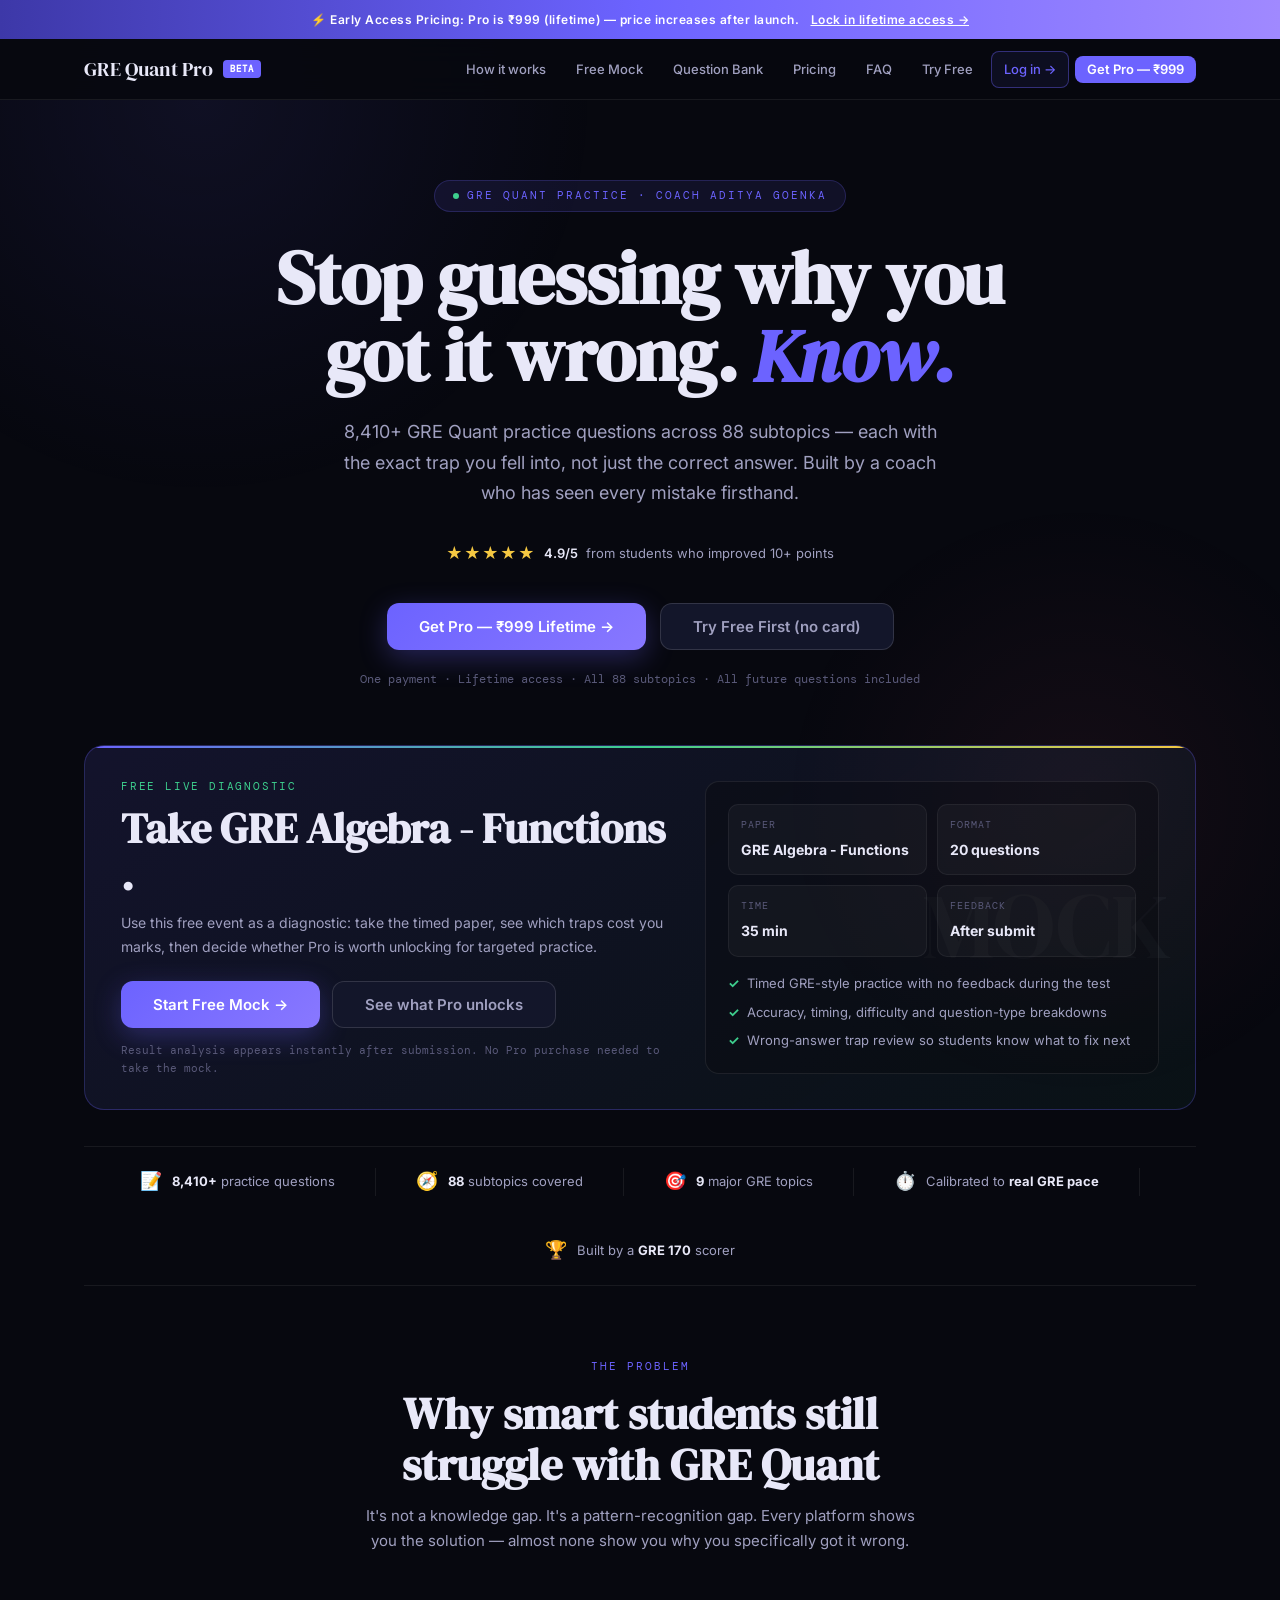
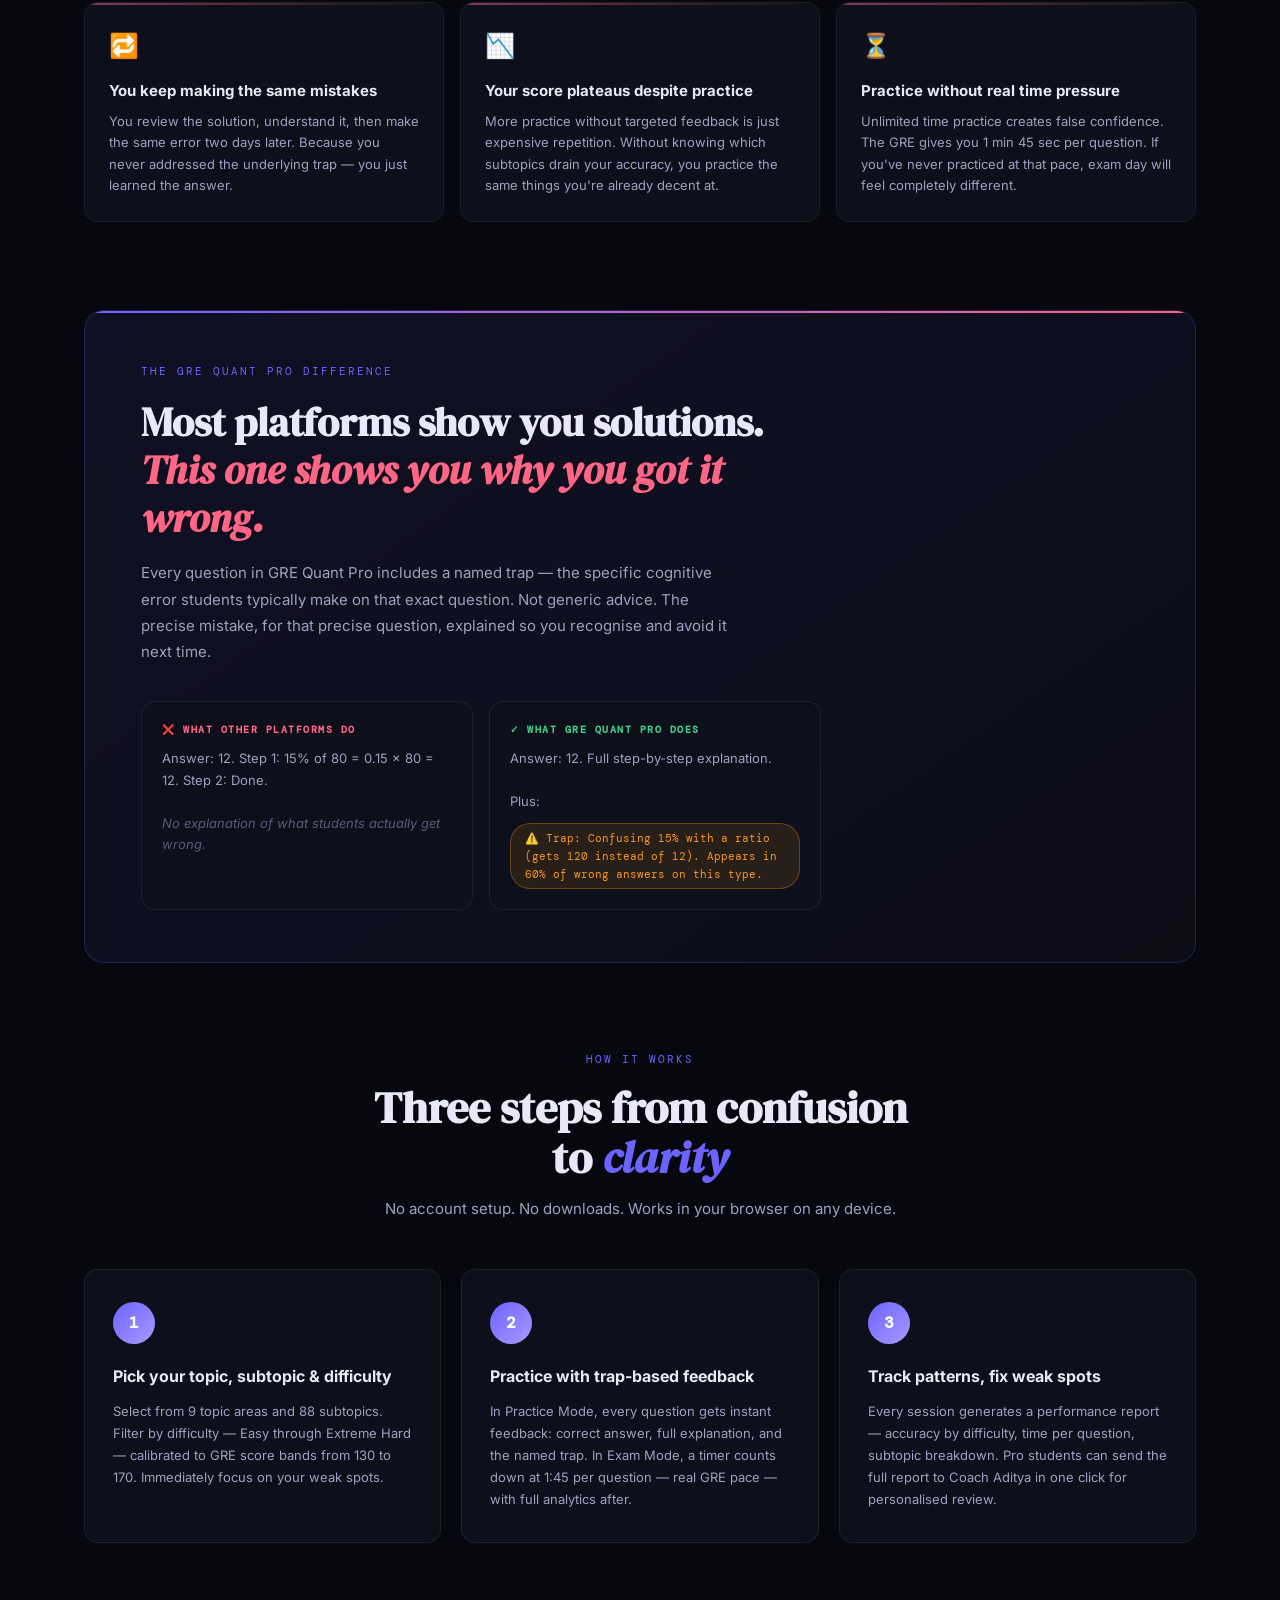
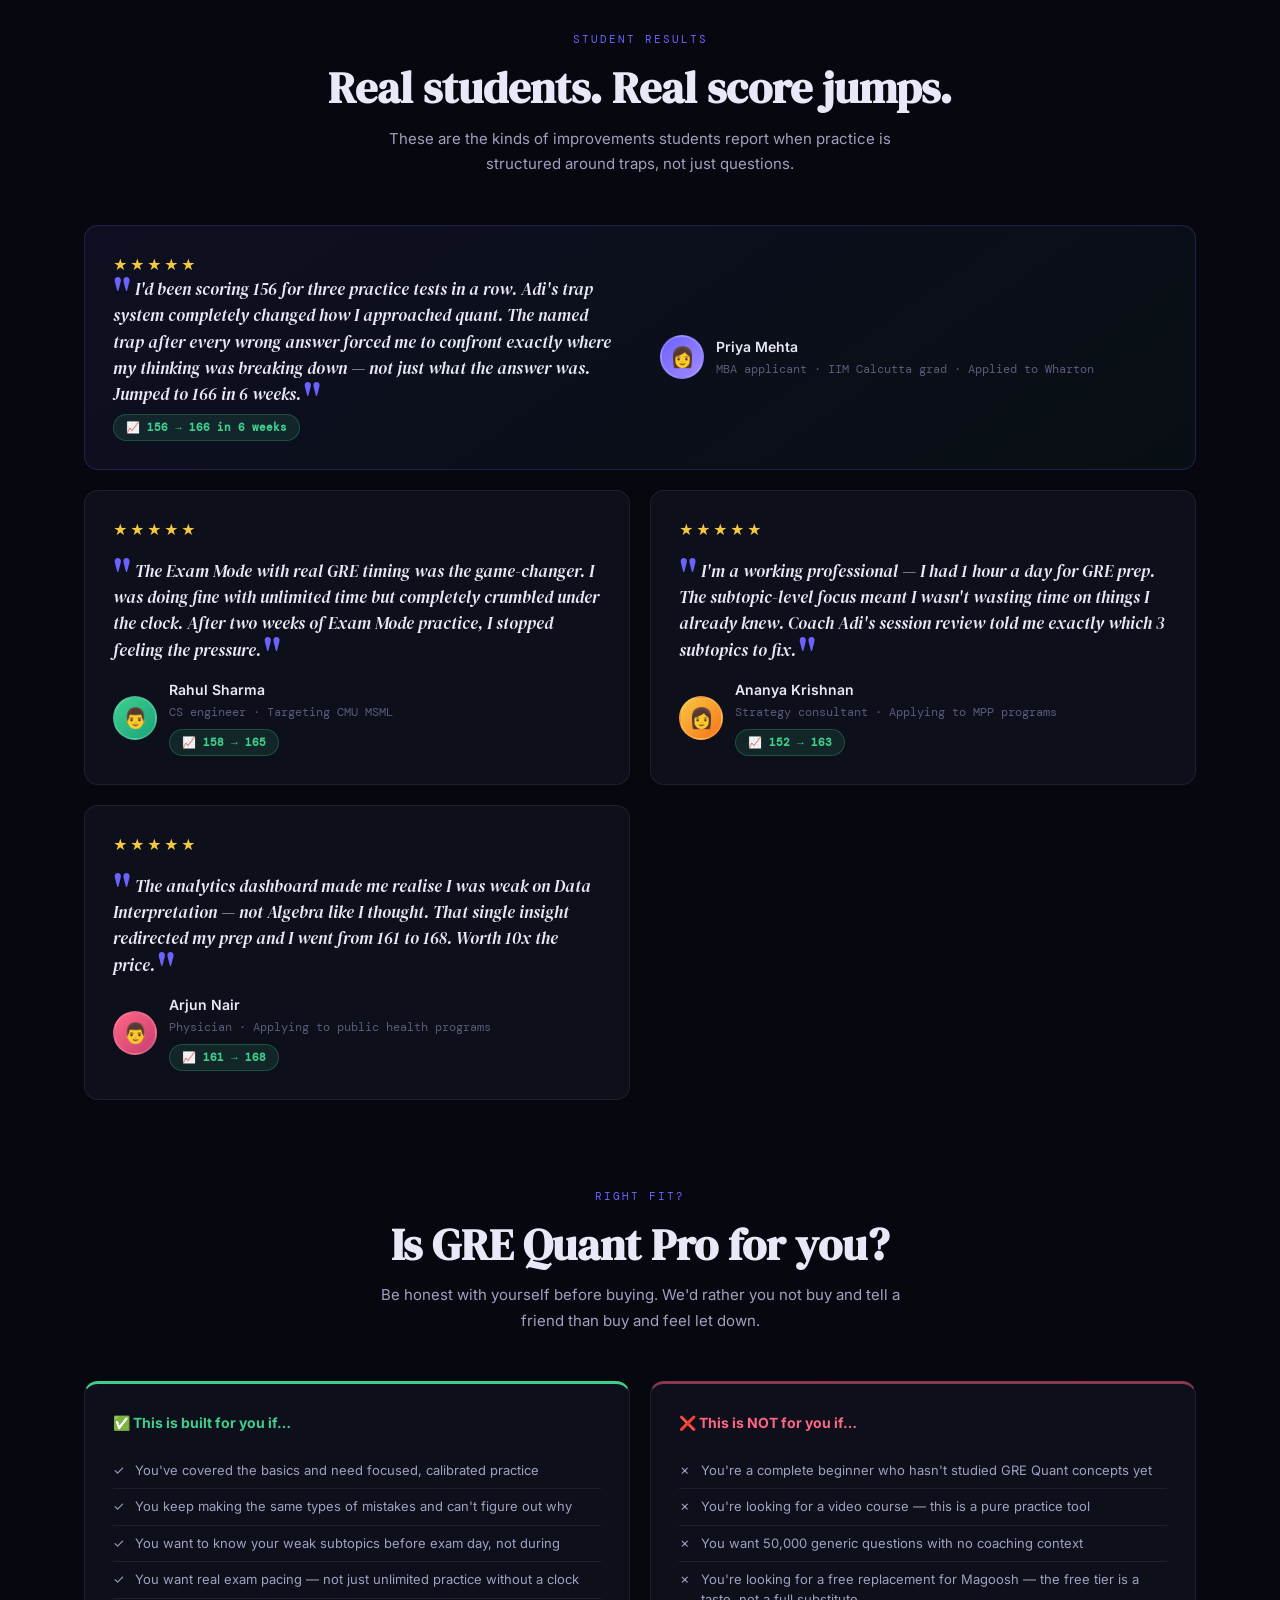
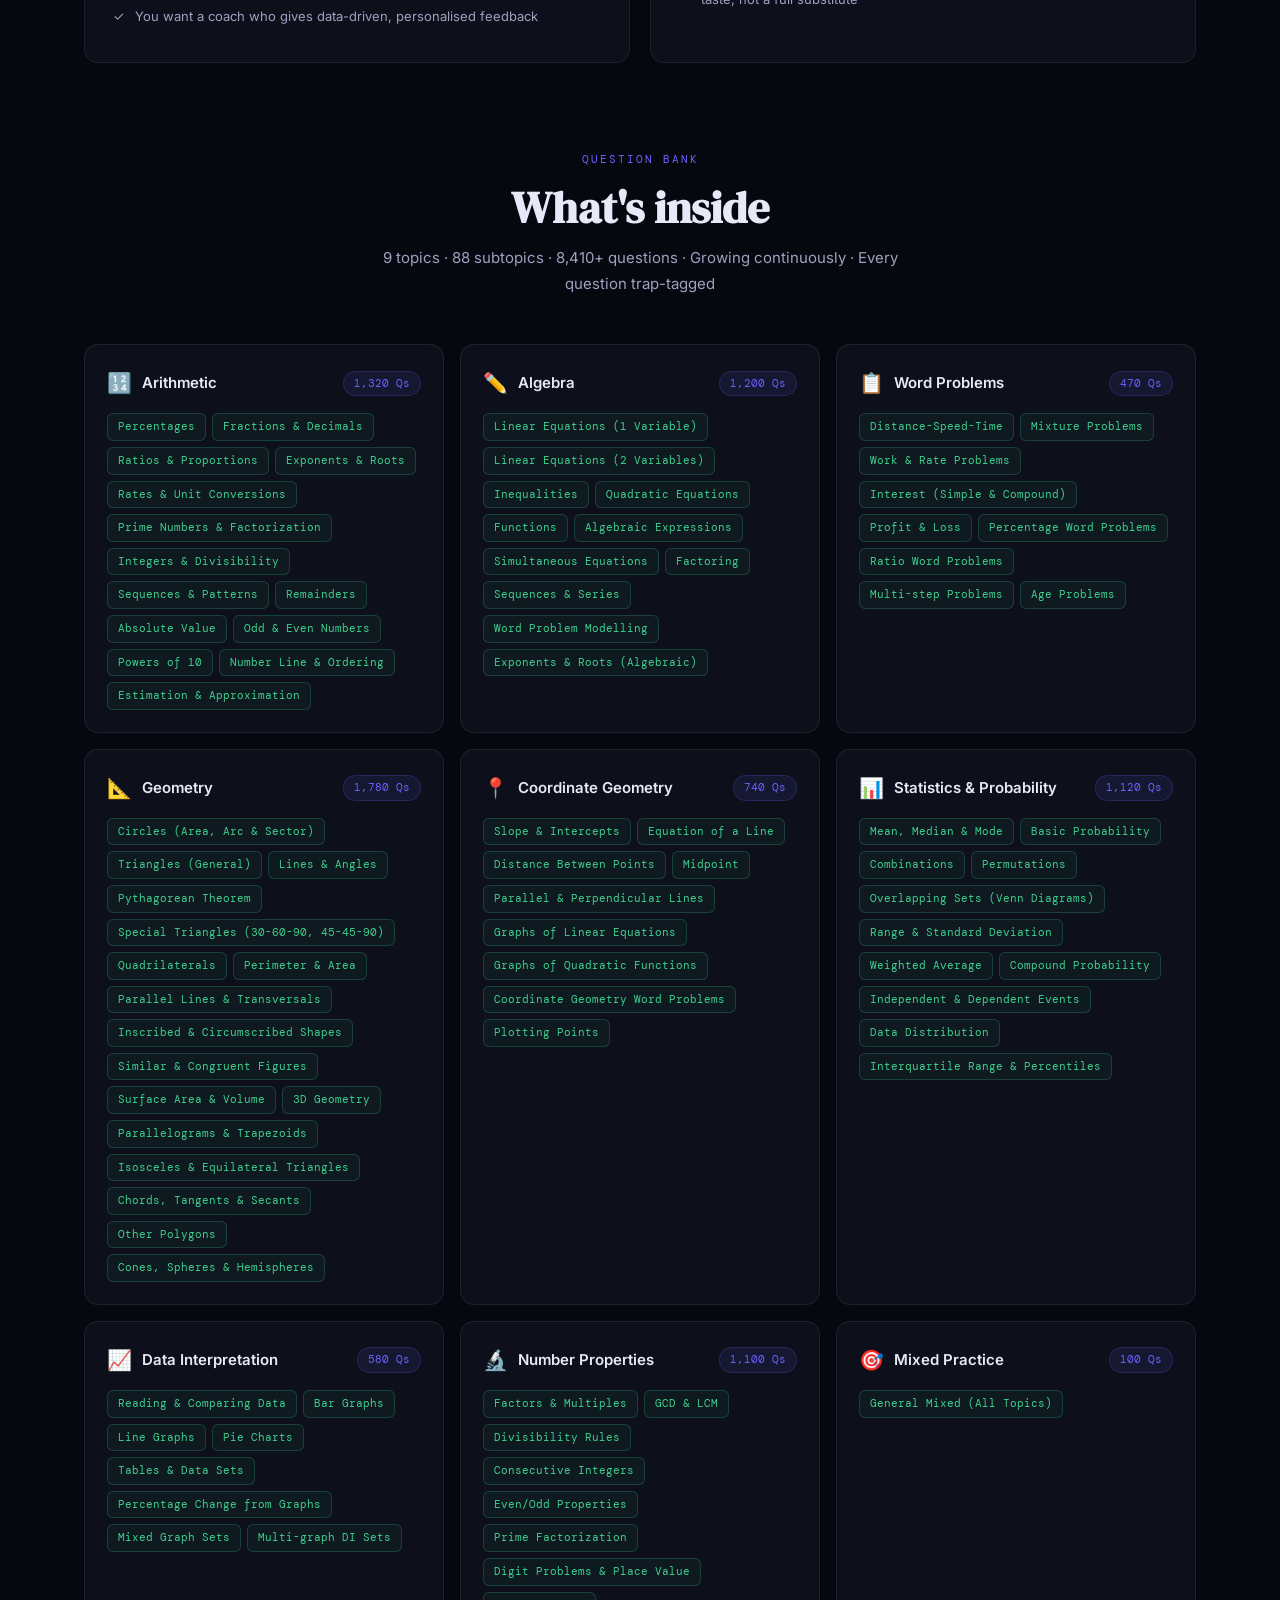
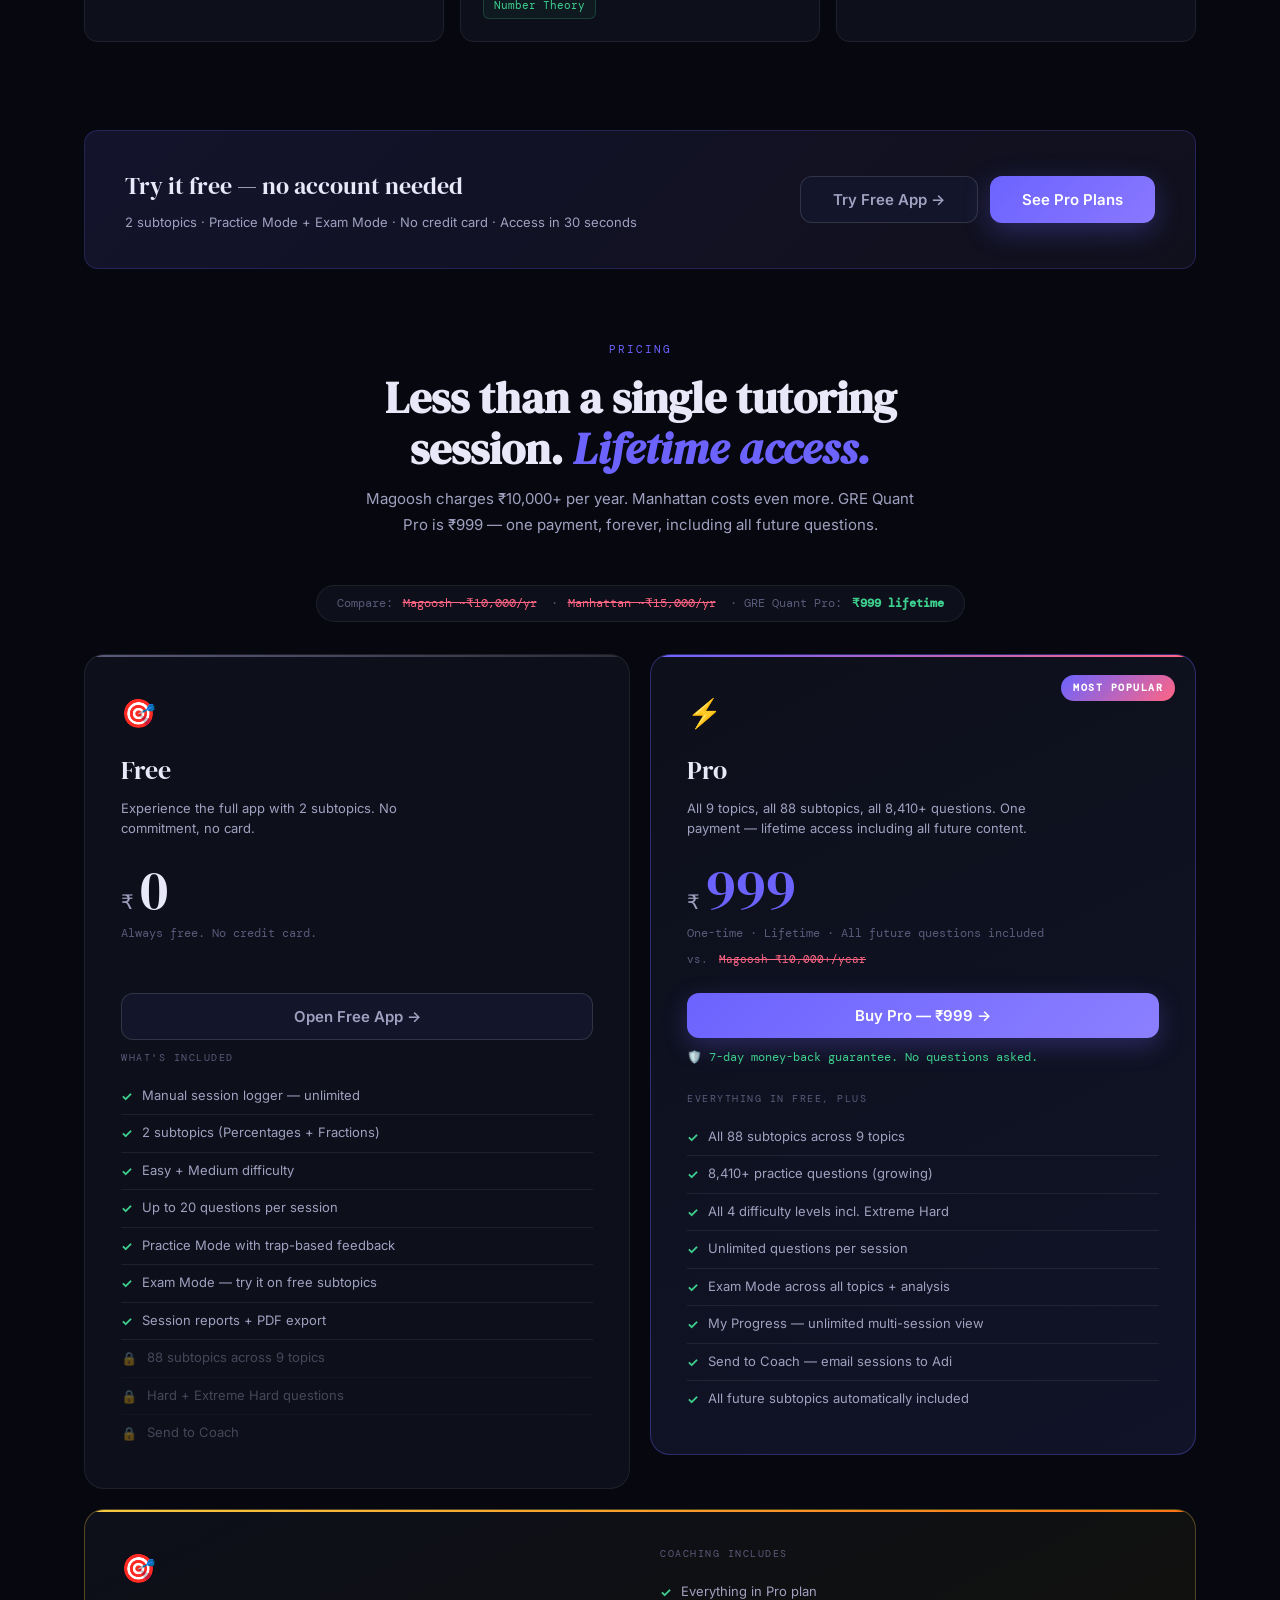
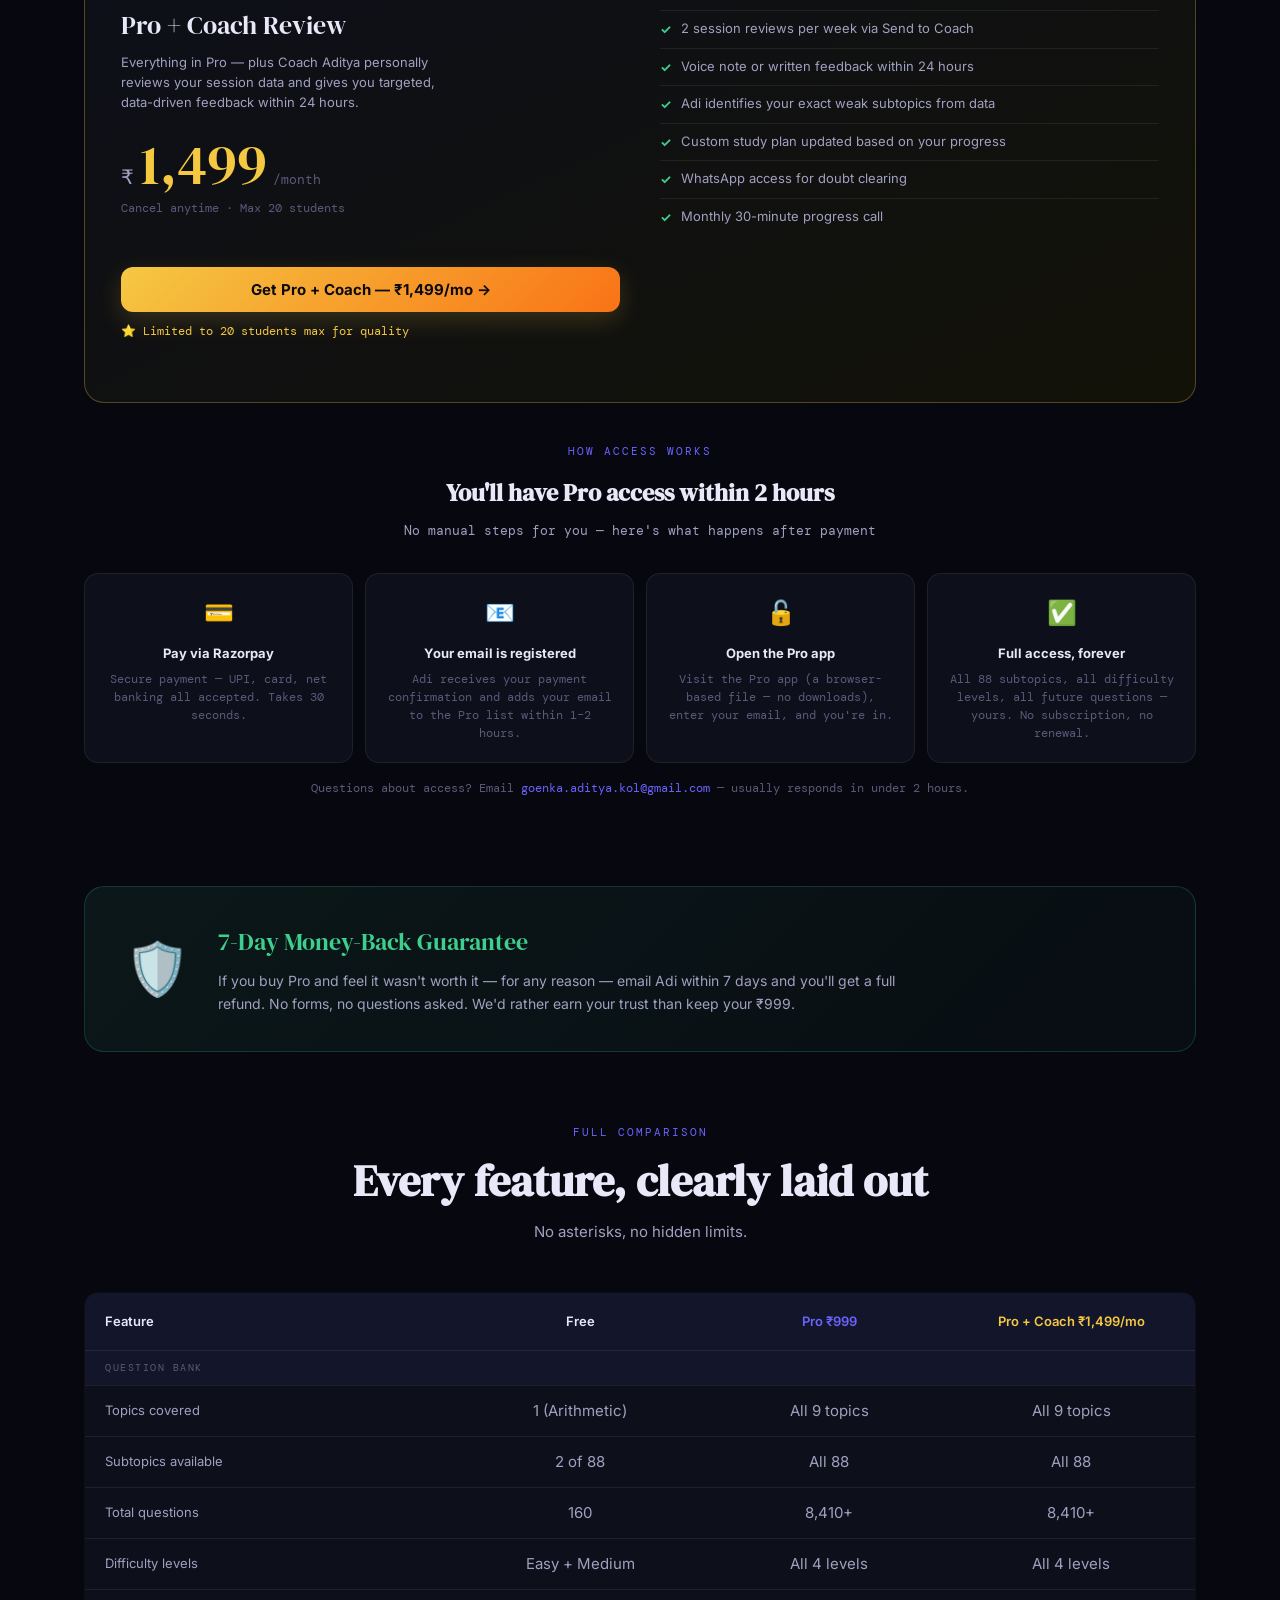
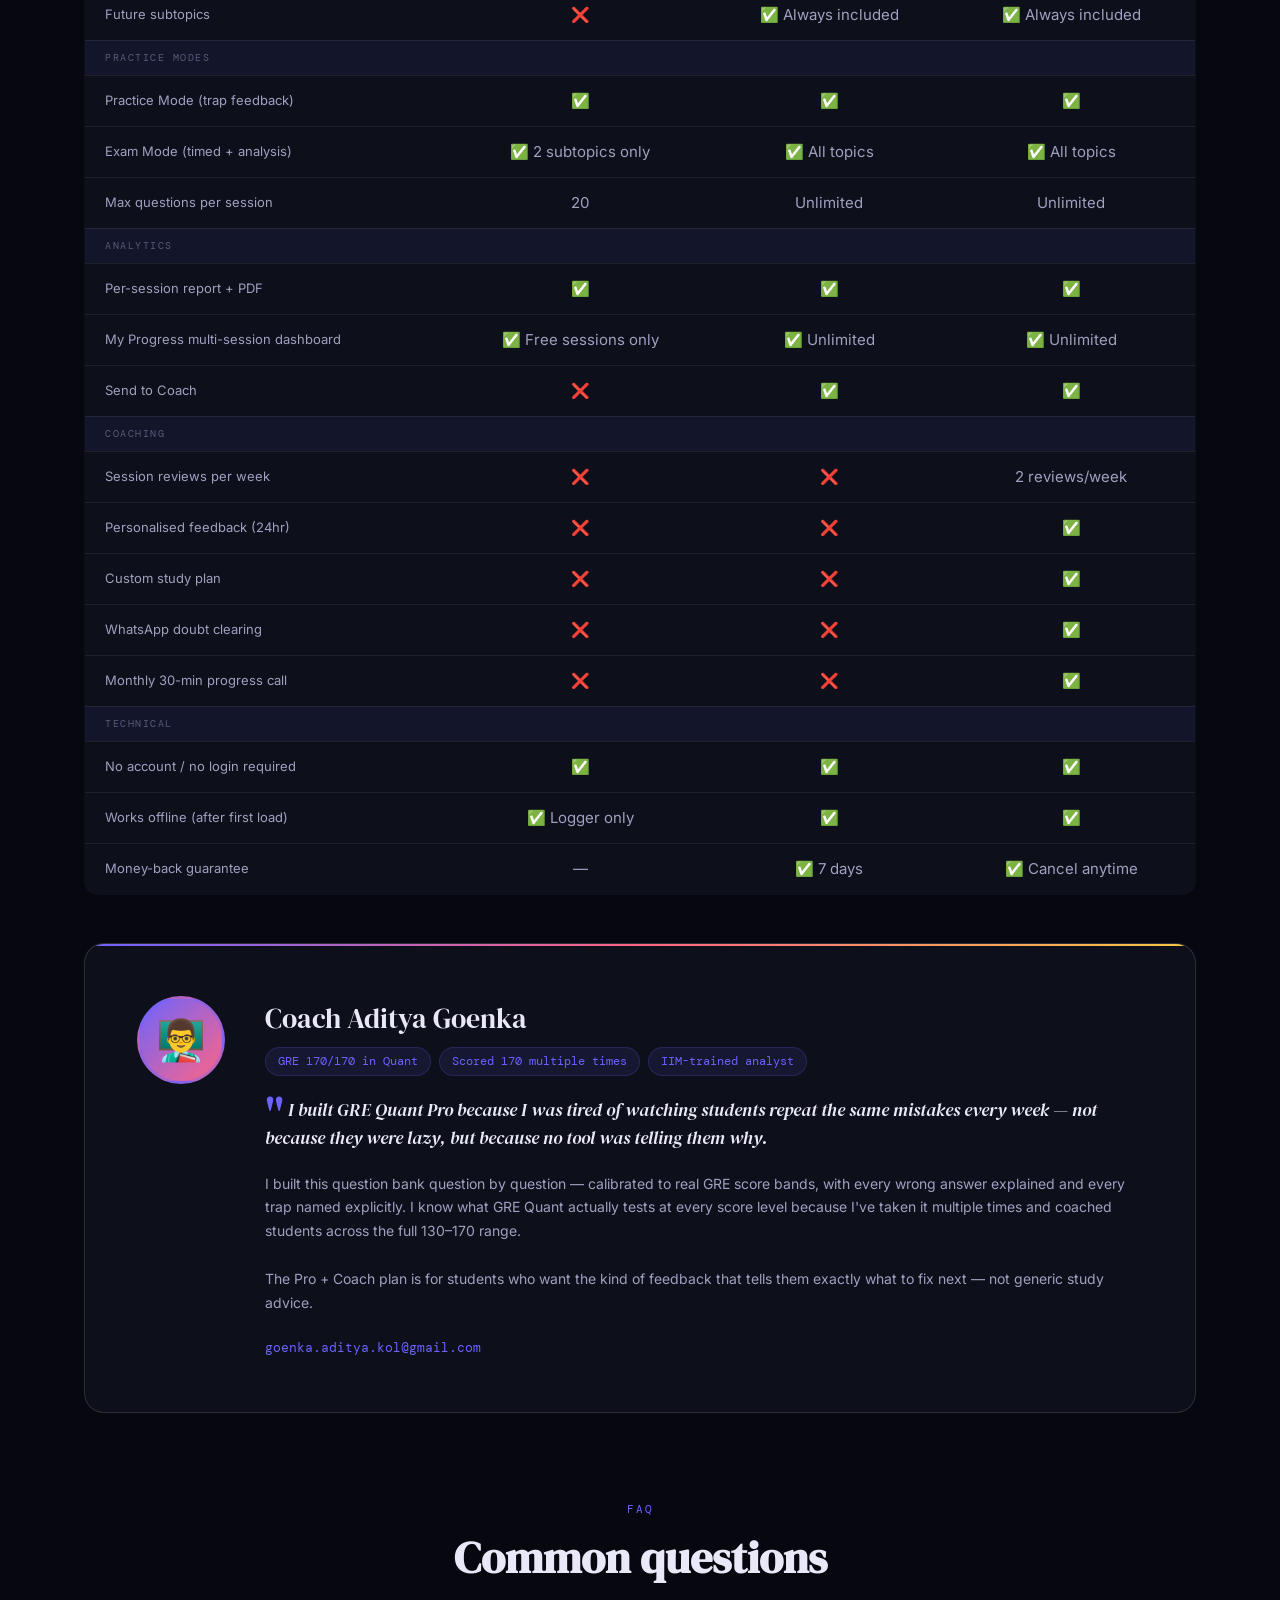
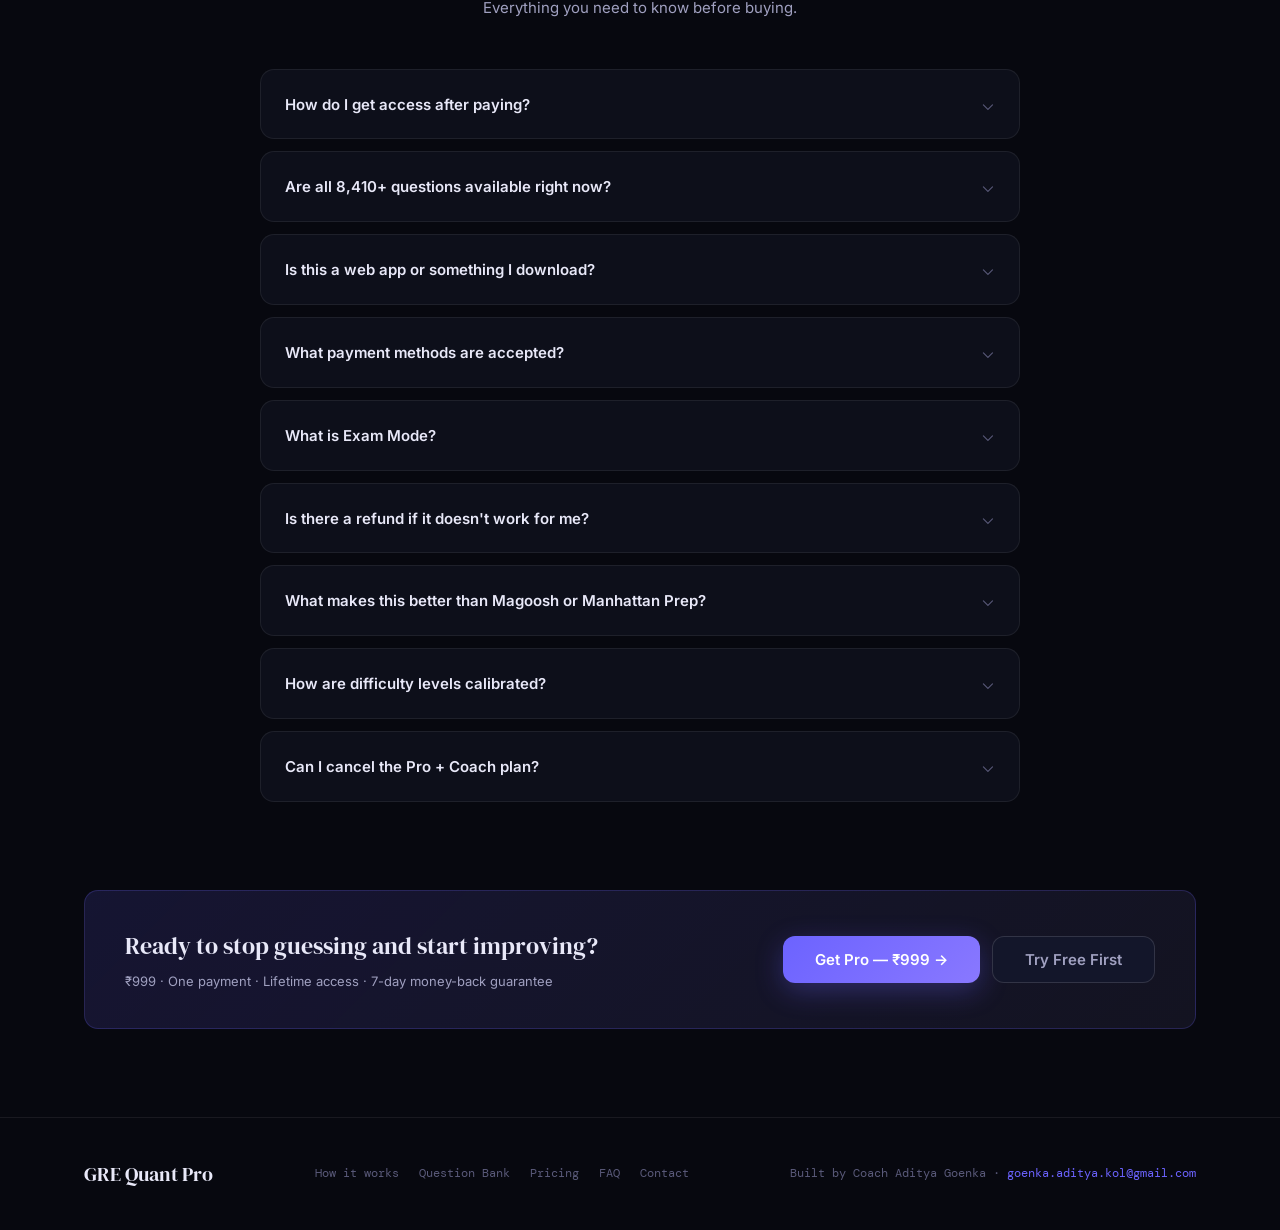
==== commit 8e15744c: "Update index.html" ====
--- a/index.html
+++ b/index.html
@@ -392,7 +392,7 @@
 <section class="event-doorway fade-in" id="mock">
   <div class="event-doorway-content">
     <div class="event-doorway-kicker">Free live diagnostic</div>
-    <h2 id="mockTitle">Take the free GRE Quant mock before you buy.</h2>
+    <h2 id="mockTitle">Take the free GRE Quant mock .</h2>
     <p id="mockDescription">Use the mock as a diagnostic: take a timed paper, see the traps that cost you marks, and use that pain map to decide whether Pro is worth it.</p>
     <div class="event-doorway-actions">
       <a href="events/mock_test.html" class="btn btn-primary" id="mockStartLink">Start Free Mock →</a>
@@ -1050,7 +1050,7 @@
     const name=document.getElementById("mockEventName");
     const format=document.getElementById("mockEventFormat");
     const time=document.getElementById("mockEventTime");
-    if(title)title.textContent=`Take ${config.event_name || "the free GRE Quant mock"} before you buy.`;
+    if(title)title.textContent=`Take ${config.event_name || "the free GRE Quant mock"} .`;
     if(description)description.textContent="Use this free event as a diagnostic: take the timed paper, see which traps cost you marks, then decide whether Pro is worth unlocking for targeted practice.";
     if(name)name.textContent=config.event_name || "GRE Quant Pro Mock";
     if(format)format.textContent=`${count} question${count===1?"":"s"}`;
